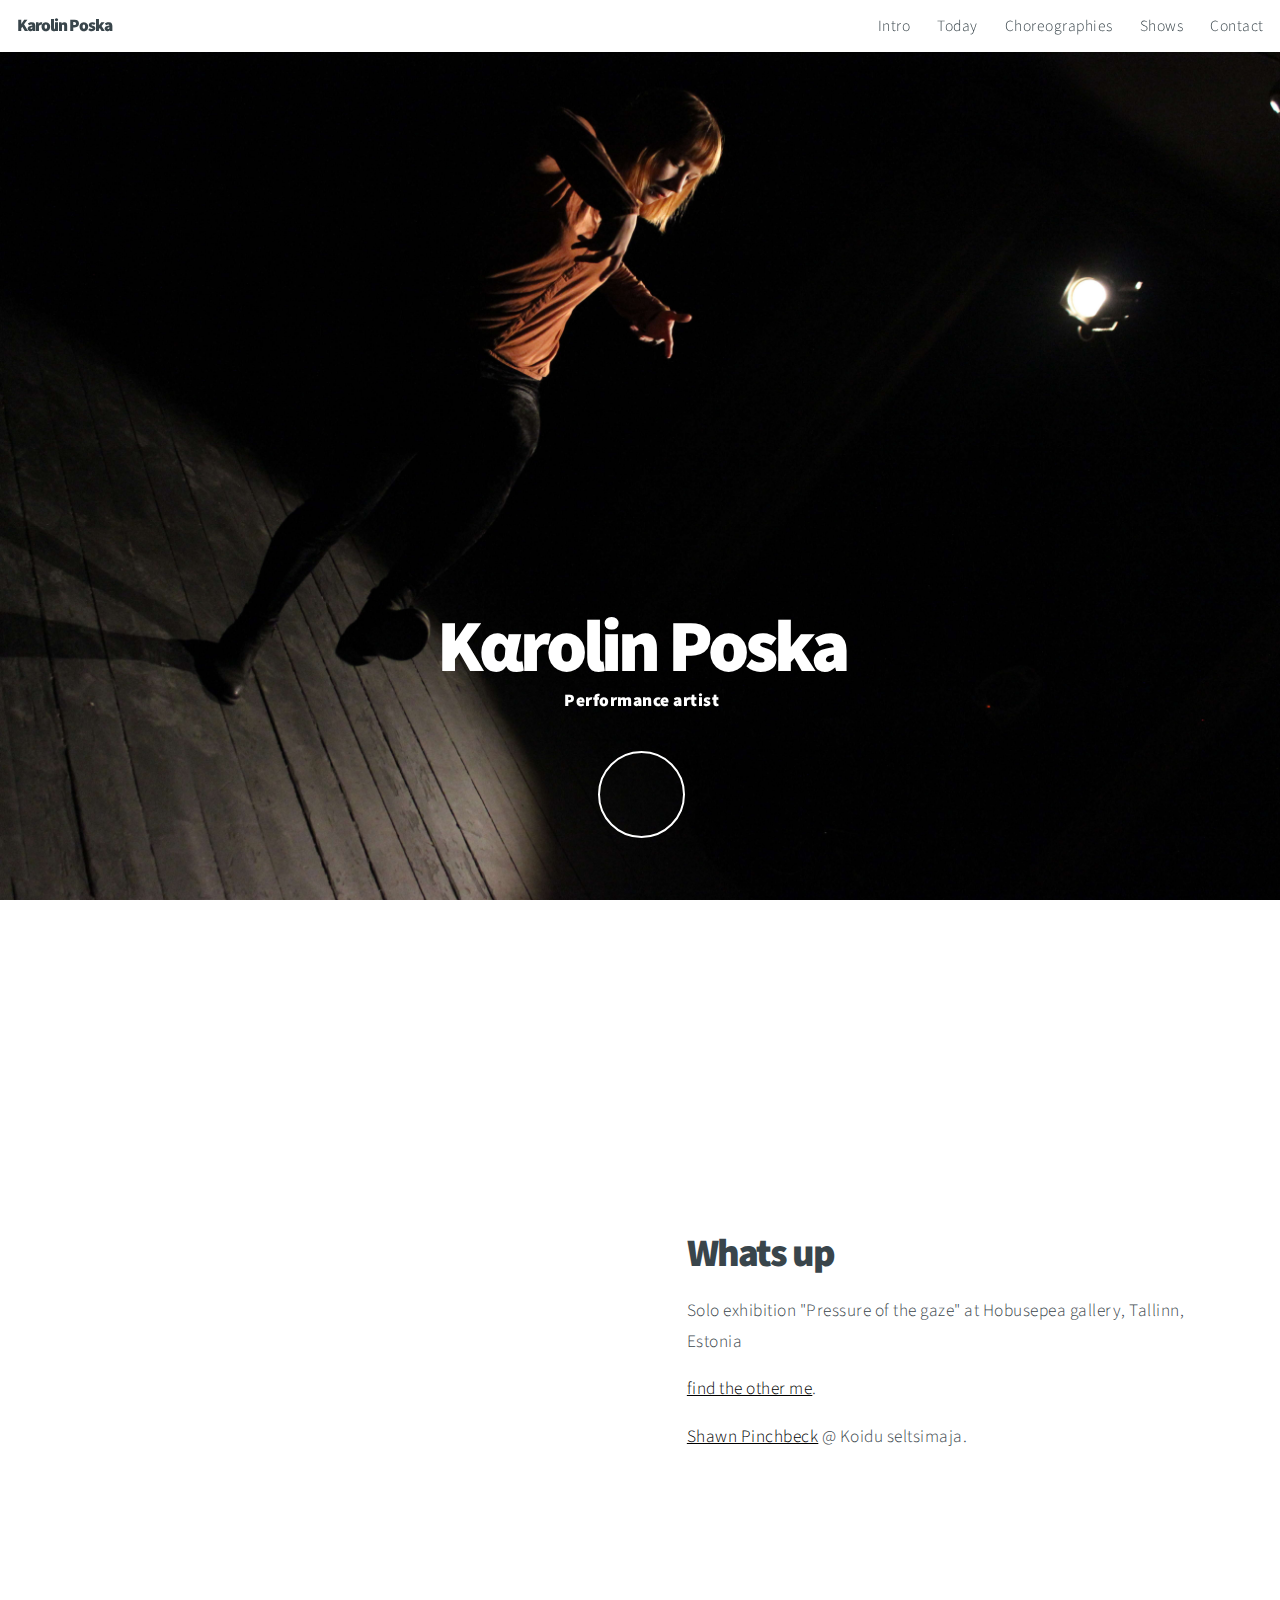
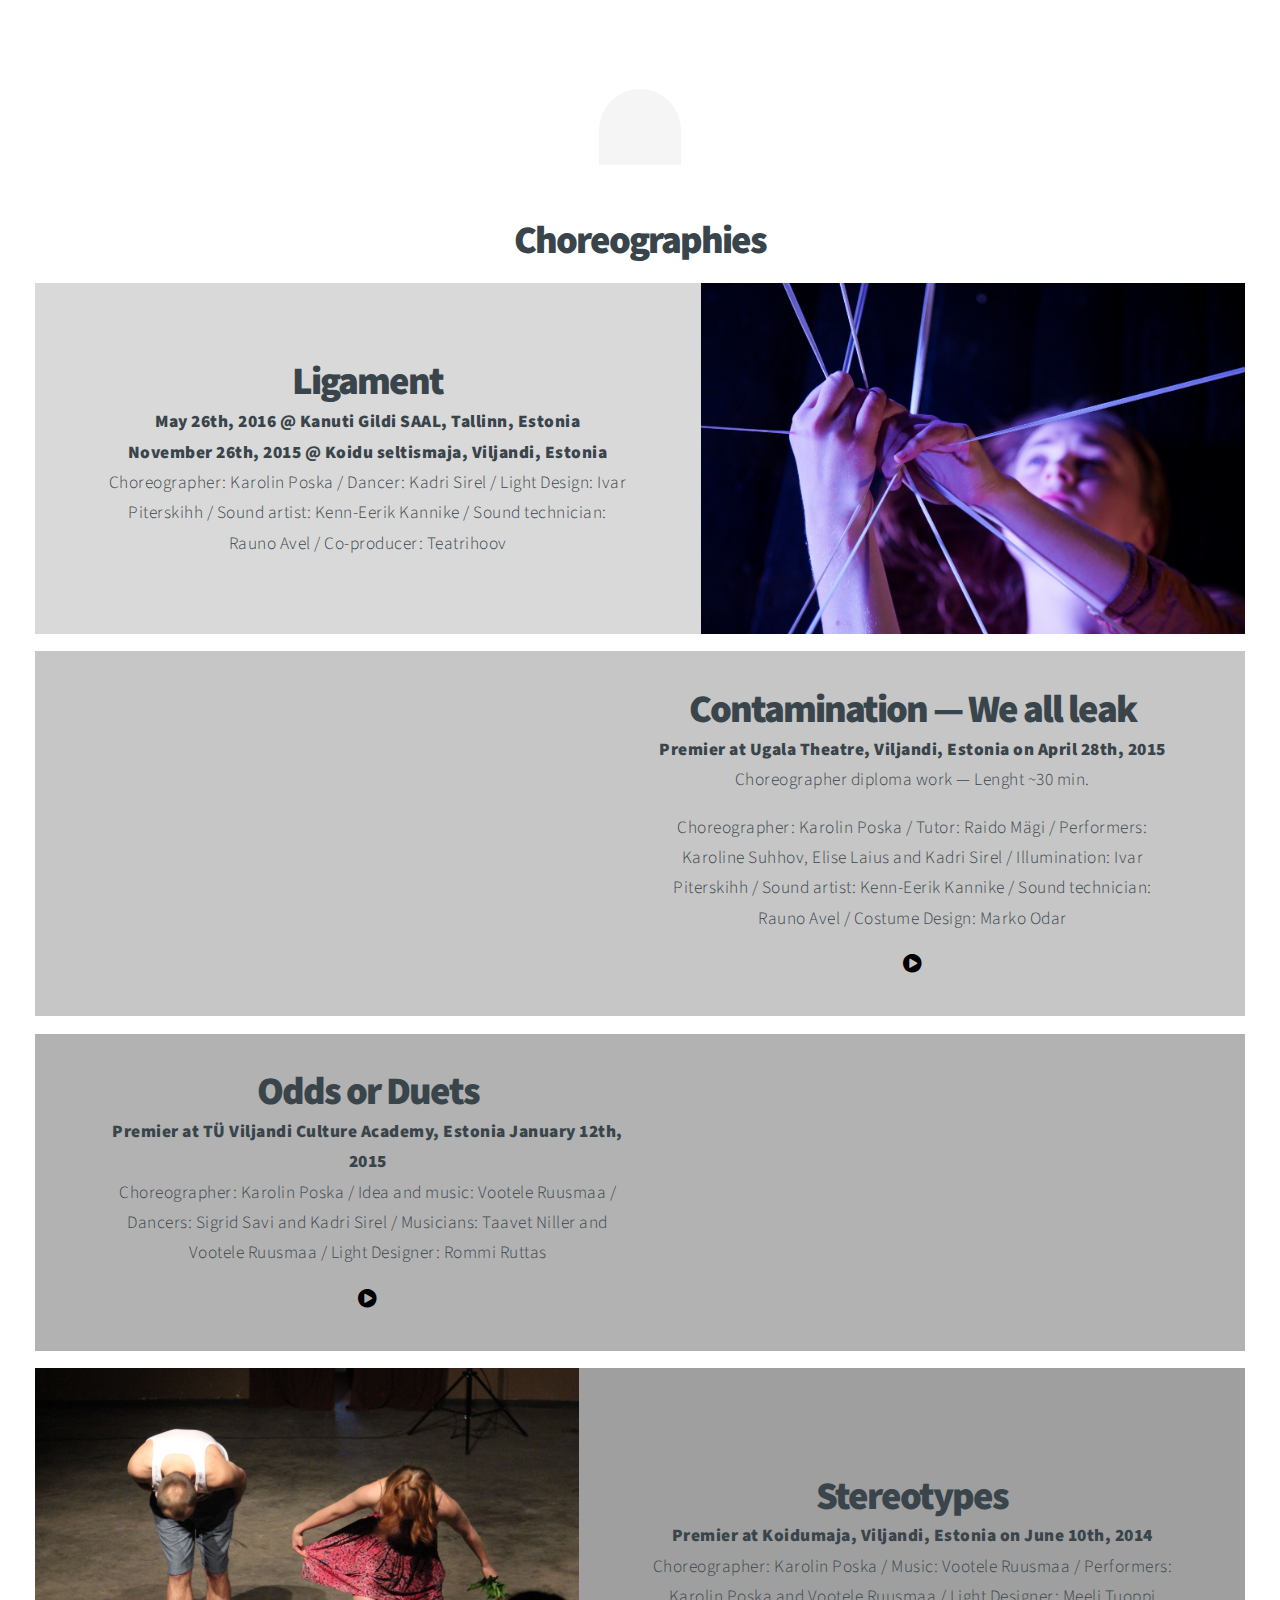
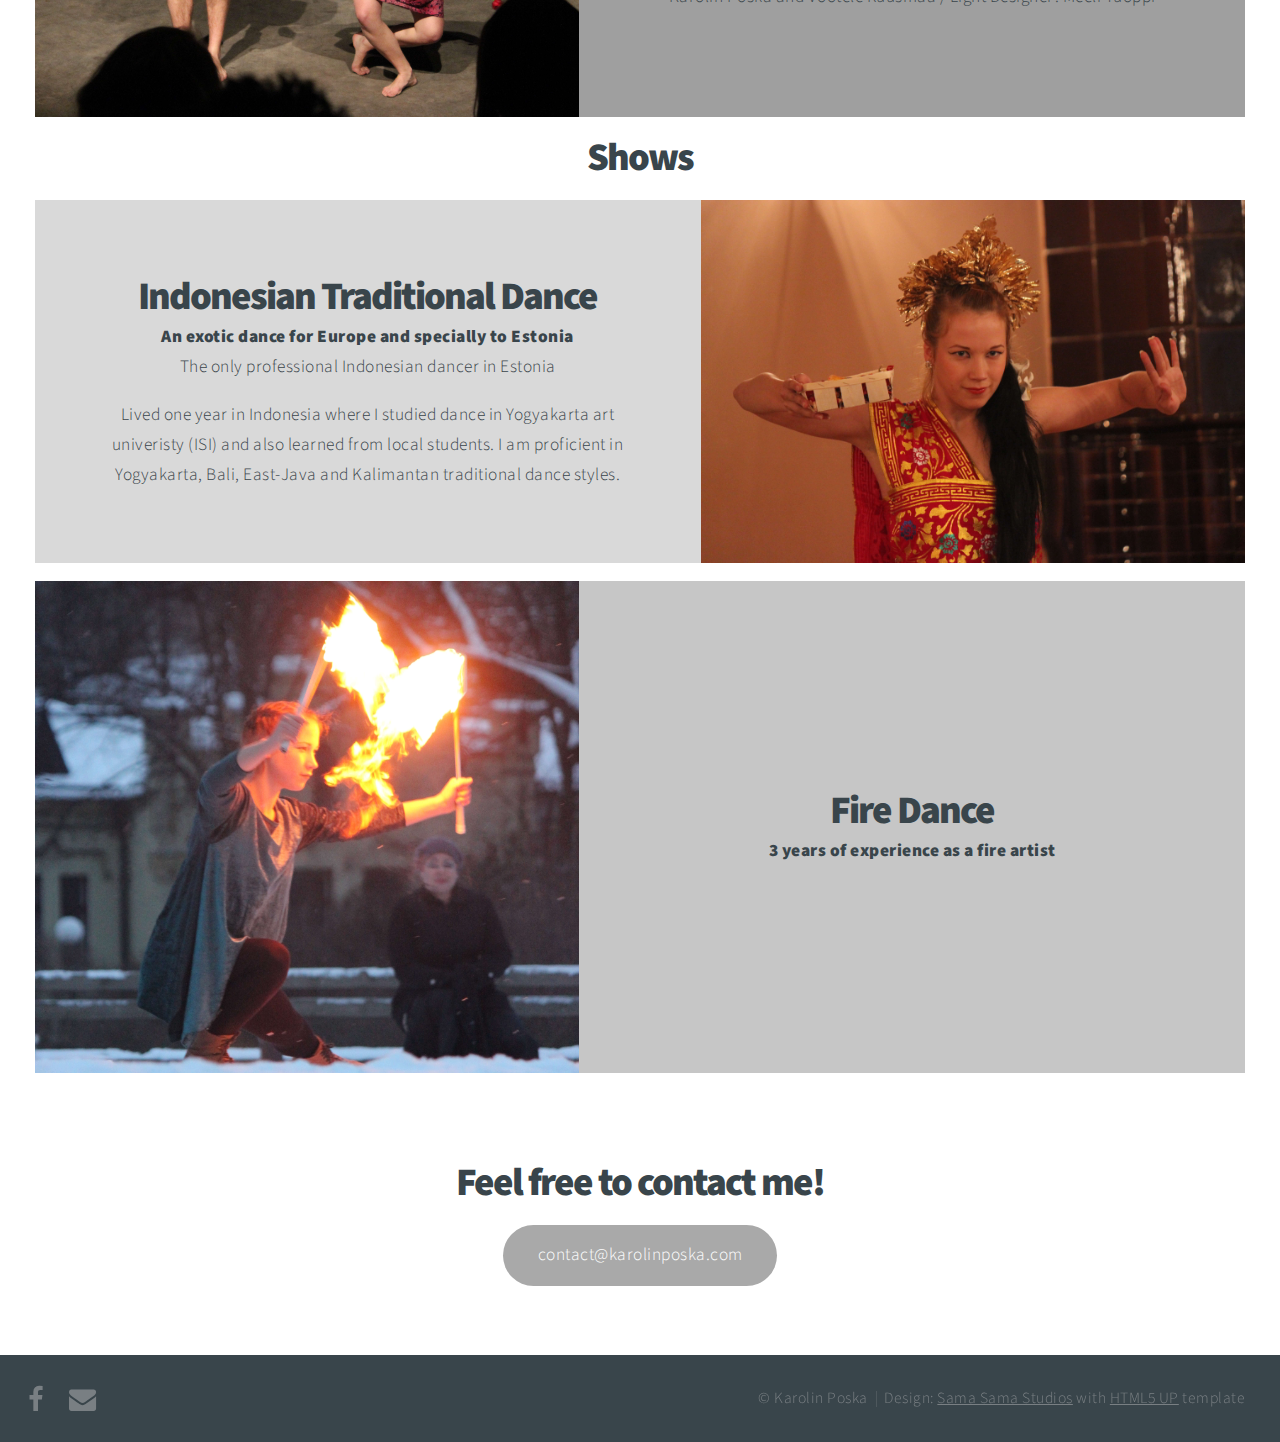
==== index.html @ 689b978c "Update index.html" ====
<!DOCTYPE HTML>
<!--
	Big Picture by HTML5 UP
	html5up.net | @n33co
	Free for personal and commercial use under the CCA 3.0 license (html5up.net/license)
-->
<html>
	<head>
		<title>Karolin Poska</title>
		<meta charset="utf-8" />
		<meta name="viewport" content="width=device-width, initial-scale=1" />
		<!--[if lte IE 8]><script src="assets/js/ie/html5shiv.js"></script><![endif]-->
		<link rel="stylesheet" href="assets/css/main.css" />
		<!--[if lte IE 8]><link rel="stylesheet" href="assets/css/ie8.css" /><![endif]-->
		<!--[if lte IE 9]><link rel="stylesheet" href="assets/css/ie9.css" /><![endif]-->
        <script type="text/javascript">
        setTimeout(function(){var a=document.createElement("script");
        var b=document.getElementsByTagName("script")[0];
        a.src=document.location.protocol+"//script.crazyegg.com/pages/scripts/0037/5504.js?"+Math.floor(new Date().getTime()/3600000);
        a.async=true;a.type="text/javascript";b.parentNode.insertBefore(a,b)}, 1);
        </script>
	</head>
	<body>

		<!-- Header -->
			<header id="header">

				<!-- Logo -->
					<h1 id="logo">Karolin Poska</h1>

				<!-- Nav -->
					<nav id="nav">
						<ul>
							<li><a href="#intro">Intro</a></li>
							<li><a href="#now">Today</a></li>
                            <li><a href="#choreographies">Choreographies</a></li>
							<li><a href="#shows">Shows</a></li>
							<li><a href="#contact">Contact</a></li>
						</ul>
					</nav>

			</header>

		<!-- Intro -->
			<section id="intro" class="main style1 dark fullscreen">
				<div class="content container 75%">
					<header>
						<h2>Kαrolin Poska</h2>
                        <h3>Performance artist</h3>
					</header>
					<footer>
						<a href="#now" class="button style2 down">More</a>
					</footer>
				</div>
			</section>
        
            <div class="separator"></div>

		<!-- Now -->
			<section id="now" class="main style2 right dark fullscreen">
				<div class="content box style2">
					<header>
						<h2>Whats up</h2>
					</header>

                    <p>Solo exhibition "Pressure of the gaze" at Hobusepea gallery, Tallinn, Estonia</p>
                    <p> <a href="https://vimeo.com/164816291">find the other me</a>.</p>
                    <p> <a href="http://www.spinchbeck.com">Shawn Pinchbeck</a> @ Koidu seltsimaja.</p>
				</div>
				<a href="#work" class="button style2 down anchored">Next</a>
			</section>
		<!-- Work -->        
            <section id="work" class="main style3 primary">
<!--
                <header>
                    <h2>My Work</h2>
                </header>
-->
                <section id="choreographies">
                    <header>
                        <h2>Choreographies</h2>
                    </header>
                    <section class="spotlight">
                        <div class="image"><img src="images/performance_ligament.jpg" alt="" /></div><div class="content">
                            <h2>Ligament</h2>
                            <h3>May 26th, 2016 @ Kanuti Gildi SAAL, Tallinn, Estonia</h3>
                            <h3>November 26th, 2015 @ Koidu seltismaja, Viljandi, Estonia</h3>
                            <p>Choreographer: Karolin Poska / Dancer: Kadri Sirel / Light Design: Ivar Piterskihh / Sound artist: Kenn-Eerik Kannike / Sound technician: Rauno Avel / Co-producer: Teatrihoov</p>
                        </div>
                    </section>
                    <section class="spotlight">
                        <div class="image"><img src="images/performance_contamination.jpg" alt="" /></div><div class="content">
                            <h2>Contamination &mdash; We all leak</h2>
                            <h3>Premier at Ugala Theatre, Viljandi, Estonia on April 28th, 2015</h3>
                            <p>Choreographer diploma work &mdash; Lenght ~30 min.</p>
                            <p>Choreographer: Karolin Poska / Tutor: Raido Mägi / Performers: Karoline Suhhov, Elise Laius and Kadri Sirel / Illumination: Ivar Piterskihh / Sound artist: Kenn-Eerik Kannike / Sound technician: Rauno Avel / Costume Design: Marko Odar</p>
                            <a href="http://www.uttv.ee/naita?id=22110" class="button-play icon fa-play-circle"><span class="label">Watch</span></a>
                        </div>
                    </section>
                    <section class="spotlight">
                        <div class="image"><img src="images/performance_odds_or_duets.jpg" alt="" /></div><div class="content">
                            <h2>Odds or Duets</h2>
                            <h3>Premier at TÜ Viljandi Culture Academy, Estonia January 12th, 2015</h3>
                            <p>Choreographer: Karolin Poska / Idea and music: Vootele Ruusmaa / Dancers: Sigrid Savi and Kadri Sirel / Musicians: Taavet Niller and Vootele Ruusmaa / Light Designer: Rommi Ruttas</p>
                            <a href="http://www.uttv.ee/naita?id=21285" class="button-play icon fa-play-circle"><span class="label">Watch</span></a>
                        </div>
                    </section>
                    <section class="spotlight">
                        <div class="image"><img src="images/performance_stereotypes.jpg" alt="" /></div><div class="content">
                            <h2>Stereotypes</h2>
                            <h3>Premier at Koidumaja, Viljandi, Estonia on June 10th, 2014</h3>
                            <p>Choreographer: Karolin Poska / Music: Vootele Ruusmaa / Performers: Karolin Poska and Vootele Ruusmaa / Light Designer: Meeli Tuoppi</p>
                        </div>
                    </section>
                </section>

                <div class="separator"></div>
        
                <section id="shows">
                    <header>
                        <h2>Shows</h2>
                    </header>
                    <section class="spotlight">
                        <div class="image"><img src="images/show_indonesian.jpg" alt="" /></div><div class="content">
                            <h2>Indonesian Traditional Dance</h2>
                            <h3>An exotic dance for Europe and specially to Estonia</h3>
                            <p>The only professional Indonesian dancer in Estonia</p>
                            <p>Lived one year in Indonesia where I studied dance in Yogyakarta art univeristy (ISI) and also learned from local students. I am proficient in Yogyakarta, Bali, East-Java and Kalimantan traditional dance styles.</p>
                        </div>
                    </section>
                    <section class="spotlight">
                        <div class="image"><img src="images/show_fire.jpg" alt="" /></div><div class="content">                        
                            <h2>Fire Dance</h2>
                            <h3>3 years of experience as a fire artist</h3>
        
                        </div>
                    </section>
                </section>
                
                <div class="separator"></div>
                        
<!--
                <section id="residencies">
                    <header>
                        <h2>Residencies</h2>
                    </header>
                    <section class="spotlight">
                        <div class="image"><img src="images/show_indonesian.jpg" alt="" /></div><div class="content">
                            <h2>Palestine</h2>
                            <h3>February 7th, 2016 – May 5th, 2016</h3>
                            <p>The only professional Indonesian dancer in Estonia</p>
                            <p>Lived one year in Indonesia where I studied dance in Yogyakarta art univeristy (ISI) and also learned from local students. I am proficient in Yogyakarta, Bali, East-Java and Kalimantan traditional dance styles.</p>
                        </div>
                    </section>
                    <section class="spotlight">
                        <div class="image"><img src="images/show_fire.jpg" alt="" /></div><div class="content">                        
                            <h2>Viljandi</h2>
                            <h3>3 years of experience as a fire artist</h3>
                            <p>Been training in Kelfiruis Fire Dance Crew with Margarita Kristall as my teacher. I dance with fire pois, torches and other fire objects.</p>
                        </div>
                    </section>
                    <section class="spotlight">
                        <div class="image"><img src="images/show_fire.jpg" alt="" /></div><div class="content">                        
                            <h2>Indonesia</h2>
                            <h3>3 years of experience as a fire artist</h3>
                            <p>Lived one year in Indonesia where I studied dance in Yogyakarta art univeristy (ISI) and also learned from local students. I am proficient in Yogyakarta, Bali, East-Java and Kalimantan traditional dance styles.</p>
                        </div>
                    </section>
                </section>
-->
                
            </section>
        
        <!-- Two -->
<!--
			<section id="two" class="main style2 left dark fullscreen">
				<div class="content box style2">
					<header>
						<h2>Who I Am</h2>
					</header>
					<p>Lorem ipsum dolor sit amet et sapien sed elementum egestas dolore condimentum.
					Fusce blandit ultrices sapien, in accumsan orci rhoncus eu. Sed sodales venenatis arcu,
					id varius justo euismod in. Curabitur egestas consectetur magna.</p>
				</div>
				<a href="#contact" class="button style2 down anchored">Next</a>
			</section>
-->

        

		<!-- Contact -->
			<section id="contact" class="main style3 primary">				
                <header>
                    <h2>Feel free to contact me!</h2>
                </header>			
                <a href="mailto:contact@karolinposka.com"><input type="submit" value="contact@karolinposka.com" /></a>
			</section>

            <div class="separator"></div>
            <div class="separator"></div>
            <div class="separator"></div>

		<!-- Footer -->
			<footer id="footer">

				<!-- Icons -->
					<ul class="actions">
						<li><a href="https://www.facebook.com/karolin.poska" class="icon fa-facebook"><span class="label">Facebook</span></a></li>
                        <li><a href="mailto:contact@karolinposka.com" class="icon fa-envelope"><span class="label">Email</span></a></li>
					</ul>

				<!-- Menu -->
					<ul class="menu">
						<li>&copy; Karolin Poska</li><li>Design: <a href="http://samasama-studios.com">Sama Sama Studios</a> with <a href="http://html5up.net">HTML5 UP</a> template</li>
					</ul>

			</footer>

		<!-- Scripts -->
			<script src="assets/js/jquery.min.js"></script>
			<script src="assets/js/jquery.poptrox.min.js"></script>
			<script src="assets/js/jquery.scrolly.min.js"></script>
			<script src="assets/js/jquery.scrollex.min.js"></script>
			<script src="assets/js/skel.min.js"></script>
			<script src="assets/js/util.js"></script>
			<!--[if lte IE 8]><script src="assets/js/ie/respond.min.js"></script><![endif]-->
			<script src="assets/js/main.js"></script>

	</body>
</html>
---- assets/css/main.css ----
@import url("http://fonts.googleapis.com/css?family=Source+Sans+Pro:300,900");
@import url("font-awesome.min.css");



.separator {
    padding-top: 1em;
    background-color: white;
}

/*
	Big Picture by HTML5 UP
	html5up.net | @n33co
	Free for personal and commercial use under the CCA 3.0 license (html5up.net/license)
*/

/* Reset */

	html, body, div, span, applet, object, iframe, h1, h2, h3, h4, h5, h6, p, blockquote, pre, a, abbr, acronym, address, big, cite, code, del, dfn, em, img, ins, kbd, q, s, samp, small, strike, strong, sub, sup, tt, var, b, u, i, center, dl, dt, dd, ol, ul, li, fieldset, form, label, legend, table, caption, tbody, tfoot, thead, tr, th, td, article, aside, canvas, details, embed, figure, figcaption, footer, header, hgroup, menu, nav, output, ruby, section, summary, time, mark, audio, video {
		margin: 0;
		padding: 0;
		border: 0;
		font-size: 100%;
		font: inherit;
		vertical-align: baseline;
	}

	article, aside, details, figcaption, figure, footer, header, hgroup, menu, nav, section {
		display: block;
	}

	body {
		line-height: 1;
	}

	ol, ul {
		list-style: none;
	}

	blockquote, q {
		quotes: none;
	}

	blockquote:before, blockquote:after, q:before, q:after {
		content: '';
		content: none;
	}

	table {
		border-collapse: collapse;
		border-spacing: 0;
	}

	body {
		-webkit-text-size-adjust: none;
	}

/* Box Model */

	*, *:before, *:after {
		-moz-box-sizing: border-box;
		-webkit-box-sizing: border-box;
		box-sizing: border-box;
	}

/* Containers */

	.container {
		margin-left: auto;
		margin-right: auto;
	}

	.container.\31 25\25 {
		width: 100%;
		max-width: 1800px;
		min-width: 1440px;
	}

	.container.\37 5\25 {
		width: 1080px;
	}

	.container.\35 0\25 {
		width: 720px;
	}

	.container.\32 5\25 {
		width: 360px;
	}

	.container {
		width: 1440px;
	}

	@media screen and (max-width: 1920px) {

		.container.\31 25\25 {
			width: 100%;
			max-width: 1700px;
			min-width: 1360px;
		}

		.container.\37 5\25 {
			width: 1020px;
		}

		.container.\35 0\25 {
			width: 680px;
		}

		.container.\32 5\25 {
			width: 340px;
		}

		.container {
			width: 1360px;
		}

	}

	@media screen and (max-width: 1680px) {

		.container.\31 25\25 {
			width: 100%;
			max-width: 1500px;
			min-width: 1200px;
		}

		.container.\37 5\25 {
			width: 900px;
		}

		.container.\35 0\25 {
			width: 600px;
		}

		.container.\32 5\25 {
			width: 300px;
		}

		.container {
			width: 1200px;
		}

	}

	@media screen and (max-width: 1280px) {

		.container.\31 25\25 {
			width: 100%;
			max-width: 1200px;
			min-width: 960px;
		}

		.container.\37 5\25 {
			width: 720px;
		}

		.container.\35 0\25 {
			width: 480px;
		}

		.container.\32 5\25 {
			width: 240px;
		}

		.container {
			width: 960px;
		}

	}

	@media screen and (max-width: 1000px) {

		.container.\31 25\25 {
			width: 100%;
			max-width: 118.75%;
			min-width: 95%;
		}

		.container.\37 5\25 {
			width: 71.25%;
		}

		.container.\35 0\25 {
			width: 47.5%;
		}

		.container.\32 5\25 {
			width: 23.75%;
		}

		.container {
			width: 95%;
		}

	}

	@media screen and (max-width: 736px) {

		.container.\31 25\25 {
			width: 100%;
			max-width: 118.75%;
			min-width: 95%;
		}

		.container.\37 5\25 {
			width: 71.25%;
		}

		.container.\35 0\25 {
			width: 47.5%;
		}

		.container.\32 5\25 {
			width: 23.75%;
		}

		.container {
			width: 95%;
		}

	}

	@media screen and (max-width: 480px) {

		.container.\31 25\25 {
			width: 100%;
			max-width: 118.75%;
			min-width: 95%;
		}

		.container.\37 5\25 {
			width: 71.25%;
		}

		.container.\35 0\25 {
			width: 47.5%;
		}

		.container.\32 5\25 {
			width: 23.75%;
		}

		.container {
			width: 95% !important;
		}

	}

/* Grid */

	.row {
		border-bottom: solid 1px transparent;
		-moz-box-sizing: border-box;
		-webkit-box-sizing: border-box;
		box-sizing: border-box;
	}

	.row > * {
		float: left;
		-moz-box-sizing: border-box;
		-webkit-box-sizing: border-box;
		box-sizing: border-box;
	}

	.row:after, .row:before {
		content: '';
		display: block;
		clear: both;
		height: 0;
	}

	.row.uniform > * > :first-child {
		margin-top: 0;
	}

	.row.uniform > * > :last-child {
		margin-bottom: 0;
	}

	.row.\30 \25 > * {
		padding: 0px 0 0 0px;
	}

	.row.\30 \25 {
		margin: 0px 0 -1px 0px;
	}

	.row.uniform.\30 \25 > * {
		padding: 0px 0 0 0px;
	}

	.row.uniform.\30 \25 {
		margin: 0px 0 -1px 0px;
	}

	.row > * {
		padding: 40px 0 0 40px;
	}

	.row {
		margin: -40px 0 -1px -40px;
	}

	.row.uniform > * {
		padding: 40px 0 0 40px;
	}

	.row.uniform {
		margin: -40px 0 -1px -40px;
	}

	.row.\32 00\25 > * {
		padding: 80px 0 0 80px;
	}

	.row.\32 00\25 {
		margin: -80px 0 -1px -80px;
	}

	.row.uniform.\32 00\25 > * {
		padding: 80px 0 0 80px;
	}

	.row.uniform.\32 00\25 {
		margin: -80px 0 -1px -80px;
	}

	.row.\31 50\25 > * {
		padding: 60px 0 0 60px;
	}

	.row.\31 50\25 {
		margin: -60px 0 -1px -60px;
	}

	.row.uniform.\31 50\25 > * {
		padding: 60px 0 0 60px;
	}

	.row.uniform.\31 50\25 {
		margin: -60px 0 -1px -60px;
	}

	.row.\35 0\25 > * {
		padding: 20px 0 0 20px;
	}

	.row.\35 0\25 {
		margin: -20px 0 -1px -20px;
	}

	.row.uniform.\35 0\25 > * {
		padding: 20px 0 0 20px;
	}

	.row.uniform.\35 0\25 {
		margin: -20px 0 -1px -20px;
	}

	.row.\32 5\25 > * {
		padding: 10px 0 0 10px;
	}

	.row.\32 5\25 {
		margin: -10px 0 -1px -10px;
	}

	.row.uniform.\32 5\25 > * {
		padding: 10px 0 0 10px;
	}

	.row.uniform.\32 5\25 {
		margin: -10px 0 -1px -10px;
	}

	.\31 2u, .\31 2u\24 {
		width: 100%;
		clear: none;
		margin-left: 0;
	}

	.\31 1u, .\31 1u\24 {
		width: 91.6666666667%;
		clear: none;
		margin-left: 0;
	}

	.\31 0u, .\31 0u\24 {
		width: 83.3333333333%;
		clear: none;
		margin-left: 0;
	}

	.\39 u, .\39 u\24 {
		width: 75%;
		clear: none;
		margin-left: 0;
	}

	.\38 u, .\38 u\24 {
		width: 66.6666666667%;
		clear: none;
		margin-left: 0;
	}

	.\37 u, .\37 u\24 {
		width: 58.3333333333%;
		clear: none;
		margin-left: 0;
	}

	.\36 u, .\36 u\24 {
		width: 50%;
		clear: none;
		margin-left: 0;
	}

	.\35 u, .\35 u\24 {
		width: 41.6666666667%;
		clear: none;
		margin-left: 0;
	}

	.\34 u, .\34 u\24 {
		width: 33.3333333333%;
		clear: none;
		margin-left: 0;
	}

	.\33 u, .\33 u\24 {
		width: 25%;
		clear: none;
		margin-left: 0;
	}

	.\32 u, .\32 u\24 {
		width: 16.6666666667%;
		clear: none;
		margin-left: 0;
	}

	.\31 u, .\31 u\24 {
		width: 8.3333333333%;
		clear: none;
		margin-left: 0;
	}

	.\31 2u\24 + *,
	.\31 1u\24 + *,
	.\31 0u\24 + *,
	.\39 u\24 + *,
	.\38 u\24 + *,
	.\37 u\24 + *,
	.\36 u\24 + *,
	.\35 u\24 + *,
	.\34 u\24 + *,
	.\33 u\24 + *,
	.\32 u\24 + *,
	.\31 u\24 + * {
		clear: left;
	}

	.\-11u {
		margin-left: 91.66667%;
	}

	.\-10u {
		margin-left: 83.33333%;
	}

	.\-9u {
		margin-left: 75%;
	}

	.\-8u {
		margin-left: 66.66667%;
	}

	.\-7u {
		margin-left: 58.33333%;
	}

	.\-6u {
		margin-left: 50%;
	}

	.\-5u {
		margin-left: 41.66667%;
	}

	.\-4u {
		margin-left: 33.33333%;
	}

	.\-3u {
		margin-left: 25%;
	}

	.\-2u {
		margin-left: 16.66667%;
	}

	.\-1u {
		margin-left: 8.33333%;
	}

	@media screen and (max-width: 1920px) {

		.row > * {
			padding: 40px 0 0 40px;
		}

		.row {
			margin: -40px 0 -1px -40px;
		}

		.row.uniform > * {
			padding: 40px 0 0 40px;
		}

		.row.uniform {
			margin: -40px 0 -1px -40px;
		}

		.row.\32 00\25 > * {
			padding: 80px 0 0 80px;
		}

		.row.\32 00\25 {
			margin: -80px 0 -1px -80px;
		}

		.row.uniform.\32 00\25 > * {
			padding: 80px 0 0 80px;
		}

		.row.uniform.\32 00\25 {
			margin: -80px 0 -1px -80px;
		}

		.row.\31 50\25 > * {
			padding: 60px 0 0 60px;
		}

		.row.\31 50\25 {
			margin: -60px 0 -1px -60px;
		}

		.row.uniform.\31 50\25 > * {
			padding: 60px 0 0 60px;
		}

		.row.uniform.\31 50\25 {
			margin: -60px 0 -1px -60px;
		}

		.row.\35 0\25 > * {
			padding: 20px 0 0 20px;
		}

		.row.\35 0\25 {
			margin: -20px 0 -1px -20px;
		}

		.row.uniform.\35 0\25 > * {
			padding: 20px 0 0 20px;
		}

		.row.uniform.\35 0\25 {
			margin: -20px 0 -1px -20px;
		}

		.row.\32 5\25 > * {
			padding: 10px 0 0 10px;
		}

		.row.\32 5\25 {
			margin: -10px 0 -1px -10px;
		}

		.row.uniform.\32 5\25 > * {
			padding: 10px 0 0 10px;
		}

		.row.uniform.\32 5\25 {
			margin: -10px 0 -1px -10px;
		}

		.\31 2u\28wide\29, .\31 2u\24\28wide\29 {
			width: 100%;
			clear: none;
			margin-left: 0;
		}

		.\31 1u\28wide\29, .\31 1u\24\28wide\29 {
			width: 91.6666666667%;
			clear: none;
			margin-left: 0;
		}

		.\31 0u\28wide\29, .\31 0u\24\28wide\29 {
			width: 83.3333333333%;
			clear: none;
			margin-left: 0;
		}

		.\39 u\28wide\29, .\39 u\24\28wide\29 {
			width: 75%;
			clear: none;
			margin-left: 0;
		}

		.\38 u\28wide\29, .\38 u\24\28wide\29 {
			width: 66.6666666667%;
			clear: none;
			margin-left: 0;
		}

		.\37 u\28wide\29, .\37 u\24\28wide\29 {
			width: 58.3333333333%;
			clear: none;
			margin-left: 0;
		}

		.\36 u\28wide\29, .\36 u\24\28wide\29 {
			width: 50%;
			clear: none;
			margin-left: 0;
		}

		.\35 u\28wide\29, .\35 u\24\28wide\29 {
			width: 41.6666666667%;
			clear: none;
			margin-left: 0;
		}

		.\34 u\28wide\29, .\34 u\24\28wide\29 {
			width: 33.3333333333%;
			clear: none;
			margin-left: 0;
		}

		.\33 u\28wide\29, .\33 u\24\28wide\29 {
			width: 25%;
			clear: none;
			margin-left: 0;
		}

		.\32 u\28wide\29, .\32 u\24\28wide\29 {
			width: 16.6666666667%;
			clear: none;
			margin-left: 0;
		}

		.\31 u\28wide\29, .\31 u\24\28wide\29 {
			width: 8.3333333333%;
			clear: none;
			margin-left: 0;
		}

		.\31 2u\24\28wide\29 + *,
		.\31 1u\24\28wide\29 + *,
		.\31 0u\24\28wide\29 + *,
		.\39 u\24\28wide\29 + *,
		.\38 u\24\28wide\29 + *,
		.\37 u\24\28wide\29 + *,
		.\36 u\24\28wide\29 + *,
		.\35 u\24\28wide\29 + *,
		.\34 u\24\28wide\29 + *,
		.\33 u\24\28wide\29 + *,
		.\32 u\24\28wide\29 + *,
		.\31 u\24\28wide\29 + * {
			clear: left;
		}

		.\-11u\28wide\29 {
			margin-left: 91.66667%;
		}

		.\-10u\28wide\29 {
			margin-left: 83.33333%;
		}

		.\-9u\28wide\29 {
			margin-left: 75%;
		}

		.\-8u\28wide\29 {
			margin-left: 66.66667%;
		}

		.\-7u\28wide\29 {
			margin-left: 58.33333%;
		}

		.\-6u\28wide\29 {
			margin-left: 50%;
		}

		.\-5u\28wide\29 {
			margin-left: 41.66667%;
		}

		.\-4u\28wide\29 {
			margin-left: 33.33333%;
		}

		.\-3u\28wide\29 {
			margin-left: 25%;
		}

		.\-2u\28wide\29 {
			margin-left: 16.66667%;
		}

		.\-1u\28wide\29 {
			margin-left: 8.33333%;
		}

	}

	@media screen and (max-width: 1680px) {

		.row > * {
			padding: 40px 0 0 40px;
		}

		.row {
			margin: -40px 0 -1px -40px;
		}

		.row.uniform > * {
			padding: 40px 0 0 40px;
		}

		.row.uniform {
			margin: -40px 0 -1px -40px;
		}

		.row.\32 00\25 > * {
			padding: 80px 0 0 80px;
		}

		.row.\32 00\25 {
			margin: -80px 0 -1px -80px;
		}

		.row.uniform.\32 00\25 > * {
			padding: 80px 0 0 80px;
		}

		.row.uniform.\32 00\25 {
			margin: -80px 0 -1px -80px;
		}

		.row.\31 50\25 > * {
			padding: 60px 0 0 60px;
		}

		.row.\31 50\25 {
			margin: -60px 0 -1px -60px;
		}

		.row.uniform.\31 50\25 > * {
			padding: 60px 0 0 60px;
		}

		.row.uniform.\31 50\25 {
			margin: -60px 0 -1px -60px;
		}

		.row.\35 0\25 > * {
			padding: 20px 0 0 20px;
		}

		.row.\35 0\25 {
			margin: -20px 0 -1px -20px;
		}

		.row.uniform.\35 0\25 > * {
			padding: 20px 0 0 20px;
		}

		.row.uniform.\35 0\25 {
			margin: -20px 0 -1px -20px;
		}

		.row.\32 5\25 > * {
			padding: 10px 0 0 10px;
		}

		.row.\32 5\25 {
			margin: -10px 0 -1px -10px;
		}

		.row.uniform.\32 5\25 > * {
			padding: 10px 0 0 10px;
		}

		.row.uniform.\32 5\25 {
			margin: -10px 0 -1px -10px;
		}

		.\31 2u\28normal\29, .\31 2u\24\28normal\29 {
			width: 100%;
			clear: none;
			margin-left: 0;
		}

		.\31 1u\28normal\29, .\31 1u\24\28normal\29 {
			width: 91.6666666667%;
			clear: none;
			margin-left: 0;
		}

		.\31 0u\28normal\29, .\31 0u\24\28normal\29 {
			width: 83.3333333333%;
			clear: none;
			margin-left: 0;
		}

		.\39 u\28normal\29, .\39 u\24\28normal\29 {
			width: 75%;
			clear: none;
			margin-left: 0;
		}

		.\38 u\28normal\29, .\38 u\24\28normal\29 {
			width: 66.6666666667%;
			clear: none;
			margin-left: 0;
		}

		.\37 u\28normal\29, .\37 u\24\28normal\29 {
			width: 58.3333333333%;
			clear: none;
			margin-left: 0;
		}

		.\36 u\28normal\29, .\36 u\24\28normal\29 {
			width: 50%;
			clear: none;
			margin-left: 0;
		}

		.\35 u\28normal\29, .\35 u\24\28normal\29 {
			width: 41.6666666667%;
			clear: none;
			margin-left: 0;
		}

		.\34 u\28normal\29, .\34 u\24\28normal\29 {
			width: 33.3333333333%;
			clear: none;
			margin-left: 0;
		}

		.\33 u\28normal\29, .\33 u\24\28normal\29 {
			width: 25%;
			clear: none;
			margin-left: 0;
		}

		.\32 u\28normal\29, .\32 u\24\28normal\29 {
			width: 16.6666666667%;
			clear: none;
			margin-left: 0;
		}

		.\31 u\28normal\29, .\31 u\24\28normal\29 {
			width: 8.3333333333%;
			clear: none;
			margin-left: 0;
		}

		.\31 2u\24\28normal\29 + *,
		.\31 1u\24\28normal\29 + *,
		.\31 0u\24\28normal\29 + *,
		.\39 u\24\28normal\29 + *,
		.\38 u\24\28normal\29 + *,
		.\37 u\24\28normal\29 + *,
		.\36 u\24\28normal\29 + *,
		.\35 u\24\28normal\29 + *,
		.\34 u\24\28normal\29 + *,
		.\33 u\24\28normal\29 + *,
		.\32 u\24\28normal\29 + *,
		.\31 u\24\28normal\29 + * {
			clear: left;
		}

		.\-11u\28normal\29 {
			margin-left: 91.66667%;
		}

		.\-10u\28normal\29 {
			margin-left: 83.33333%;
		}

		.\-9u\28normal\29 {
			margin-left: 75%;
		}

		.\-8u\28normal\29 {
			margin-left: 66.66667%;
		}

		.\-7u\28normal\29 {
			margin-left: 58.33333%;
		}

		.\-6u\28normal\29 {
			margin-left: 50%;
		}

		.\-5u\28normal\29 {
			margin-left: 41.66667%;
		}

		.\-4u\28normal\29 {
			margin-left: 33.33333%;
		}

		.\-3u\28normal\29 {
			margin-left: 25%;
		}

		.\-2u\28normal\29 {
			margin-left: 16.66667%;
		}

		.\-1u\28normal\29 {
			margin-left: 8.33333%;
		}

	}

	@media screen and (max-width: 1280px) {

		.row > * {
			padding: 40px 0 0 40px;
		}

		.row {
			margin: -40px 0 -1px -40px;
		}

		.row.uniform > * {
			padding: 40px 0 0 40px;
		}

		.row.uniform {
			margin: -40px 0 -1px -40px;
		}

		.row.\32 00\25 > * {
			padding: 80px 0 0 80px;
		}

		.row.\32 00\25 {
			margin: -80px 0 -1px -80px;
		}

		.row.uniform.\32 00\25 > * {
			padding: 80px 0 0 80px;
		}

		.row.uniform.\32 00\25 {
			margin: -80px 0 -1px -80px;
		}

		.row.\31 50\25 > * {
			padding: 60px 0 0 60px;
		}

		.row.\31 50\25 {
			margin: -60px 0 -1px -60px;
		}

		.row.uniform.\31 50\25 > * {
			padding: 60px 0 0 60px;
		}

		.row.uniform.\31 50\25 {
			margin: -60px 0 -1px -60px;
		}

		.row.\35 0\25 > * {
			padding: 20px 0 0 20px;
		}

		.row.\35 0\25 {
			margin: -20px 0 -1px -20px;
		}

		.row.uniform.\35 0\25 > * {
			padding: 20px 0 0 20px;
		}

		.row.uniform.\35 0\25 {
			margin: -20px 0 -1px -20px;
		}

		.row.\32 5\25 > * {
			padding: 10px 0 0 10px;
		}

		.row.\32 5\25 {
			margin: -10px 0 -1px -10px;
		}

		.row.uniform.\32 5\25 > * {
			padding: 10px 0 0 10px;
		}

		.row.uniform.\32 5\25 {
			margin: -10px 0 -1px -10px;
		}

		.\31 2u\28narrow\29, .\31 2u\24\28narrow\29 {
			width: 100%;
			clear: none;
			margin-left: 0;
		}

		.\31 1u\28narrow\29, .\31 1u\24\28narrow\29 {
			width: 91.6666666667%;
			clear: none;
			margin-left: 0;
		}

		.\31 0u\28narrow\29, .\31 0u\24\28narrow\29 {
			width: 83.3333333333%;
			clear: none;
			margin-left: 0;
		}

		.\39 u\28narrow\29, .\39 u\24\28narrow\29 {
			width: 75%;
			clear: none;
			margin-left: 0;
		}

		.\38 u\28narrow\29, .\38 u\24\28narrow\29 {
			width: 66.6666666667%;
			clear: none;
			margin-left: 0;
		}

		.\37 u\28narrow\29, .\37 u\24\28narrow\29 {
			width: 58.3333333333%;
			clear: none;
			margin-left: 0;
		}

		.\36 u\28narrow\29, .\36 u\24\28narrow\29 {
			width: 50%;
			clear: none;
			margin-left: 0;
		}

		.\35 u\28narrow\29, .\35 u\24\28narrow\29 {
			width: 41.6666666667%;
			clear: none;
			margin-left: 0;
		}

		.\34 u\28narrow\29, .\34 u\24\28narrow\29 {
			width: 33.3333333333%;
			clear: none;
			margin-left: 0;
		}

		.\33 u\28narrow\29, .\33 u\24\28narrow\29 {
			width: 25%;
			clear: none;
			margin-left: 0;
		}

		.\32 u\28narrow\29, .\32 u\24\28narrow\29 {
			width: 16.6666666667%;
			clear: none;
			margin-left: 0;
		}

		.\31 u\28narrow\29, .\31 u\24\28narrow\29 {
			width: 8.3333333333%;
			clear: none;
			margin-left: 0;
		}

		.\31 2u\24\28narrow\29 + *,
		.\31 1u\24\28narrow\29 + *,
		.\31 0u\24\28narrow\29 + *,
		.\39 u\24\28narrow\29 + *,
		.\38 u\24\28narrow\29 + *,
		.\37 u\24\28narrow\29 + *,
		.\36 u\24\28narrow\29 + *,
		.\35 u\24\28narrow\29 + *,
		.\34 u\24\28narrow\29 + *,
		.\33 u\24\28narrow\29 + *,
		.\32 u\24\28narrow\29 + *,
		.\31 u\24\28narrow\29 + * {
			clear: left;
		}

		.\-11u\28narrow\29 {
			margin-left: 91.66667%;
		}

		.\-10u\28narrow\29 {
			margin-left: 83.33333%;
		}

		.\-9u\28narrow\29 {
			margin-left: 75%;
		}

		.\-8u\28narrow\29 {
			margin-left: 66.66667%;
		}

		.\-7u\28narrow\29 {
			margin-left: 58.33333%;
		}

		.\-6u\28narrow\29 {
			margin-left: 50%;
		}

		.\-5u\28narrow\29 {
			margin-left: 41.66667%;
		}

		.\-4u\28narrow\29 {
			margin-left: 33.33333%;
		}

		.\-3u\28narrow\29 {
			margin-left: 25%;
		}

		.\-2u\28narrow\29 {
			margin-left: 16.66667%;
		}

		.\-1u\28narrow\29 {
			margin-left: 8.33333%;
		}

	}

	@media screen and (max-width: 1000px) {

		.row > * {
			padding: 40px 0 0 40px;
		}

		.row {
			margin: -40px 0 -1px -40px;
		}

		.row.uniform > * {
			padding: 40px 0 0 40px;
		}

		.row.uniform {
			margin: -40px 0 -1px -40px;
		}

		.row.\32 00\25 > * {
			padding: 80px 0 0 80px;
		}

		.row.\32 00\25 {
			margin: -80px 0 -1px -80px;
		}

		.row.uniform.\32 00\25 > * {
			padding: 80px 0 0 80px;
		}

		.row.uniform.\32 00\25 {
			margin: -80px 0 -1px -80px;
		}

		.row.\31 50\25 > * {
			padding: 60px 0 0 60px;
		}

		.row.\31 50\25 {
			margin: -60px 0 -1px -60px;
		}

		.row.uniform.\31 50\25 > * {
			padding: 60px 0 0 60px;
		}

		.row.uniform.\31 50\25 {
			margin: -60px 0 -1px -60px;
		}

		.row.\35 0\25 > * {
			padding: 20px 0 0 20px;
		}

		.row.\35 0\25 {
			margin: -20px 0 -1px -20px;
		}

		.row.uniform.\35 0\25 > * {
			padding: 20px 0 0 20px;
		}

		.row.uniform.\35 0\25 {
			margin: -20px 0 -1px -20px;
		}

		.row.\32 5\25 > * {
			padding: 10px 0 0 10px;
		}

		.row.\32 5\25 {
			margin: -10px 0 -1px -10px;
		}

		.row.uniform.\32 5\25 > * {
			padding: 10px 0 0 10px;
		}

		.row.uniform.\32 5\25 {
			margin: -10px 0 -1px -10px;
		}

		.\31 2u\28narrower\29, .\31 2u\24\28narrower\29 {
			width: 100%;
			clear: none;
			margin-left: 0;
		}

		.\31 1u\28narrower\29, .\31 1u\24\28narrower\29 {
			width: 91.6666666667%;
			clear: none;
			margin-left: 0;
		}

		.\31 0u\28narrower\29, .\31 0u\24\28narrower\29 {
			width: 83.3333333333%;
			clear: none;
			margin-left: 0;
		}

		.\39 u\28narrower\29, .\39 u\24\28narrower\29 {
			width: 75%;
			clear: none;
			margin-left: 0;
		}

		.\38 u\28narrower\29, .\38 u\24\28narrower\29 {
			width: 66.6666666667%;
			clear: none;
			margin-left: 0;
		}

		.\37 u\28narrower\29, .\37 u\24\28narrower\29 {
			width: 58.3333333333%;
			clear: none;
			margin-left: 0;
		}

		.\36 u\28narrower\29, .\36 u\24\28narrower\29 {
			width: 50%;
			clear: none;
			margin-left: 0;
		}

		.\35 u\28narrower\29, .\35 u\24\28narrower\29 {
			width: 41.6666666667%;
			clear: none;
			margin-left: 0;
		}

		.\34 u\28narrower\29, .\34 u\24\28narrower\29 {
			width: 33.3333333333%;
			clear: none;
			margin-left: 0;
		}

		.\33 u\28narrower\29, .\33 u\24\28narrower\29 {
			width: 25%;
			clear: none;
			margin-left: 0;
		}

		.\32 u\28narrower\29, .\32 u\24\28narrower\29 {
			width: 16.6666666667%;
			clear: none;
			margin-left: 0;
		}

		.\31 u\28narrower\29, .\31 u\24\28narrower\29 {
			width: 8.3333333333%;
			clear: none;
			margin-left: 0;
		}

		.\31 2u\24\28narrower\29 + *,
		.\31 1u\24\28narrower\29 + *,
		.\31 0u\24\28narrower\29 + *,
		.\39 u\24\28narrower\29 + *,
		.\38 u\24\28narrower\29 + *,
		.\37 u\24\28narrower\29 + *,
		.\36 u\24\28narrower\29 + *,
		.\35 u\24\28narrower\29 + *,
		.\34 u\24\28narrower\29 + *,
		.\33 u\24\28narrower\29 + *,
		.\32 u\24\28narrower\29 + *,
		.\31 u\24\28narrower\29 + * {
			clear: left;
		}

		.\-11u\28narrower\29 {
			margin-left: 91.66667%;
		}

		.\-10u\28narrower\29 {
			margin-left: 83.33333%;
		}

		.\-9u\28narrower\29 {
			margin-left: 75%;
		}

		.\-8u\28narrower\29 {
			margin-left: 66.66667%;
		}

		.\-7u\28narrower\29 {
			margin-left: 58.33333%;
		}

		.\-6u\28narrower\29 {
			margin-left: 50%;
		}

		.\-5u\28narrower\29 {
			margin-left: 41.66667%;
		}

		.\-4u\28narrower\29 {
			margin-left: 33.33333%;
		}

		.\-3u\28narrower\29 {
			margin-left: 25%;
		}

		.\-2u\28narrower\29 {
			margin-left: 16.66667%;
		}

		.\-1u\28narrower\29 {
			margin-left: 8.33333%;
		}

	}

	@media screen and (max-width: 736px) {

		.row > * {
			padding: 20px 0 0 20px;
		}

		.row {
			margin: -20px 0 -1px -20px;
		}

		.row.uniform > * {
			padding: 20px 0 0 20px;
		}

		.row.uniform {
			margin: -20px 0 -1px -20px;
		}

		.row.\32 00\25 > * {
			padding: 40px 0 0 40px;
		}

		.row.\32 00\25 {
			margin: -40px 0 -1px -40px;
		}

		.row.uniform.\32 00\25 > * {
			padding: 40px 0 0 40px;
		}

		.row.uniform.\32 00\25 {
			margin: -40px 0 -1px -40px;
		}

		.row.\31 50\25 > * {
			padding: 30px 0 0 30px;
		}

		.row.\31 50\25 {
			margin: -30px 0 -1px -30px;
		}

		.row.uniform.\31 50\25 > * {
			padding: 30px 0 0 30px;
		}

		.row.uniform.\31 50\25 {
			margin: -30px 0 -1px -30px;
		}

		.row.\35 0\25 > * {
			padding: 10px 0 0 10px;
		}

		.row.\35 0\25 {
			margin: -10px 0 -1px -10px;
		}

		.row.uniform.\35 0\25 > * {
			padding: 10px 0 0 10px;
		}

		.row.uniform.\35 0\25 {
			margin: -10px 0 -1px -10px;
		}

		.row.\32 5\25 > * {
			padding: 5px 0 0 5px;
		}

		.row.\32 5\25 {
			margin: -5px 0 -1px -5px;
		}

		.row.uniform.\32 5\25 > * {
			padding: 5px 0 0 5px;
		}

		.row.uniform.\32 5\25 {
			margin: -5px 0 -1px -5px;
		}

		.\31 2u\28mobile\29, .\31 2u\24\28mobile\29 {
			width: 100%;
			clear: none;
			margin-left: 0;
		}

		.\31 1u\28mobile\29, .\31 1u\24\28mobile\29 {
			width: 91.6666666667%;
			clear: none;
			margin-left: 0;
		}

		.\31 0u\28mobile\29, .\31 0u\24\28mobile\29 {
			width: 83.3333333333%;
			clear: none;
			margin-left: 0;
		}

		.\39 u\28mobile\29, .\39 u\24\28mobile\29 {
			width: 75%;
			clear: none;
			margin-left: 0;
		}

		.\38 u\28mobile\29, .\38 u\24\28mobile\29 {
			width: 66.6666666667%;
			clear: none;
			margin-left: 0;
		}

		.\37 u\28mobile\29, .\37 u\24\28mobile\29 {
			width: 58.3333333333%;
			clear: none;
			margin-left: 0;
		}

		.\36 u\28mobile\29, .\36 u\24\28mobile\29 {
			width: 50%;
			clear: none;
			margin-left: 0;
		}

		.\35 u\28mobile\29, .\35 u\24\28mobile\29 {
			width: 41.6666666667%;
			clear: none;
			margin-left: 0;
		}

		.\34 u\28mobile\29, .\34 u\24\28mobile\29 {
			width: 33.3333333333%;
			clear: none;
			margin-left: 0;
		}

		.\33 u\28mobile\29, .\33 u\24\28mobile\29 {
			width: 25%;
			clear: none;
			margin-left: 0;
		}

		.\32 u\28mobile\29, .\32 u\24\28mobile\29 {
			width: 16.6666666667%;
			clear: none;
			margin-left: 0;
		}

		.\31 u\28mobile\29, .\31 u\24\28mobile\29 {
			width: 8.3333333333%;
			clear: none;
			margin-left: 0;
		}

		.\31 2u\24\28mobile\29 + *,
		.\31 1u\24\28mobile\29 + *,
		.\31 0u\24\28mobile\29 + *,
		.\39 u\24\28mobile\29 + *,
		.\38 u\24\28mobile\29 + *,
		.\37 u\24\28mobile\29 + *,
		.\36 u\24\28mobile\29 + *,
		.\35 u\24\28mobile\29 + *,
		.\34 u\24\28mobile\29 + *,
		.\33 u\24\28mobile\29 + *,
		.\32 u\24\28mobile\29 + *,
		.\31 u\24\28mobile\29 + * {
			clear: left;
		}

		.\-11u\28mobile\29 {
			margin-left: 91.66667%;
		}

		.\-10u\28mobile\29 {
			margin-left: 83.33333%;
		}

		.\-9u\28mobile\29 {
			margin-left: 75%;
		}

		.\-8u\28mobile\29 {
			margin-left: 66.66667%;
		}

		.\-7u\28mobile\29 {
			margin-left: 58.33333%;
		}

		.\-6u\28mobile\29 {
			margin-left: 50%;
		}

		.\-5u\28mobile\29 {
			margin-left: 41.66667%;
		}

		.\-4u\28mobile\29 {
			margin-left: 33.33333%;
		}

		.\-3u\28mobile\29 {
			margin-left: 25%;
		}

		.\-2u\28mobile\29 {
			margin-left: 16.66667%;
		}

		.\-1u\28mobile\29 {
			margin-left: 8.33333%;
		}

	}

	@media screen and (max-width: 480px) {

		.row > * {
			padding: 20px 0 0 20px;
		}

		.row {
			margin: -20px 0 -1px -20px;
		}

		.row.uniform > * {
			padding: 20px 0 0 20px;
		}

		.row.uniform {
			margin: -20px 0 -1px -20px;
		}

		.row.\32 00\25 > * {
			padding: 40px 0 0 40px;
		}

		.row.\32 00\25 {
			margin: -40px 0 -1px -40px;
		}

		.row.uniform.\32 00\25 > * {
			padding: 40px 0 0 40px;
		}

		.row.uniform.\32 00\25 {
			margin: -40px 0 -1px -40px;
		}

		.row.\31 50\25 > * {
			padding: 30px 0 0 30px;
		}

		.row.\31 50\25 {
			margin: -30px 0 -1px -30px;
		}

		.row.uniform.\31 50\25 > * {
			padding: 30px 0 0 30px;
		}

		.row.uniform.\31 50\25 {
			margin: -30px 0 -1px -30px;
		}

		.row.\35 0\25 > * {
			padding: 10px 0 0 10px;
		}

		.row.\35 0\25 {
			margin: -10px 0 -1px -10px;
		}

		.row.uniform.\35 0\25 > * {
			padding: 10px 0 0 10px;
		}

		.row.uniform.\35 0\25 {
			margin: -10px 0 -1px -10px;
		}

		.row.\32 5\25 > * {
			padding: 5px 0 0 5px;
		}

		.row.\32 5\25 {
			margin: -5px 0 -1px -5px;
		}

		.row.uniform.\32 5\25 > * {
			padding: 5px 0 0 5px;
		}

		.row.uniform.\32 5\25 {
			margin: -5px 0 -1px -5px;
		}

		.\31 2u\28mobilenarrow\29, .\31 2u\24\28mobilenarrow\29 {
			width: 100%;
			clear: none;
			margin-left: 0;
		}

		.\31 1u\28mobilenarrow\29, .\31 1u\24\28mobilenarrow\29 {
			width: 91.6666666667%;
			clear: none;
			margin-left: 0;
		}

		.\31 0u\28mobilenarrow\29, .\31 0u\24\28mobilenarrow\29 {
			width: 83.3333333333%;
			clear: none;
			margin-left: 0;
		}

		.\39 u\28mobilenarrow\29, .\39 u\24\28mobilenarrow\29 {
			width: 75%;
			clear: none;
			margin-left: 0;
		}

		.\38 u\28mobilenarrow\29, .\38 u\24\28mobilenarrow\29 {
			width: 66.6666666667%;
			clear: none;
			margin-left: 0;
		}

		.\37 u\28mobilenarrow\29, .\37 u\24\28mobilenarrow\29 {
			width: 58.3333333333%;
			clear: none;
			margin-left: 0;
		}

		.\36 u\28mobilenarrow\29, .\36 u\24\28mobilenarrow\29 {
			width: 50%;
			clear: none;
			margin-left: 0;
		}

		.\35 u\28mobilenarrow\29, .\35 u\24\28mobilenarrow\29 {
			width: 41.6666666667%;
			clear: none;
			margin-left: 0;
		}

		.\34 u\28mobilenarrow\29, .\34 u\24\28mobilenarrow\29 {
			width: 33.3333333333%;
			clear: none;
			margin-left: 0;
		}

		.\33 u\28mobilenarrow\29, .\33 u\24\28mobilenarrow\29 {
			width: 25%;
			clear: none;
			margin-left: 0;
		}

		.\32 u\28mobilenarrow\29, .\32 u\24\28mobilenarrow\29 {
			width: 16.6666666667%;
			clear: none;
			margin-left: 0;
		}

		.\31 u\28mobilenarrow\29, .\31 u\24\28mobilenarrow\29 {
			width: 8.3333333333%;
			clear: none;
			margin-left: 0;
		}

		.\31 2u\24\28mobilenarrow\29 + *,
		.\31 1u\24\28mobilenarrow\29 + *,
		.\31 0u\24\28mobilenarrow\29 + *,
		.\39 u\24\28mobilenarrow\29 + *,
		.\38 u\24\28mobilenarrow\29 + *,
		.\37 u\24\28mobilenarrow\29 + *,
		.\36 u\24\28mobilenarrow\29 + *,
		.\35 u\24\28mobilenarrow\29 + *,
		.\34 u\24\28mobilenarrow\29 + *,
		.\33 u\24\28mobilenarrow\29 + *,
		.\32 u\24\28mobilenarrow\29 + *,
		.\31 u\24\28mobilenarrow\29 + * {
			clear: left;
		}

		.\-11u\28mobilenarrow\29 {
			margin-left: 91.66667%;
		}

		.\-10u\28mobilenarrow\29 {
			margin-left: 83.33333%;
		}

		.\-9u\28mobilenarrow\29 {
			margin-left: 75%;
		}

		.\-8u\28mobilenarrow\29 {
			margin-left: 66.66667%;
		}

		.\-7u\28mobilenarrow\29 {
			margin-left: 58.33333%;
		}

		.\-6u\28mobilenarrow\29 {
			margin-left: 50%;
		}

		.\-5u\28mobilenarrow\29 {
			margin-left: 41.66667%;
		}

		.\-4u\28mobilenarrow\29 {
			margin-left: 33.33333%;
		}

		.\-3u\28mobilenarrow\29 {
			margin-left: 25%;
		}

		.\-2u\28mobilenarrow\29 {
			margin-left: 16.66667%;
		}

		.\-1u\28mobilenarrow\29 {
			margin-left: 8.33333%;
		}

	}

/* Basic */

	@-ms-viewport {
		width: device-width;
	}

	html {
		height: 100%;
	}

	body {
		background: #fff;
		height: 100%;
		font-family: 'Source Sans Pro', sans-serif;
		font-weight: 300;
		font-size: 18pt;
		line-height: 1.75em;
		color: #39454b;
		letter-spacing: 0.5px;
	}

		body.is-loading *, body.is-resizing * {
			-moz-transition: none !important;
			-webkit-transition: none !important;
			-ms-transition: none !important;
			transition: none !important;
			-moz-animation: none !important;
			-webkit-animation: none !important;
			-ms-animation: none !important;
			animation: none !important;
		}

	input, textarea, select {
		font-family: 'Source Sans Pro', sans-serif;
		font-weight: 300;
		font-size: 18pt;
		line-height: 1.75em;
		color: #39454b;
		letter-spacing: 0.5px;
	}

	h1, h2, h3, h4, h5, h6 {
		font-weight: 900;
		color: inherit;
	}

	h1 a, h2 a, h3 a, h4 a, h5 a, h6 a {
		color: inherit;
		text-decoration: none;
	}

	h2 {
		font-size: 2.25em;
		letter-spacing: -2px;
		line-height: 1.25em;
	}

	strong, b {
		font-weight: 900;
		color: inherit;
	}

	em, i {
		font-style: italic;
	}

	a {
		-moz-transition: all 0.2s ease-in-out, color 0.2s ease-in-out;
		-webkit-transition: all 0.2s ease-in-out, color 0.2s ease-in-out;
		-ms-transition: all 0.2s ease-in-out, color 0.2s ease-in-out;
		transition: all 0.2s ease-in-out, color 0.2s ease-in-out;
		color: black;
	}

	sub {
		position: relative;
		top: 0.5em;
		font-size: 0.8em;
	}

	sup {
		position: relative;
		top: -0.5em;
		font-size: 0.8em;
	}

	hr {
		border: 0;
		border-top: solid 1px #ddd;
	}

	blockquote {
		border-left: solid 0.5em #ddd;
		padding: 1em 0 1em 2em;
		font-style: italic;
	}

	p, ul, ol, dl, table {
		margin-bottom: 1em;
	}

	header {
		margin-bottom: 1em;
	}

		header p {
			display: block;
			margin: 1em 0 0 0;
			padding: 0 0 0.5em 0;
		}

	footer {
		margin-top: 2em;
	}

	br.clear {
		clear: both;
	}

/* Sections/Article */

	/*section, article {
		margin-bottom: 3em;
	}
*/
	section > :last-child,
	article > :last-child,
	section > .content > :last-child,
	article > .content > :last-child,
	section:last-child,
	article:last-child {
		margin-bottom: 0;
	}

	.row > section, .row > article {
		margin-bottom: 0;
	}

/* Image */

	.image {
		position: relative;
		display: inline-block;
	}

		.image:before {
			content: '';
			position: absolute;
			left: 0;
			top: 0;
			width: 100%;
			height: 100%;
/*			background: url("images/overlay.png");*/
		}

		.image img {
			display: block;
			width: 100%;
		}

		.image.featured {
			display: block;
			width: 100%;
			margin: 0 0 2em 0;
		}

		.image.fit {
			display: block;
			width: 100%;
		}

		.image.left {
			float: left;
			margin: 0 2em 2em 0;
		}

		.image.centered {
			display: block;
			margin: 0 0 2em 0;
		}

			.image.centered img {
				margin: 0 auto;
				width: auto;
			}

/* List */

	ul.default {
		list-style: disc;
		padding-left: 1em;
	}

		ul.default li {
			padding-left: 0.5em;
		}

	ul.icons {
		cursor: default;
	}

		ul.icons li {
			display: inline-block;
		}

		ul.icons a {
			display: inline-block;
			width: 2em;
			height: 2em;
			line-height: 2em;
			text-align: center;
			border: 0;
		}

	ul.menu {
		cursor: default;
	}

		ul.menu li {
			display: inline-block;
			line-height: 1em;
			border-left: solid 1px rgba(145, 146, 147, 0.25);
			padding: 0 0 0 0.5em;
			margin: 0 0 0 0.5em;
		}

			ul.menu li:first-child {
				border-left: 0;
				padding-left: 0;
				margin-left: 0;
			}

	ul.actions {
		cursor: default;
	}

		ul.actions li {
			display: inline-block;
			margin: 0 0 0 0.5em;
		}

			ul.actions li:first-child {
				margin-left: 0;
			}

	ol.default {
		list-style: decimal;
		padding-left: 1.25em;
	}

		ol.default li {
			padding-left: 0.25em;
		}

/* Form */

	form label {
		display: block;
	}

	form input[type="text"],
	form input[type="email"],
	form input[type="password"],
	form select,
	form textarea {
		-moz-appearance: none;
		-webkit-appearance: none;
		-ms-appearance: none;
		appearance: none;
		-moz-transition: all 0.2s ease-in-out, color 0.2s ease-in-out;
		-webkit-transition: all 0.2s ease-in-out, color 0.2s ease-in-out;
		-ms-transition: all 0.2s ease-in-out, color 0.2s ease-in-out;
		transition: all 0.2s ease-in-out, color 0.2s ease-in-out;
		display: block;
		width: 100%;
		padding: 0.65em 0.75em;
		background: none;
		border: solid 2px rgba(185, 186, 187, 0.25);
		color: inherit;
		border-radius: 0.5em;
		outline: none;
	}

		form input[type="text"]:focus,
		form input[type="email"]:focus,
		form input[type="password"]:focus,
		form select:focus,
		form textarea:focus {
			border-color: #9ac8e9;
		}

	form input[type="text"],
	form input[type="email"],
	form input[type="password"] {
		line-height: 1.35em;
	}

	form select {
		line-height: 1.35em;
	}

	form textarea {
		min-height: 8em;
	}

	form .formerize-placeholder,
	form ::-webkit-input-placeholder,
	form :-moz-placeholder,
	form ::-moz-placeholder,
	form :-ms-input-placeholder {
		color: rgba(145, 146, 147, 0.85) !important;
	}

	form ::-moz-focus-inner {
		border: 0;
	}

/* Table */

	table {
		width: 100%;
	}

		table.default {
			width: 100%;
		}

			table.default tbody tr:nth-child(2n+2) {
				background: #f4f4f4;
			}

			table.default td {
				padding: 0.5em 1em 0.5em 1em;
			}

			table.default th {
				text-align: left;
				font-weight: 900;
				padding: 0.5em 1em 0.5em 1em;
			}

			table.default thead {
				background: #444;
				color: #fff;
			}

			table.default tfoot {
				background: #eee;
			}

/* Button */

	input[type="button"],
	input[type="submit"],
	input[type="reset"],
	.button,
	button {
		-moz-appearance: none;
		-webkit-appearance: none;
		-ms-appearance: none;
		appearance: none;
		-moz-transition: all 0.2s ease-in-out;
		-webkit-transition: all 0.2s ease-in-out;
		-ms-transition: all 0.2s ease-in-out;
		transition: all 0.2s ease-in-out;
		background-color: darkgray;
		border: 0;
		border-radius: 3.5em;
		color: #fff;
		cursor: pointer;
		display: inline-block;
		height: 3.5em;
		line-height: 3.5em;
		outline: 0;
		padding: 0 2em 0 2em;
		position: relative;
		text-align: center;
		text-decoration: none;
	}

		input[type="button"].down,
		input[type="submit"].down,
		input[type="reset"].down,
		.button.down,
		button.down {
			width: 5em;
			height: 5em;
			line-height: 4.5em;
			padding: 0;
			background-image: url("images/dark-arrow.svg");
			background-position: center center;
			background-repeat: no-repeat;
			text-indent: -10em;
			overflow: hidden;
		}

			input[type="button"].down.anchored,
			input[type="submit"].down.anchored,
			input[type="reset"].down.anchored,
			.button.down.anchored,
			button.down.anchored {
				bottom: 0;
				border-bottom: 0;
				border-radius: 3em 3em 0 0;
				height: 4.5em;
				margin-left: -2.5em;
			}

		input[type="button"].anchored,
		input[type="submit"].anchored,
		input[type="reset"].anchored,
		.button.anchored,
		button.anchored {
			position: absolute;
			left: 50%;
		}

		input[type="button"]:hover,
		input[type="submit"]:hover,
		input[type="reset"]:hover,
		.button:hover,
		button:hover {
			background-color: gray;
		}

		input[type="button"]:active,
		input[type="submit"]:active,
		input[type="reset"]:active,
		.button:active,
		button:active {
			background-color: gray;
		}

		input[type="button"].style2,
		input[type="submit"].style2,
		input[type="reset"].style2,
		.button.style2,
		button.style2 {
			background-color: transparent;
			border: solid 2px #e5e6e7;
			color: inherit;
		}

			input[type="button"].style2:hover,
			input[type="submit"].style2:hover,
			input[type="reset"].style2:hover,
			.button.style2:hover,
			button.style2:hover {
				background-color: rgba(145, 146, 147, 0.035);
			}

			input[type="button"].style2.down,
			input[type="submit"].style2.down,
			input[type="reset"].style2.down,
			.button.style2.down,
			button.style2.down {
				background-image: url("images/arrow.svg");
			}

/* Spotlight */

	.spotlight {
		-moz-align-items: center;
		-webkit-align-items: center;
		-ms-align-items: center;
		align-items: center;
		display: -moz-flex;
		display: -webkit-flex;
		display: -ms-flex;
		display: flex;
        margin-bottom: 1em;
	}

		.spotlight .image {
			-moz-order: 1;
			-webkit-order: 1;
			-ms-order: 1;
			order: 1;
			border-radius: 0;
			width: 40%;
		}

			.spotlight .image img {
				border-radius: 0;
				width: 100%;
			}

		.spotlight .content {
			padding: 2em 4em 2em 4em ;
			-moz-order: 2;
			-webkit-order: 2;
			-ms-order: 2;
			order: 2;
			max-width: 48em;
			width: 60%;
		}

		.spotlight:nth-child(2n) {
			-moz-flex-direction: row-reverse;
			-webkit-flex-direction: row-reverse;
			-ms-flex-direction: row-reverse;
			flex-direction: row-reverse;
		}

		.spotlight:nth-child(1) {
			background-color: rgba(0, 0, 0, 0.075);
		}

		.spotlight:nth-child(2) {
			background-color: rgba(0, 0, 0, 0.15);
		}

		.spotlight:nth-child(3) {
			background-color: rgba(0, 0, 0, 0.225);
		}

		.spotlight:nth-child(4) {
			background-color: rgba(0, 0, 0, 0.3);
		}

		.spotlight:nth-child(5) {
			background-color: rgba(0, 0, 0, 0.375);
		}

		.spotlight:nth-child(6) {
			background-color: rgba(0, 0, 0, 0.45);
		}

		.spotlight:nth-child(7) {
			background-color: rgba(0, 0, 0, 0.525);
		}

		.spotlight:nth-child(8) {
			background-color: rgba(0, 0, 0, 0.6);
		}

		.spotlight:nth-child(9) {
			background-color: rgba(0, 0, 0, 0.675);
		}

		.spotlight:nth-child(10) {
			background-color: rgba(0, 0, 0, 0.75);
		}

		@media screen and (max-width: 1280px) {

			.spotlight .image {
				width: 45%;
			}

			.spotlight .content {
				width: 55%;
			}

		}

		@media screen and (max-width: 980px) {

			.spotlight {
				display: block;
			}

				.spotlight br {
					display: none;
				}

				.spotlight .image {
					width: 100%;
				}

				.spotlight .content {
					padding: 4em 3em 2em 3em ;
					max-width: none;
					text-align: center;
					width: 100%;
				}

		}

		@media screen and (max-width: 736px) {

			.spotlight .content {
				padding: 3em 2em 1em 2em ;
			}

		}

/* Box */

	.box {
		background: #fff;
		color: #39454b;
		padding: 2em;
	}

		.box.style2 {
			padding: 3.5em 2.5em 3.5em 2.5em;
		}

/* Main */

	.main {
		position: relative;
		margin: 0;
		overflow-x: hidden;
	}

		.main.fullscreen {
			height: 100%;
		}

		.main.style1 {
			text-align: center;
			padding: 3em 0 3em 0;
		}

			.main.style1 h2 {
				font-size: 4.25em;
				line-height: 1em;
				letter-spacing: -4px;
			}

			.main.style1:before {
				content: '';
				display: inline-block;
				vertical-align: bottom;
				height: 100%;
			}

			.main.style1 .content {
				-moz-transition: all 1s ease;
				-webkit-transition: all 1s ease;
				-ms-transition: all 1s ease;
				transition: all 1s ease;
				-moz-transform: translateZ(0);
				-webkit-transform: translateZ(0);
				-ms-transform: translateZ(0);
				transform: translateZ(0);
				opacity: 1.0;
				display: inline-block;
				vertical-align: middle;
			}

			.main.style1.inactive .content {
				opacity: 0;
			}

		.main.style2 {
			padding: 3em 0 3em 0;
			overflow: hidden;
		}

			.main.style2 .content {
				-moz-transition: all 1s ease;
				-webkit-transition: all 1s ease;
				-ms-transition: all 1s ease;
				transition: all 1s ease;
				-moz-transform: translateZ(0);
				-webkit-transform: translateZ(0);
				-ms-transform: translateZ(0);
				transform: translateZ(0);
				position: relative;
				width: 35%;
				display: inline-block;
				vertical-align: middle;
			}

			.main.style2.left:after {
				content: '';
				display: inline-block;
				vertical-align: middle;
				height: 100%;
			}

			.main.style2.left .content {
				left: 0;
			}

			.main.style2.right:before {
				content: '';
				display: inline-block;
				vertical-align: middle;
				height: 100%;
			}

			.main.style2.right .content {
				left: 65%;
			}

			.main.style2.inactive.left .content {
				left: -35%;
			}

			.main.style2.inactive.right .content {
				left: 100%;
			}

		.main.style3 {
			text-align: center;
            padding-top: 3em;
            padding-bottom: 1em;
            padding-left: 2em;
            padding-right: 2em;
		}

			.main.style3 .content > header {
				margin-bottom: 2em;
			}

			.main.style3.primary {
				background: #fff;
			}

			.main.style3.secondary {
				background: #f5f6f7;
			}

/* Dark */

	.dark {
		color: #fff;
	}

		.dark a {
			color: black;
		}

		.dark .button.style2 {
			border-color: inherit;
			background-color: rgba(64, 64, 64, 0.05);
		}

			.dark .button.style2:hover {
				background-color: rgba(255, 255, 255, 0.1);
			}

			.dark .button.style2.down {
				background-image: url("images/dark-arrow.svg");
			}

/* Spinner */

	@-moz-keyframes spinner-rotate {
		0% {
			-moz-transform: scale(1) rotate(0deg);
			-webkit-transform: scale(1) rotate(0deg);
			-ms-transform: scale(1) rotate(0deg);
			transform: scale(1) rotate(0deg);
		}

		100% {
			-moz-transform: scale(1) rotate(360deg);
			-webkit-transform: scale(1) rotate(360deg);
			-ms-transform: scale(1) rotate(360deg);
			transform: scale(1) rotate(360deg);
		}
	}

	@-webkit-keyframes spinner-rotate {
		0% {
			-moz-transform: scale(1) rotate(0deg);
			-webkit-transform: scale(1) rotate(0deg);
			-ms-transform: scale(1) rotate(0deg);
			transform: scale(1) rotate(0deg);
		}

		100% {
			-moz-transform: scale(1) rotate(360deg);
			-webkit-transform: scale(1) rotate(360deg);
			-ms-transform: scale(1) rotate(360deg);
			transform: scale(1) rotate(360deg);
		}
	}

	@-ms-keyframes spinner-rotate {
		0% {
			-moz-transform: scale(1) rotate(0deg);
			-webkit-transform: scale(1) rotate(0deg);
			-ms-transform: scale(1) rotate(0deg);
			transform: scale(1) rotate(0deg);
		}

		100% {
			-moz-transform: scale(1) rotate(360deg);
			-webkit-transform: scale(1) rotate(360deg);
			-ms-transform: scale(1) rotate(360deg);
			transform: scale(1) rotate(360deg);
		}
	}

	@keyframes spinner-rotate {
		0% {
			-moz-transform: scale(1) rotate(0deg);
			-webkit-transform: scale(1) rotate(0deg);
			-ms-transform: scale(1) rotate(0deg);
			transform: scale(1) rotate(0deg);
		}

		100% {
			-moz-transform: scale(1) rotate(360deg);
			-webkit-transform: scale(1) rotate(360deg);
			-ms-transform: scale(1) rotate(360deg);
			transform: scale(1) rotate(360deg);
		}
	}

/* Loader */

	@-moz-keyframes spinner-show {
		0% {
			opacity: 0;
		}

		100% {
			opacity: 1;
		}
	}

	@-webkit-keyframes spinner-show {
		0% {
			opacity: 0;
		}

		100% {
			opacity: 1;
		}
	}

	@-ms-keyframes spinner-show {
		0% {
			opacity: 0;
		}

		100% {
			opacity: 1;
		}
	}

	@keyframes spinner-show {
		0% {
			opacity: 0;
		}

		100% {
			opacity: 1;
		}
	}

	@-moz-keyframes spinner-hide {
		0% {
			-moz-transform: scale(1) rotate(0deg);
			-webkit-transform: scale(1) rotate(0deg);
			-ms-transform: scale(1) rotate(0deg);
			transform: scale(1) rotate(0deg);
			color: #ececec;
			z-index: 100001;
		}

		99% {
			-moz-transform: scale(0.5) rotate(360deg);
			-webkit-transform: scale(0.5) rotate(360deg);
			-ms-transform: scale(0.5) rotate(360deg);
			transform: scale(0.5) rotate(360deg);
			color: #ececec;
			z-index: 100001;
		}

		100% {
			-moz-transform: scale(0.5) rotate(360deg);
			-webkit-transform: scale(0.5) rotate(360deg);
			-ms-transform: scale(0.5) rotate(360deg);
			transform: scale(0.5) rotate(360deg);
			color: #ececec;
			z-index: -1;
		}
	}

	@-webkit-keyframes spinner-hide {
		0% {
			-moz-transform: scale(1) rotate(0deg);
			-webkit-transform: scale(1) rotate(0deg);
			-ms-transform: scale(1) rotate(0deg);
			transform: scale(1) rotate(0deg);
			color: #ececec;
			z-index: 100001;
		}

		99% {
			-moz-transform: scale(0.5) rotate(360deg);
			-webkit-transform: scale(0.5) rotate(360deg);
			-ms-transform: scale(0.5) rotate(360deg);
			transform: scale(0.5) rotate(360deg);
			color: #ececec;
			z-index: 100001;
		}

		100% {
			-moz-transform: scale(0.5) rotate(360deg);
			-webkit-transform: scale(0.5) rotate(360deg);
			-ms-transform: scale(0.5) rotate(360deg);
			transform: scale(0.5) rotate(360deg);
			color: #ececec;
			z-index: -1;
		}
	}

	@-ms-keyframes spinner-hide {
		0% {
			-moz-transform: scale(1) rotate(0deg);
			-webkit-transform: scale(1) rotate(0deg);
			-ms-transform: scale(1) rotate(0deg);
			transform: scale(1) rotate(0deg);
			color: #ececec;
			z-index: 100001;
		}

		99% {
			-moz-transform: scale(0.5) rotate(360deg);
			-webkit-transform: scale(0.5) rotate(360deg);
			-ms-transform: scale(0.5) rotate(360deg);
			transform: scale(0.5) rotate(360deg);
			color: #ececec;
			z-index: 100001;
		}

		100% {
			-moz-transform: scale(0.5) rotate(360deg);
			-webkit-transform: scale(0.5) rotate(360deg);
			-ms-transform: scale(0.5) rotate(360deg);
			transform: scale(0.5) rotate(360deg);
			color: #ececec;
			z-index: -1;
		}
	}

	@keyframes spinner-hide {
		0% {
			-moz-transform: scale(1) rotate(0deg);
			-webkit-transform: scale(1) rotate(0deg);
			-ms-transform: scale(1) rotate(0deg);
			transform: scale(1) rotate(0deg);
			color: #ececec;
			z-index: 100001;
		}

		99% {
			-moz-transform: scale(0.5) rotate(360deg);
			-webkit-transform: scale(0.5) rotate(360deg);
			-ms-transform: scale(0.5) rotate(360deg);
			transform: scale(0.5) rotate(360deg);
			color: #ececec;
			z-index: 100001;
		}

		100% {
			-moz-transform: scale(0.5) rotate(360deg);
			-webkit-transform: scale(0.5) rotate(360deg);
			-ms-transform: scale(0.5) rotate(360deg);
			transform: scale(0.5) rotate(360deg);
			color: #ececec;
			z-index: -1;
		}
	}

	@-moz-keyframes overlay-hide {
		0% {
			opacity: 1;
			z-index: 100000;
		}

		15% {
			opacity: 1;
			z-index: 100000;
		}

		99% {
			opacity: 0;
			z-index: 100000;
		}

		100% {
			opacity: 0;
			z-index: -1;
		}
	}

	@-webkit-keyframes overlay-hide {
		0% {
			opacity: 1;
			z-index: 100000;
		}

		15% {
			opacity: 1;
			z-index: 100000;
		}

		99% {
			opacity: 0;
			z-index: 100000;
		}

		100% {
			opacity: 0;
			z-index: -1;
		}
	}

	@-ms-keyframes overlay-hide {
		0% {
			opacity: 1;
			z-index: 100000;
		}

		15% {
			opacity: 1;
			z-index: 100000;
		}

		99% {
			opacity: 0;
			z-index: 100000;
		}

		100% {
			opacity: 0;
			z-index: -1;
		}
	}

	@keyframes overlay-hide {
		0% {
			opacity: 1;
			z-index: 100000;
		}

		15% {
			opacity: 1;
			z-index: 100000;
		}

		99% {
			opacity: 0;
			z-index: 100000;
		}

		100% {
			opacity: 0;
			z-index: -1;
		}
	}

	body {
		text-decoration: none;
	}

		body:before {
			-moz-animation: spinner-show 1.5s 1 0.25s ease forwards, spinner-hide 0.25s ease-in-out forwards !important;
			-webkit-animation: spinner-show 1.5s 1 0.25s ease forwards, spinner-hide 0.25s ease-in-out forwards !important;
			-ms-animation: spinner-show 1.5s 1 0.25s ease forwards, spinner-hide 0.25s ease-in-out forwards !important;
			animation: spinner-show 1.5s 1 0.25s ease forwards, spinner-hide 0.25s ease-in-out forwards !important;
			-moz-transform-origin: 50% 50%;
			-webkit-transform-origin: 50% 50%;
			-ms-transform-origin: 50% 50%;
			transform-origin: 50% 50%;
			-moz-osx-font-smoothing: grayscale;
			-webkit-font-smoothing: antialiased;
			font-family: FontAwesome;
			font-style: normal;
			font-weight: normal;
			text-transform: none !important;
			color: #ececec;
			content: '\f1ce';
			cursor: default;
			display: block;
			font-size: 2em;
			height: 2em;
			left: 50%;
			line-height: 2em;
			margin: -1em 0 0 -1em;
			opacity: 0;
			position: fixed;
			text-align: center;
			top: 50%;
			width: 2em;
			z-index: -1;
		}

		body:after {
			-moz-animation: overlay-hide 1.5s ease-in forwards !important;
			-webkit-animation: overlay-hide 1.5s ease-in forwards !important;
			-ms-animation: overlay-hide 1.5s ease-in forwards !important;
			animation: overlay-hide 1.5s ease-in forwards !important;
			background: #ffffff;
			content: '';
			display: block;
			height: 100%;
			left: 0;
			opacity: 0;
			position: fixed;
			top: 0;
			width: 100%;
			z-index: -1;
		}

		body.is-loading:before {
			-moz-animation: spinner-show 1.5s 1 0.25s ease forwards, spinner-rotate 0.75s infinite linear !important;
			-webkit-animation: spinner-show 1.5s 1 0.25s ease forwards, spinner-rotate 0.75s infinite linear !important;
			-ms-animation: spinner-show 1.5s 1 0.25s ease forwards, spinner-rotate 0.75s infinite linear !important;
			animation: spinner-show 1.5s 1 0.25s ease forwards, spinner-rotate 0.75s infinite linear !important;
			z-index: 100001;
		}

		body.is-loading:after {
			-moz-animation: none !important;
			-webkit-animation: none !important;
			-ms-animation: none !important;
			animation: none !important;
			opacity: 1;
			z-index: 100000;
		}

	@media (-webkit-min-device-pixel-ratio: 2) {

		body:before {
			line-height: 2.025em;
		}

	}

/* Icons */

	.icon {
		text-decoration: none;
	}

		.icon:before {
			display: inline-block;
			font-family: FontAwesome;
			font-size: 1.25em;
			text-decoration: none;
			font-style: normal;
			font-weight: normal;
			line-height: 1;
			-webkit-font-smoothing: antialiased;
			-moz-osx-font-smoothing: grayscale;
		}

		.icon > .label {
			display: none;
		}

/* Header */

	#header {
		position: fixed;
		z-index: 10000;
		left: 0;
		top: 0;
		width: 100%;
		background: #fff;
		background: rgba(255, 255, 255, 0.95);
		height: 3em;
		line-height: 3em;
		box-shadow: 0 0 0.15em 0 rgba(0, 0, 0, 0.1);
	}

	body {
		padding-top: 3em;
	}

	#logo {
		position: absolute;
		left: 1em;
		top: 0;
		height: 3em;
		line-height: 3em;
		letter-spacing: -1px;
	}

		#logo a {
			font-size: 1.25em;
		}

	#nav {
		position: absolute;
		right: 0.5em;
		top: 0;
		height: 3em;
		line-height: 3em;
	}

		#nav ul {
			margin: 0;
		}

			#nav ul li {
				display: inline-block;
				margin-left: 0.5em;
				font-size: 0.9em;
			}

				#nav ul li a {
					display: block;
					color: inherit;
					text-decoration: none;
					height: 3em;
					line-height: 3em;
					padding: 0 0.5em 0 0.5em;
					outline: 0;
				}

/* Intro */

	#intro {
		background: url("../../images/cover.jpg");
		background-size: cover;		
		background-position: top center;
		background-repeat: no-repeat;
	}

/* Now */

	#now {
		background: url("images/overlay.png"), url("../../images/one.jpg");
		background-size: cover;				
		background-repeat: no-repeat;
        background-attachment: fixed;
        background-position: center; 
	}

/* Two */

	#two {
		background: url("images/overlay.png"), url("../../images/two.jpg");
		background-size: 256px 256px, cover;
		background-attachment: fixed, fixed;
		background-position: top left, center center;
	}

/* Work */

	#work .row.images .image {
		-moz-transition: all 1s ease;
		-webkit-transition: all 1s ease;
		-ms-transition: all 1s ease;
		transition: all 1s ease;
		-moz-transform: translateZ(0);
		-webkit-transform: translateZ(0);
		-ms-transform: translateZ(0);
		transform: translateZ(0);
		position: relative;
		top: 0;
		left: 0;
		opacity: 1.0;
	}

	#work .row.images.inactive .image {
		opacity: 0;
	}

		#work .row.images.inactive .image.from-left {
			left: -14em;
		}

		#work .row.images.inactive .image.from-right {
			left: 14em;
		}

		#work .row.images.inactive .image.from-top {
			top: -7em;
		}

		#work .row.images.inactive .image.from-bottom {
			top: 7em;
		}

/* Contact */

	#contact {
		/*padding-bottom: 0;*/
		overflow: hidden;
	}

		#contact .box {
			-moz-transition: all 1s ease;
			-webkit-transition: all 1s ease;
			-ms-transition: all 1s ease;
			transition: all 1s ease;
			-moz-transform: translateZ(0);
			-webkit-transform: translateZ(0);
			-ms-transform: translateZ(0);
			transform: translateZ(0);
			position: relative;
			bottom: 0;
		}

		#contact.inactive .box {
			bottom: -30em;
		}

/* Footer */

	#footer {
		position: relative;
		height: 5em;
		line-height: 5em;
		margin: 0;
		background: #39454b;
		color: #999;
		color: rgba(185, 186, 187, 0.5);
		overflow: hidden;
	}

		#footer a {
			color: #999;
			color: rgba(185, 186, 187, 0.5);
		}

			#footer a:hover {
				color: #bbb;
				color: #b9babb;
			}

		#footer .actions {
			position: absolute;
			left: 1em;
			top: 0.25em;
			height: 5em;
			line-height: 5em;
			margin: 0;
		}

			#footer .actions li {
				font-size: 1.25em;
				margin: 0;
			}

				#footer .actions li a {
					padding: 0.5em;
				}

		#footer .menu {
			position: absolute;
			right: 2em;
			top: 0;
			height: 5em;
			line-height: 5em;
			margin: 0;
		}

			#footer .menu li {
				font-size: 0.9em;
			}

/* Poptrox */

	.poptrox-popup {
		-moz-box-sizing: content-box;
		-webkit-box-sizing: content-box;
		-ms-box-sizing: content-box;
		box-sizing: content-box;
		background: #fff;
		padding-bottom: 3em;
		box-shadow: 0 0.1em 0.15em 0 rgba(0, 0, 0, 0.15);
	}

		.poptrox-popup .loader {
			position: absolute;
			top: 50%;
			left: 50%;
			margin: -1em 0 0 -1em;
			width: 2em;
			height: 2em;
			display: block;
			font-size: 2em;
		}

			.poptrox-popup .loader:before {
				-moz-animation: spinner-rotate 0.75s infinite linear !important;
				-webkit-animation: spinner-rotate 0.75s infinite linear !important;
				-ms-animation: spinner-rotate 0.75s infinite linear !important;
				animation: spinner-rotate 0.75s infinite linear !important;
				-moz-osx-font-smoothing: grayscale;
				-webkit-font-smoothing: antialiased;
				font-family: FontAwesome;
				font-style: normal;
				font-weight: normal;
				text-transform: none !important;
				color: #ececec;
				content: '\f1ce';
				cursor: default;
				display: block;
				height: 2em;
				left: 0;
				line-height: 2em;
				position: absolute;
				text-align: center;
				top: 0;
				width: 2em;
			}

		.poptrox-popup .caption {
			position: absolute;
			bottom: 0;
			left: 0;
			background: #fff;
			width: 100%;
			height: 3em;
			line-height: 2.8em;
			text-align: center;
			cursor: default;
			z-index: 1;
			font-size: 0.9em;
		}

		.poptrox-popup .nav-next,
		.poptrox-popup .nav-previous {
			-moz-transition: opacity 0.2s ease-in-out;
			-webkit-transition: opacity 0.2s ease-in-out;
			-ms-transition: opacity 0.2s ease-in-out;
			transition: opacity 0.2s ease-in-out;
			position: absolute;
			top: 0;
			width: 50%;
			height: 100%;
			opacity: 0;
			cursor: pointer;
			background: rgba(0, 0, 0, 0.01);
			-webkit-tap-highlight-color: rgba(255, 255, 255, 0);
		}

		.poptrox-popup .nav-next:before,
		.poptrox-popup .nav-previous:before {
			content: '';
			position: absolute;
			width: 96px;
			height: 64px;
			background: url("images/poptrox-nav.svg");
			top: calc(50% - 1.5em);
			margin: -32px 0 0 0;
		}

		.poptrox-popup:hover .nav-next,
		.poptrox-popup:hover .nav-previous {
			opacity: 0.5;
		}

		.poptrox-popup:hover .nav-next:hover,
		.poptrox-popup:hover .nav-previous:hover {
			opacity: 1.0;
		}

		.poptrox-popup .nav-previous:before {
			-moz-transform: scaleX(-1);
			-webkit-transform: scaleX(-1);
			-ms-transform: scaleX(-1);
			transform: scaleX(-1);
			-ms-filter: "FlipH";
			filter: FlipH;
		}

		.poptrox-popup .nav-next {
			right: 0;
		}

			.poptrox-popup .nav-next:before {
				right: 0;
			}

		.poptrox-popup .nav-previous {
			left: 0;
		}

			.poptrox-popup .nav-previous:before {
				left: 0;
			}

		.poptrox-popup .closer {
			-moz-transition: opacity 0.2s ease-in-out;
			-webkit-transition: opacity 0.2s ease-in-out;
			-ms-transition: opacity 0.2s ease-in-out;
			transition: opacity 0.2s ease-in-out;
			position: absolute;
			top: 0;
			right: 0;
			width: 64px;
			height: 64px;
			text-indent: -9999px;
			z-index: 2;
			opacity: 0;
			-webkit-tap-highlight-color: rgba(255, 255, 255, 0);
		}

			.poptrox-popup .closer:before {
				content: '';
				display: block;
				position: absolute;
				right: 16px;
				top: 16px;
				width: 40px;
				height: 40px;
				border-radius: 100%;
				box-shadow: inset 0 0 0 2px #fff;
				background: url("images/poptrox-closer.svg") center center;
				color: #fff !important;
			}

		.poptrox-popup:hover .closer {
			opacity: 0.5;
		}

			.poptrox-popup:hover .closer:hover {
				opacity: 1.0;
			}

/* Touch Mode */

	body.is-touch .main {
		background-attachment: scroll !important;
	}

	body.is-touch .poptrox-popup .nav-next,
	body.is-touch .poptrox-popup .nav-previous,
	body.is-touch .poptrox-popup .closer {
		opacity: 1.0 !important;
	}

/* Wide */

	@media screen and (max-width: 1920px) {

		/* Basic */

			body, input, textarea, select {
				font-size: 17pt;
			}

		/* Main */

			.main.style2 .content {
				width: 40%;
			}

			.main.style2.right .content {
				left: 60%;
			}

			.main.style2.inactive.left .content {
				left: -40%;
			}

	}

/* Normal */

	@media screen and (max-width: 1680px) {

		/* Basic */

			body, input, textarea, select {
				font-size: 15pt;
			}

	}

/* Narrow */

	@media screen and (max-width: 1280px) {

		/* Basic */

			body, input, textarea, select {
				font-size: 13pt;
			}

		/* Main */

			.main.style2 .content {
				width: 50%;
			}

			.main.style2.right .content {
				left: 50%;
			}

			.main.style2.inactive.left .content {
				left: -50%;
			}

	}

/* Narrower */

	@media screen and (max-width: 1000px) {

		/* Basic */

			body, input, textarea, select {
				font-size: 13pt;
			}

			.container > .container {
				width: 100% !important;
			}

		/* Main */

			.main.style2 .content {
				width: 60%;
			}

			.main.style2.right .content {
				left: 40%;
			}

			.main.style2.inactive.left .content {
				left: -60%;
			}

		/* Footer */

			#footer {
				height: auto;
				line-height: inherit;
				text-align: center;
				padding: 2em 1em 2em 1em;
			}

				#footer .actions {
					position: relative;
					left: 0;
					top: 0;
					height: auto;
					line-height: inherit;
					margin: 0 0 1em 0;
				}

				#footer .menu {
					position: relative;
					right: 0;
					top: 0;
					height: auto;
					line-height: inherit;
				}

	}

/* Mobile */

	@media screen and (max-width: 736px) {

		/* Basic */

			body {
				min-width: 320px;
				font-size: 12pt;
				line-height: 1.5em;
			}

			input, textarea, select {
				font-size: 12pt;
				line-height: 1.5em;
			}

			h2 {
				font-size: 1.5em;
				letter-spacing: -1px;
			}

		/* Box */

			.box {
				padding: 1em;
			}

				.box.style2 {
					padding: 1.5em 1.25em 1.5em 1.25em;
					background-color: rgba(255, 255, 255, 0.9);
				}

		/* Main */

			.main.fullscreen {
				height: auto !important;
			}

			.main.style1 {
				padding: 4em 15px 4em 15px;
			}

				.main.style1 h2 {
					font-size: 3em;
					letter-spacing: -3px;
				}

			.main.style2 {
				padding: 6em 15px 6em 15px;
			}

				.main.style2:before, .main.style2:after {
					display: none !important;
				}

				.main.style2 .button.anchored {
					display: none;
				}

				.main.style2 .content {
					width: 100%;
					left: 0% !important;
					text-align: center;
				}

				.main.style2 .tmp {
					width: 100%;
					height: 10em;
					background-size: cover;
				}

			.main.style3 {
				text-align: center;
				padding: 3em 10px 1em 10px;
			}

		/* Header */

			#header {
				height: 2.5em;
				line-height: 2.5em;
			}

			body {
				padding-top: 2.5em;
			}

			#logo {
				text-align: center;
				position: relative;
				left: 0;
				top: 0;
				height: 2.5em;
				line-height: 2.5em;
			}

				#logo a {
					font-size: 1em;
				}

			#nav {
				display: none;
			}

		/* Footer */

			#footer .menu li {
				border-left: 0;
				padding: 1em 0 0 0;
				margin: 0;
				display: block;
			}

				#footer .menu li:first-child {
					padding-top: 0;
				}

				#footer .menu li a {
					line-height: 1.5em;
				}

		/* Poptrox */

			.poptrox-popup .nav-next:before,
			.poptrox-popup .nav-previous:before {
				width: 48px;
				height: 32px;
				background-size: contain;
				margin: -16px 0 0 0;
			}

			.poptrox-popup .closer:before {
				right: 12px;
				top: 12px;
				width: 20px;
				height: 20px;
				box-shadow: inset 0 0 0 1px #fff;
				background-size: contain;
				opacity: 0.65;
			}

	}
---- assets/css/ie8.css ----
/*
	Helios by HTML5 UP
	html5up.net | @n33co
	Free for personal and commercial use under the CCA 3.0 license (html5up.net/license)
*/

/* Basic */

	a {
		border-bottom: solid 1px #ddd;
	}

	hr {
		border-top: solid 1px #777;
		border-bottom: solid 1px #777;
	}

	.timestamp {
		color: #777;
	}

/* Section/Article */

	section > .last-child, section.last-child, article > .last-child, article.last-child {
		margin-bottom: 0;
	}

/* List */

	ul.divided li {
		border-top: solid 1px #777;
	}

	ul.menu li {
		border-left: solid 1px #777;
	}

	ul.icons {
		background: #333;
		-ms-behavior: url("assets/js/ie/PIE.htc");
	}

/* Button */

	.button {
		-ms-behavior: url("assets/js/ie/PIE.htc");
	}

/* Icons */

	.icon.circled {
		-ms-behavior: url("assets/js/ie/PIE.htc");
	}

/* Header */

	#header {
		-ms-behavior: url("assets/js/ie/backgroundsize.min.htc");
	}

	body.homepage #header {
		height: auto;
		min-height: 0;
		padding: 12em 0 12em 0;
	}

		body.homepage #header:after {
			display: none;
		}

/* Nav */

	#nav > ul:before, #nav > ul:after {
		border-top: solid 1px #777;
		border-bottom: solid 1px #777;
	}

	#nav > ul > li {
		-ms-behavior: url("assets/js/ie/PIE.htc");
	}

		#nav > ul > li.active {
			border-color: #999;
		}

	.dropotron {
		background: #fff;
		-ms-behavior: url("assets/js/ie/PIE.htc");
	}

		.dropotron li {
			border-color: #eee;
			padding-right: 1em;
			color: #5b5b5b;
		}

		.dropotron.level-0 {
			box-shadow: none !important;
			margin-top: 1em;
		}

/* Carousel */

	.carousel .forward, .carousel .backward {
		border-radius: 100%;
		background-color: #483949;
		width: 7em;
		height: 7em;
		margin-top: -3.5em;
		border-radius: 100%;
		-ms-behavior: url("assets/js/ie/PIE.htc");
	}

		.carousel .forward:before, .carousel .backward:before {
			display: none;
		}

	.carousel .forward {
		right: -3.5em;
	}

	.carousel .backward {
		left: -3.5em;
	}

/* Footer */

	#footer ul.divided li {
		border-color: #3B373C;
	}

	#footer ul.menu li {
		border-color: #3B373C;
	}

	#footer hr {
		border-color: #3B373C;
	}

	#footer .icons {
		background: #2F2930;
	}

	#footer .copyright {
		color: #777;
	}

		#footer .copyright a {
			color: #aaa;
			border: 0;
		}

			#footer .copyright a:hover {
				color: #ccc;
			}
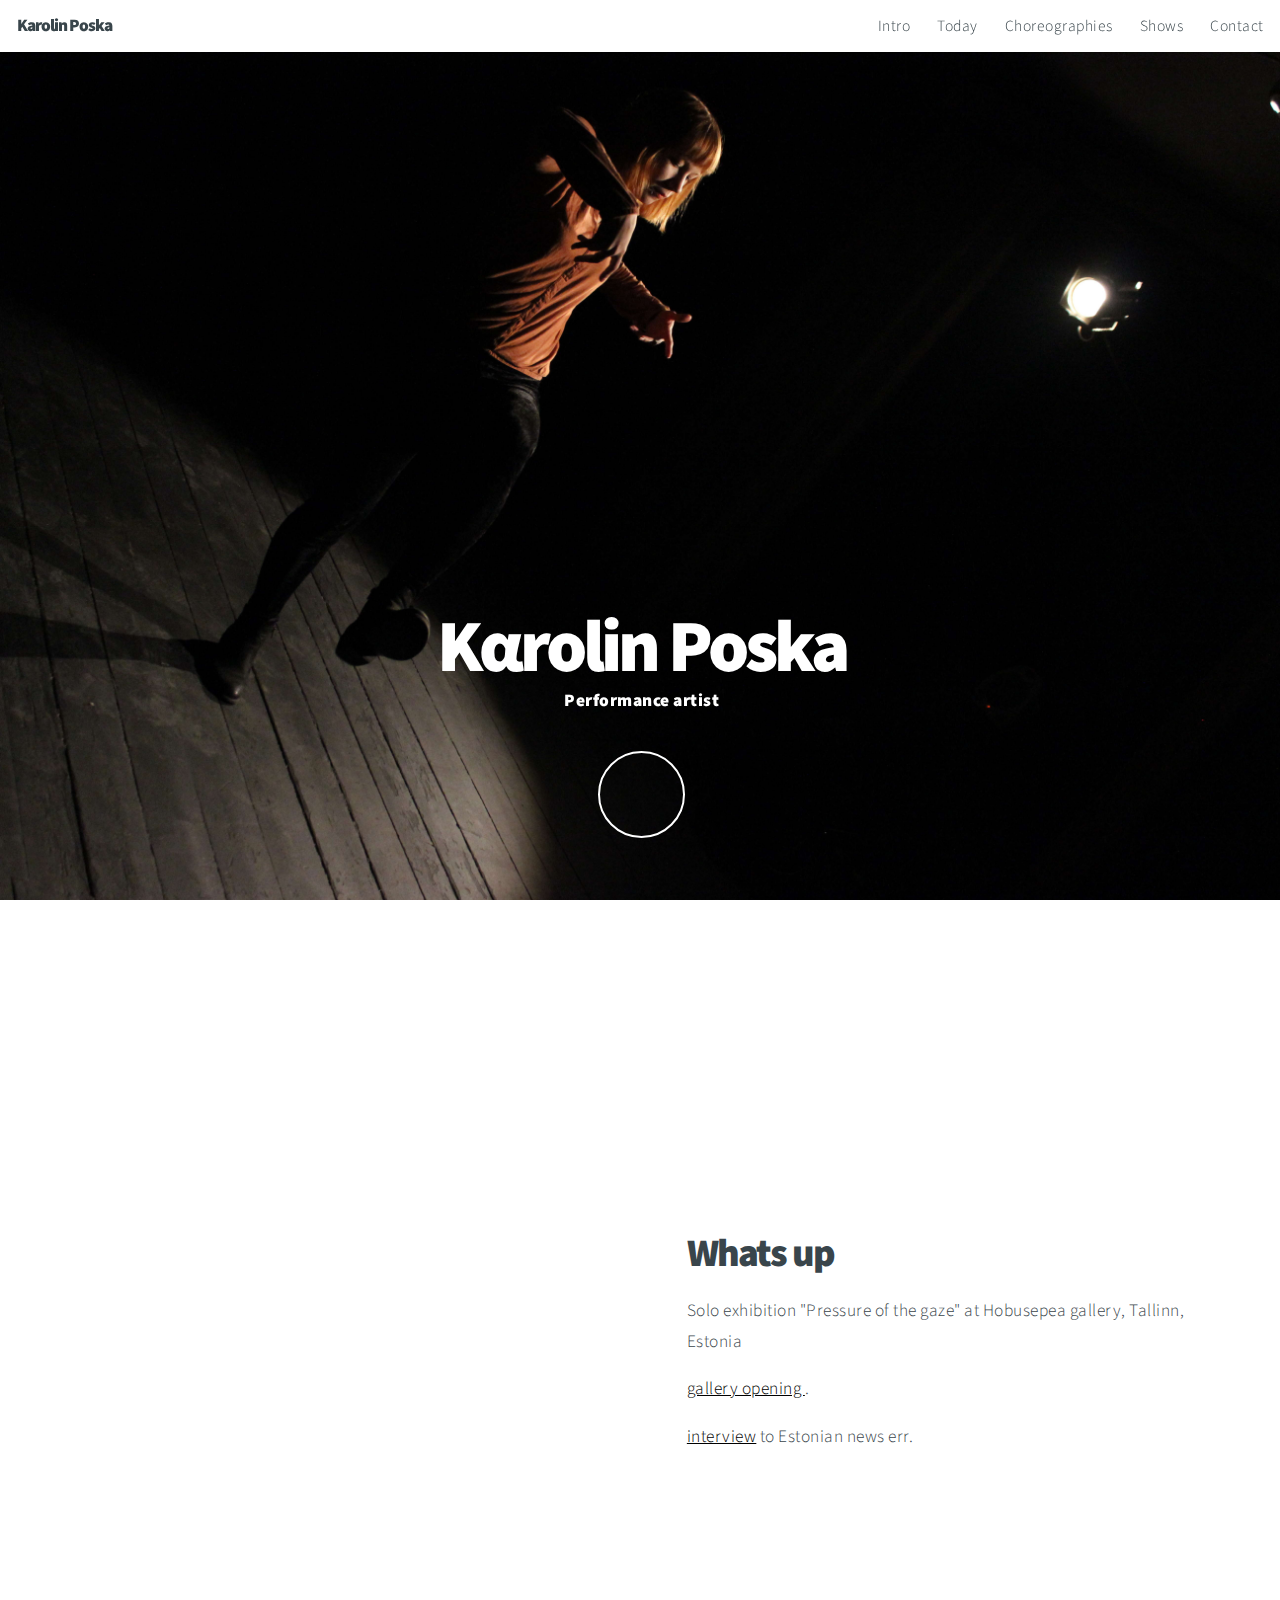
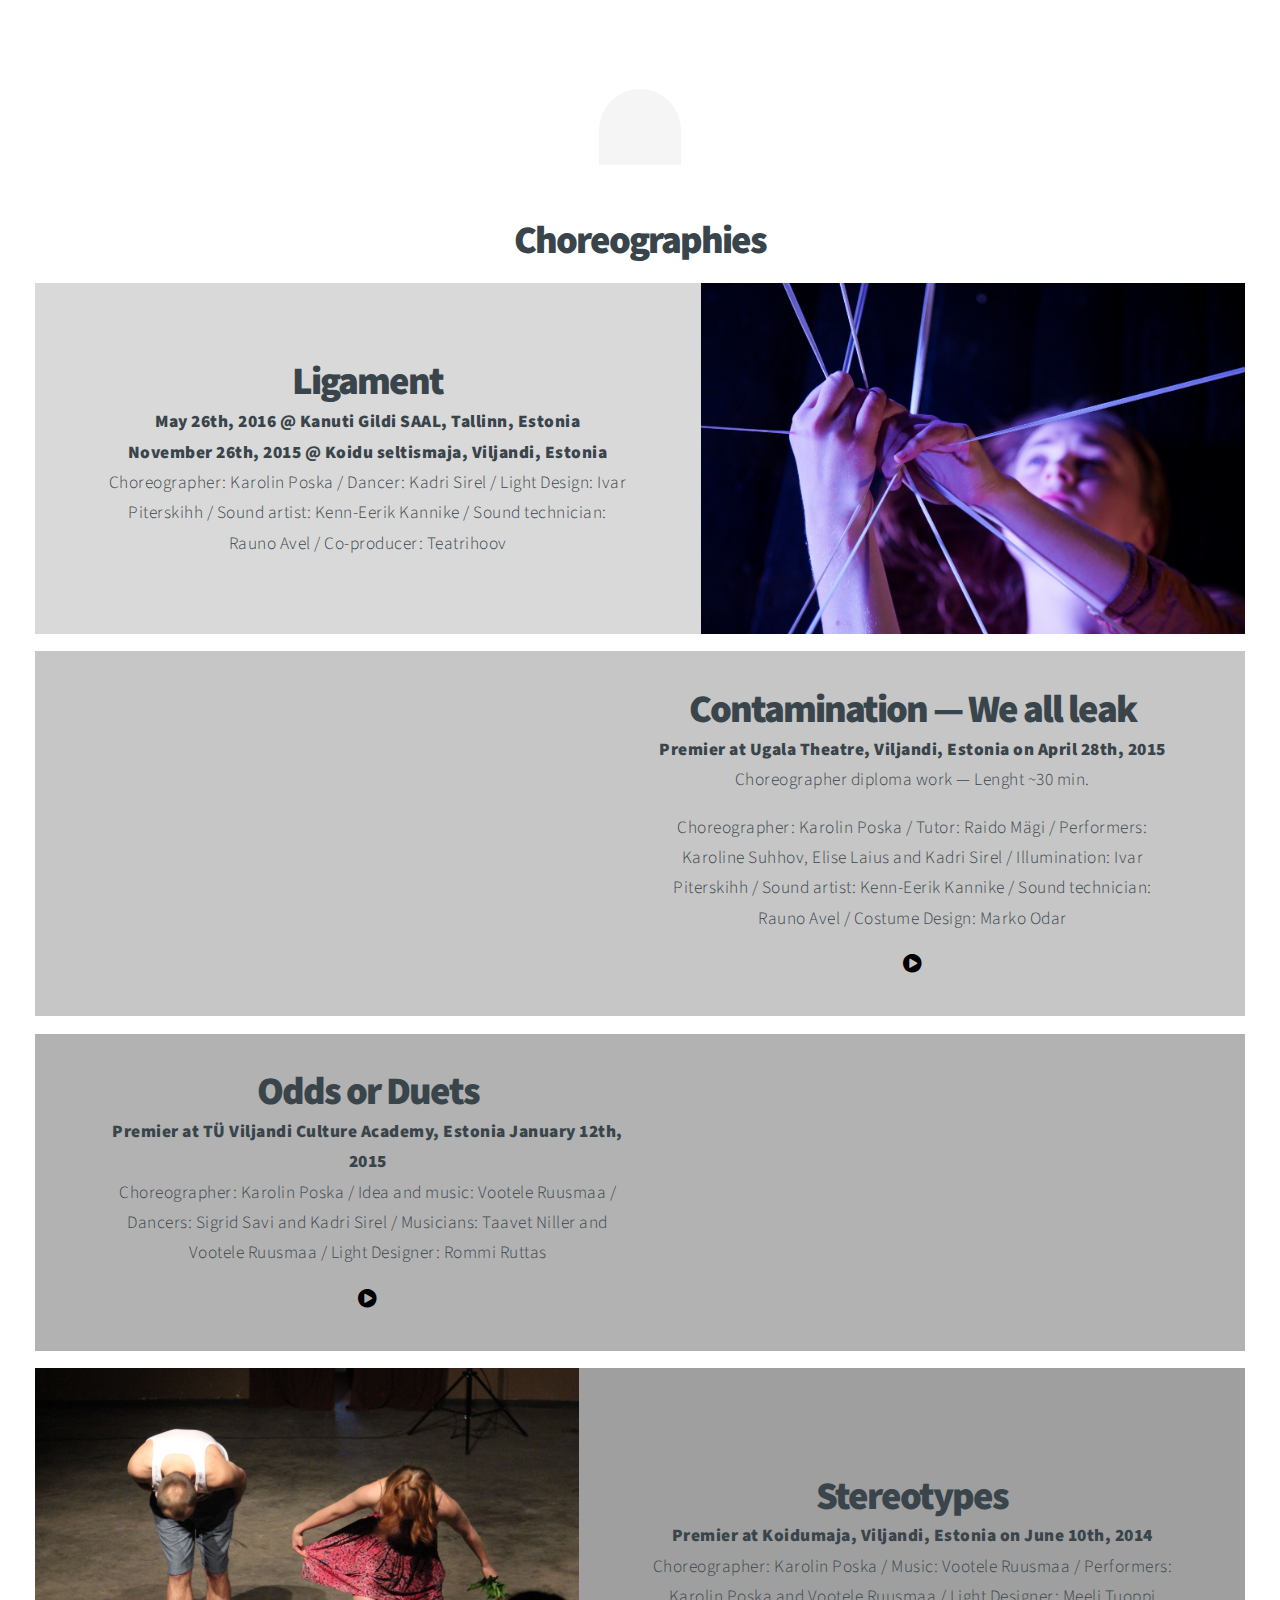
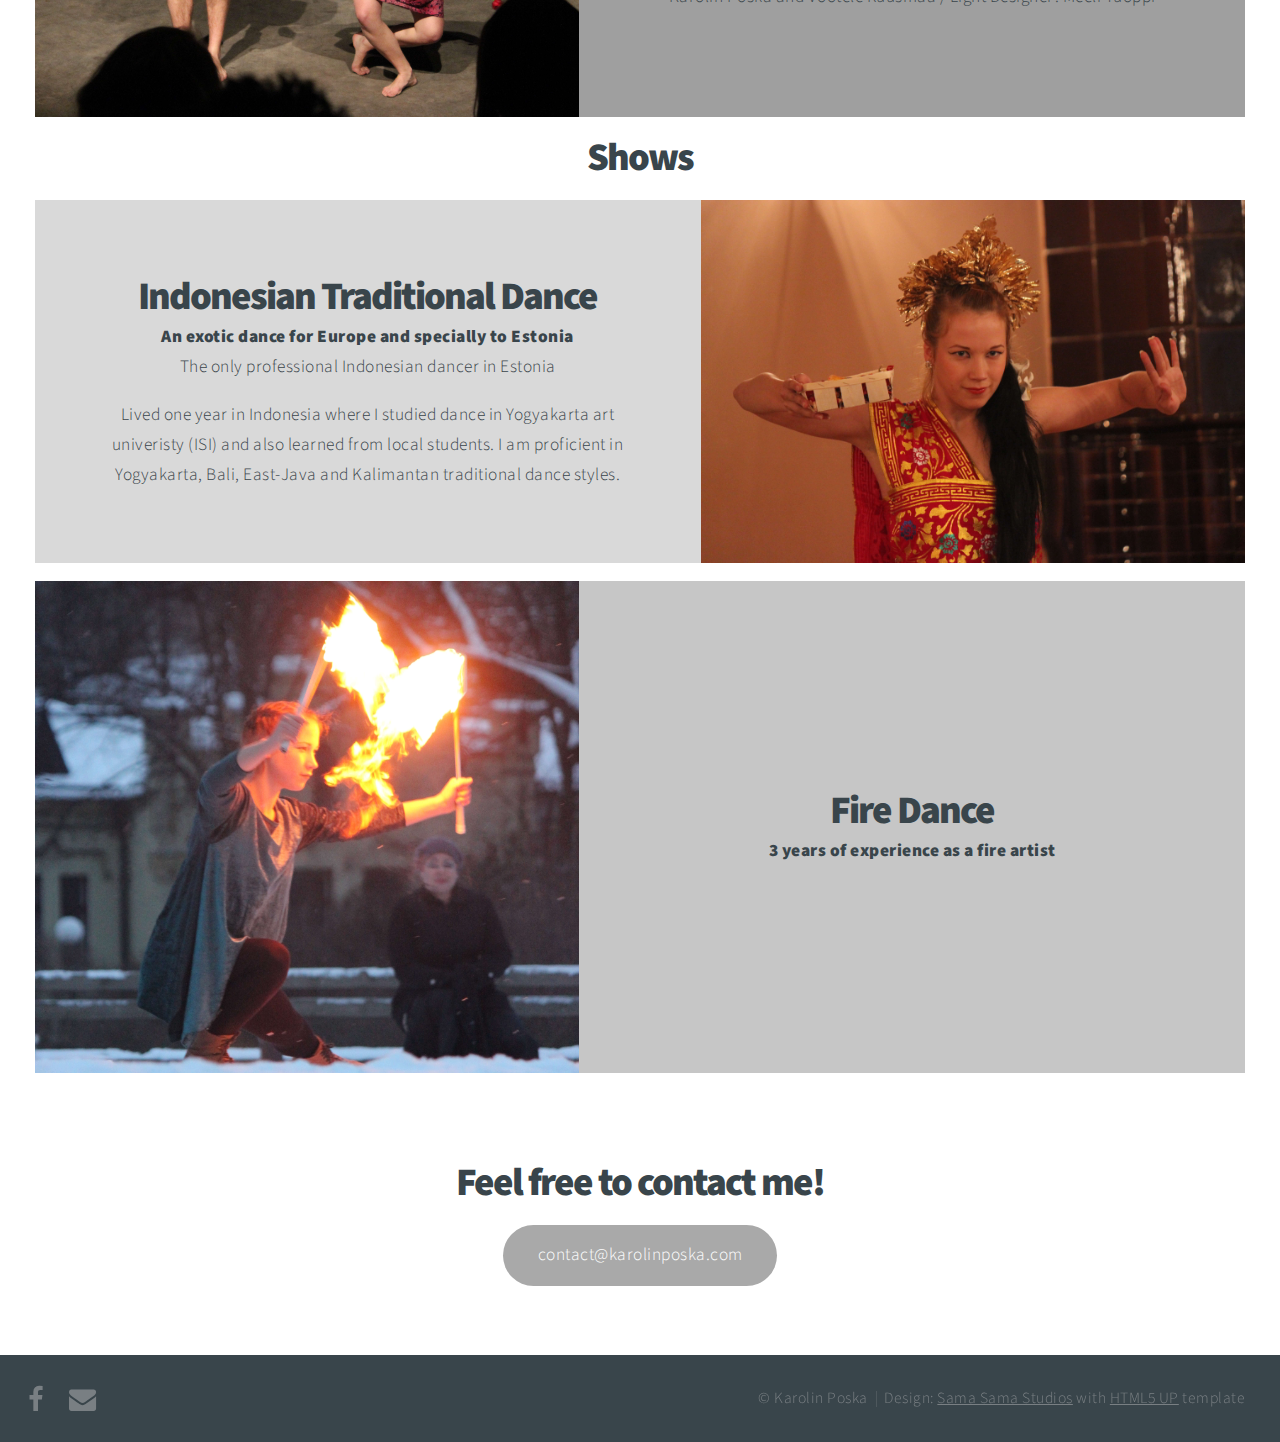
==== commit fbe322c1: "Update index.html" ====
--- a/index.html
+++ b/index.html
@@ -64,8 +64,8 @@
 					</header>
 
                     <p>Solo exhibition "Pressure of the gaze" at Hobusepea gallery, Tallinn, Estonia</p>
-                    <p> <a href="https://vimeo.com/164816291">find the other me</a>.</p>
-                    <p> <a href="http://www.spinchbeck.com">Shawn Pinchbeck</a> @ Koidu seltsimaja.</p>
+                    <p> <a href="https://kultuur.err.ee/1608757654/galerii-karolin-poska-avas-isikunaituse-pilgu-surve">gallery opening </a>.</p>
+                    <p> <a href="https://kultuur.err.ee/1608766753/karolin-poska-oma-isikunaitusest-siin-on-pilkunihestavad-materjalid-uleval">interview</a> to Estonian news err.</p>
 				</div>
 				<a href="#work" class="button style2 down anchored">Next</a>
 			</section>
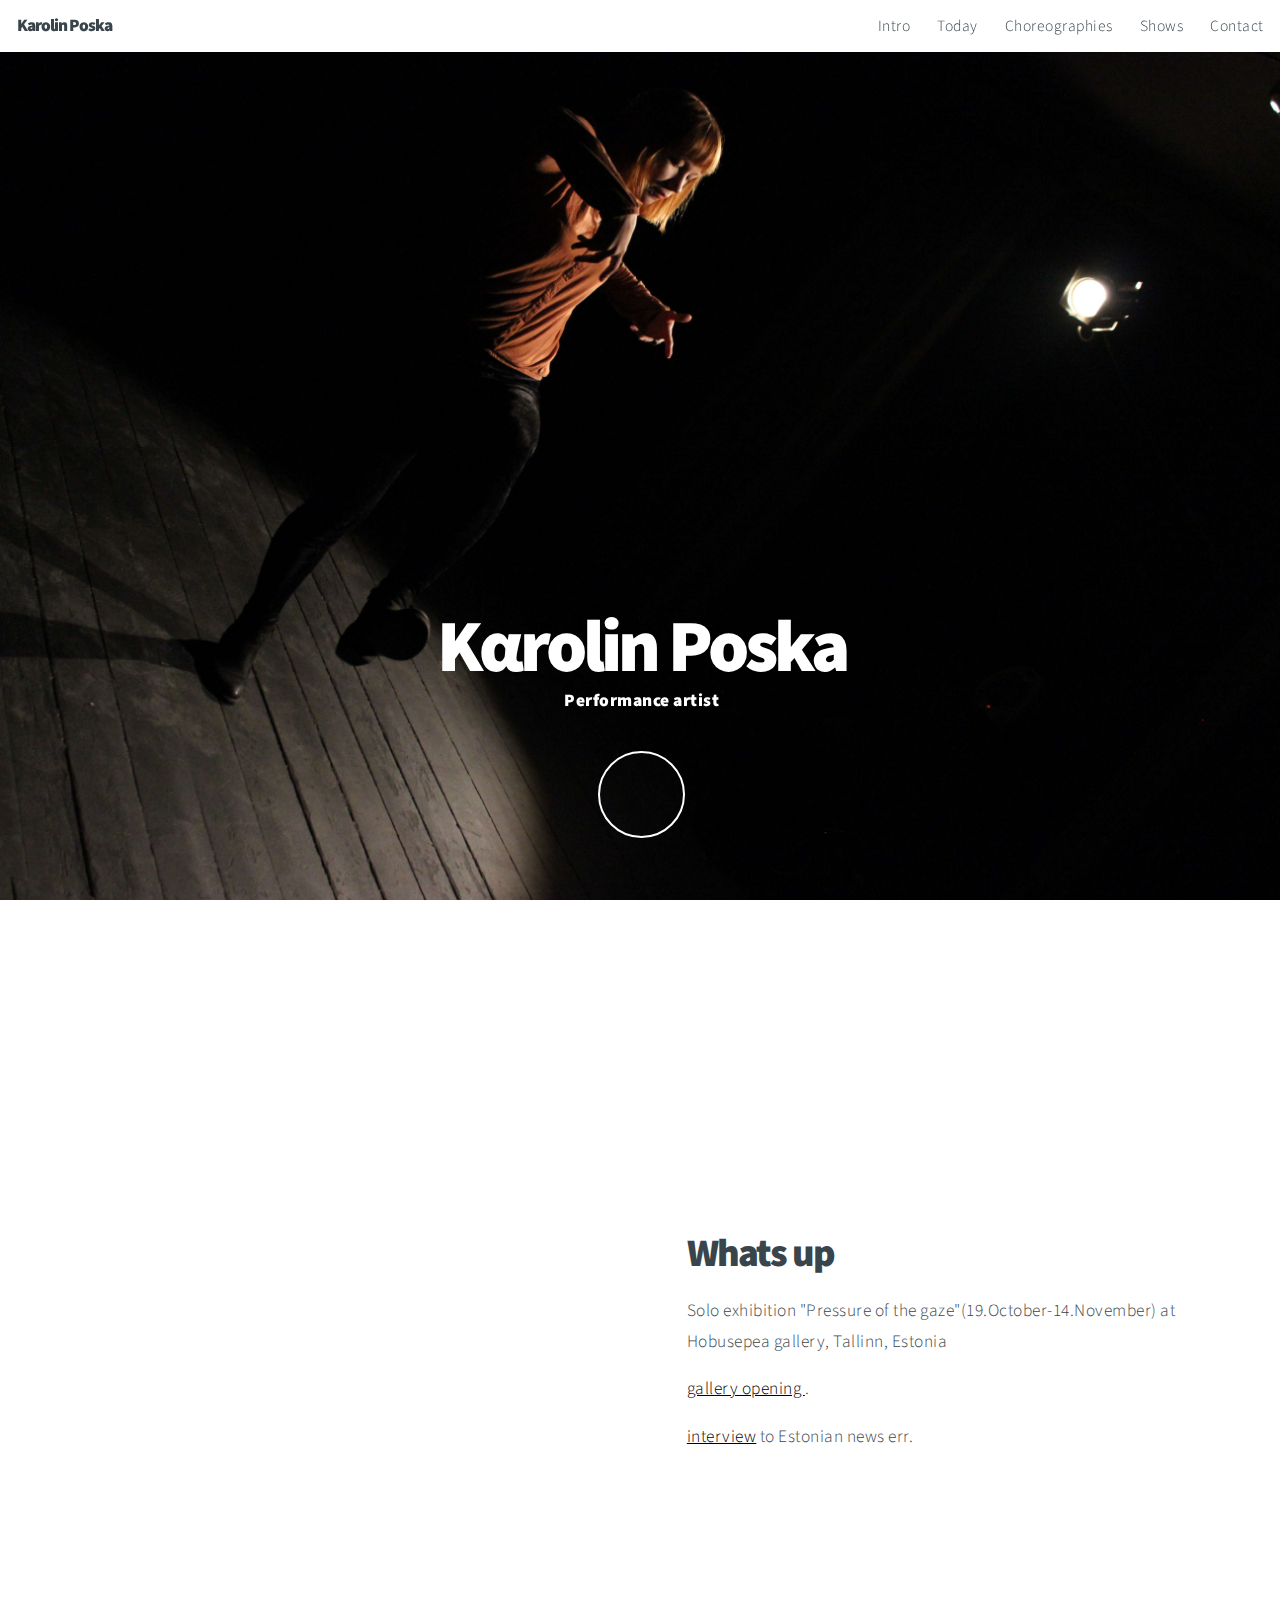
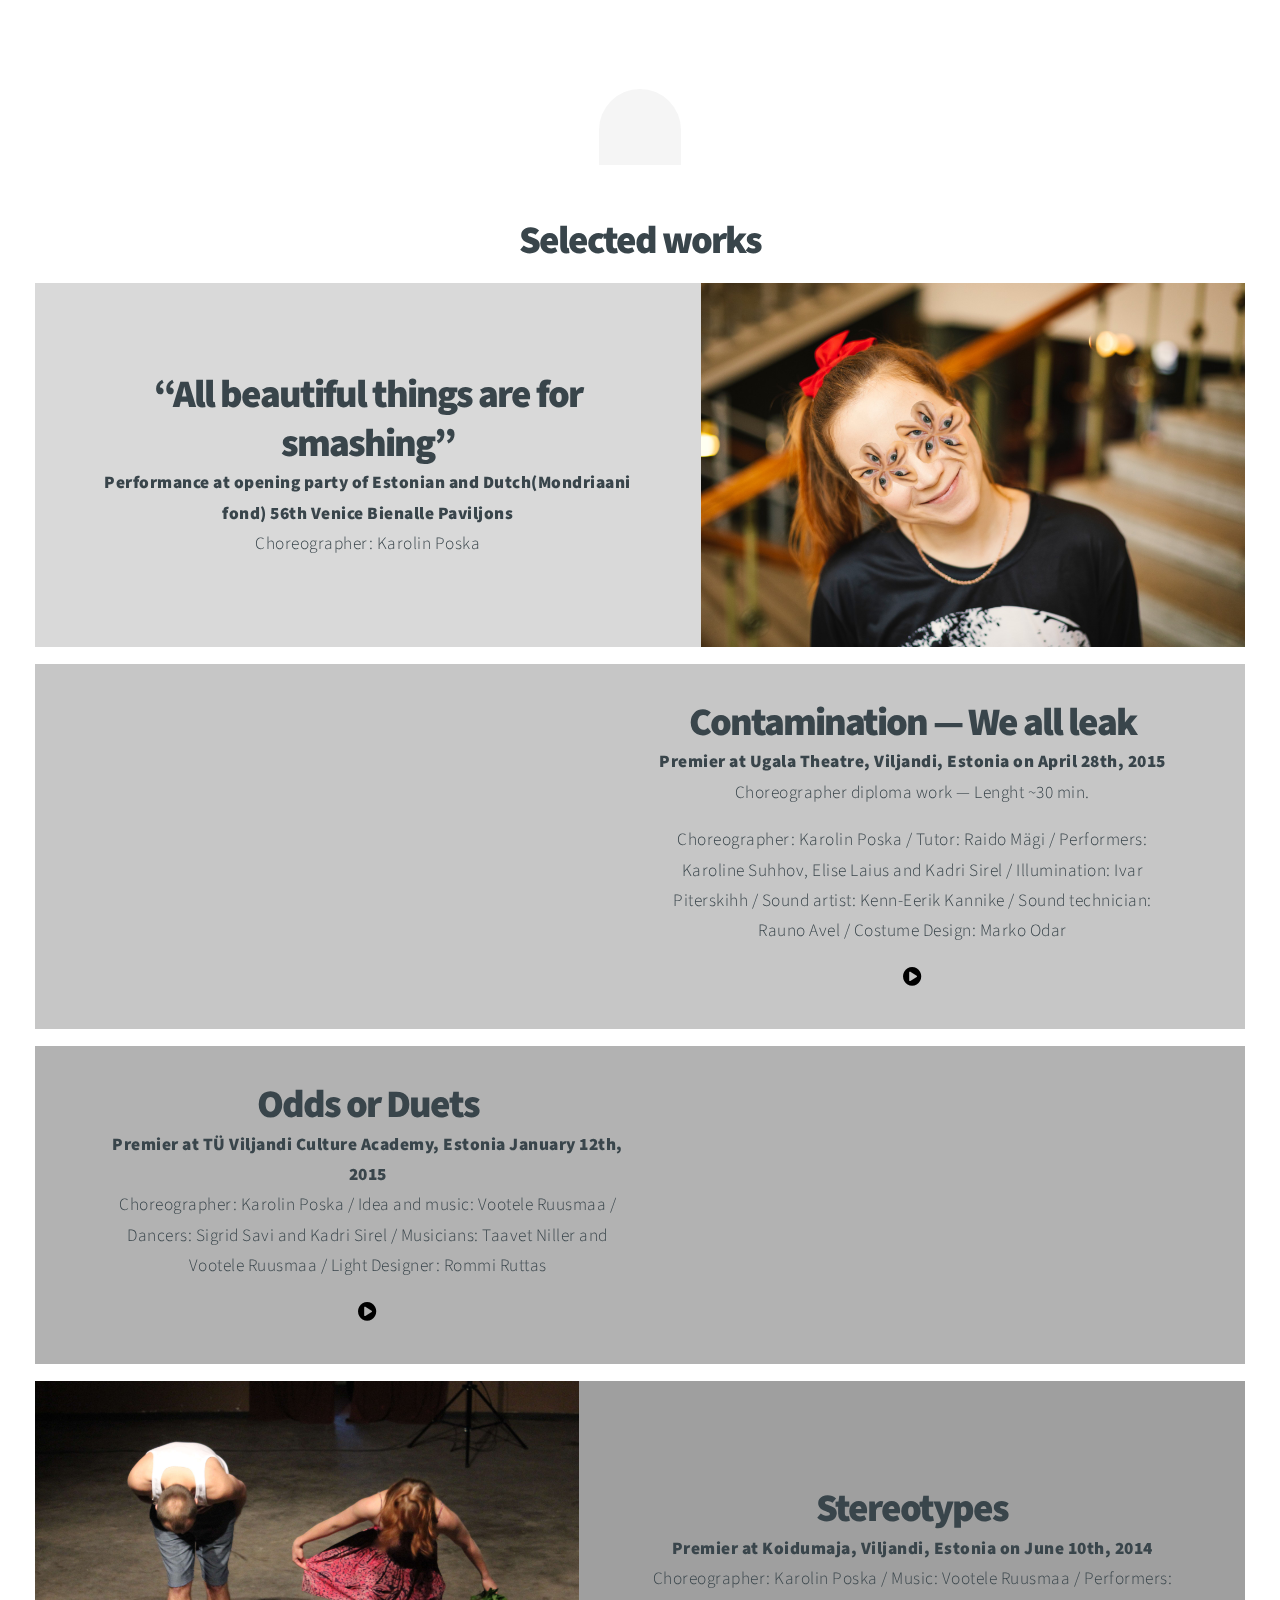
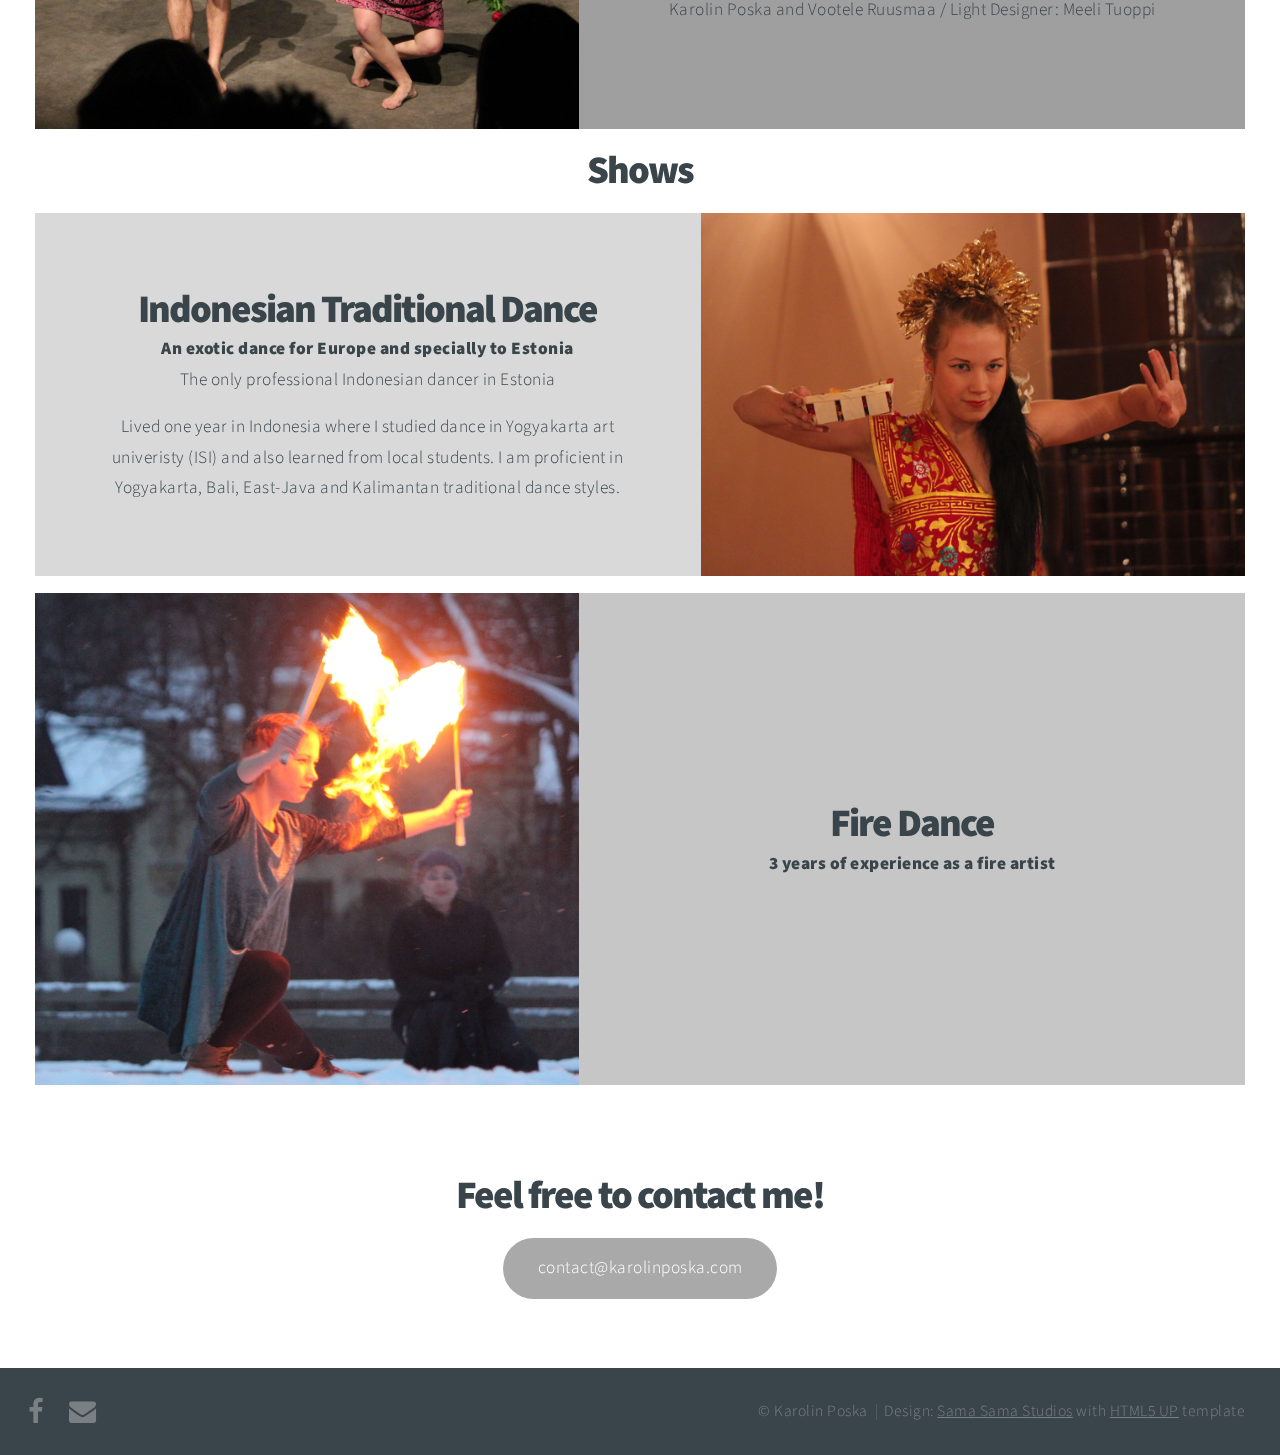
==== commit ecf1f918: "This is a photos branch" ====
--- a/index.html
+++ b/index.html
@@ -63,10 +63,11 @@
 						<h2>Whats up</h2>
 					</header>
 
-                    <p>Solo exhibition "Pressure of the gaze" at Hobusepea gallery, Tallinn, Estonia</p>
+                    <p>Solo exhibition "Pressure of the gaze"(19.October-14.November) at Hobusepea gallery, Tallinn, Estonia</p>
                     <p> <a href="https://kultuur.err.ee/1608757654/galerii-karolin-poska-avas-isikunaituse-pilgu-surve">gallery opening </a>.</p>
                     <p> <a href="https://kultuur.err.ee/1608766753/karolin-poska-oma-isikunaitusest-siin-on-pilkunihestavad-materjalid-uleval">interview</a> to Estonian news err.</p>
-				</div>
+				</div>>You can see me also at 56th Venice Biennalle in Kristina Norman video "Rip-off" at Estonian Paviljon </p>
+                <p> <a href="https://kultuur.err.ee/1608757654/galerii-karolin-poska-avas-isikunaituse-pilgu-surve">gallery opening </a>.</p>
 				<a href="#work" class="button style2 down anchored">Next</a>
 			</section>
 		<!-- Work -->        
@@ -76,16 +77,16 @@
                     <h2>My Work</h2>
                 </header>
 -->
-                <section id="choreographies">
+                <section id="Selected works">
                     <header>
-                        <h2>Choreographies</h2>
+                        <h2>Selected works</h2>
                     </header>
                     <section class="spotlight">
-                        <div class="image"><img src="images/performance_ligament.jpg" alt="" /></div><div class="content">
-                            <h2>Ligament</h2>
-                            <h3>May 26th, 2016 @ Kanuti Gildi SAAL, Tallinn, Estonia</h3>
-                            <h3>November 26th, 2015 @ Koidu seltismaja, Viljandi, Estonia</h3>
-                            <p>Choreographer: Karolin Poska / Dancer: Kadri Sirel / Light Design: Ivar Piterskihh / Sound artist: Kenn-Eerik Kannike / Sound technician: Rauno Avel / Co-producer: Teatrihoov</p>
+                        <div class="image"><img src="images/cover2.jpg" alt="" /></div><div class="content">
+                            <h2>“All beautiful things are for smashing”</h2>
+                            <h3>Performance at opening party of Estonian and Dutch(Mondriaani fond)
+                                56th Venice Bienalle Paviljons</h3>
+                            <p>Choreographer: Karolin Poska</p>
                         </div>
                     </section>
                     <section class="spotlight">
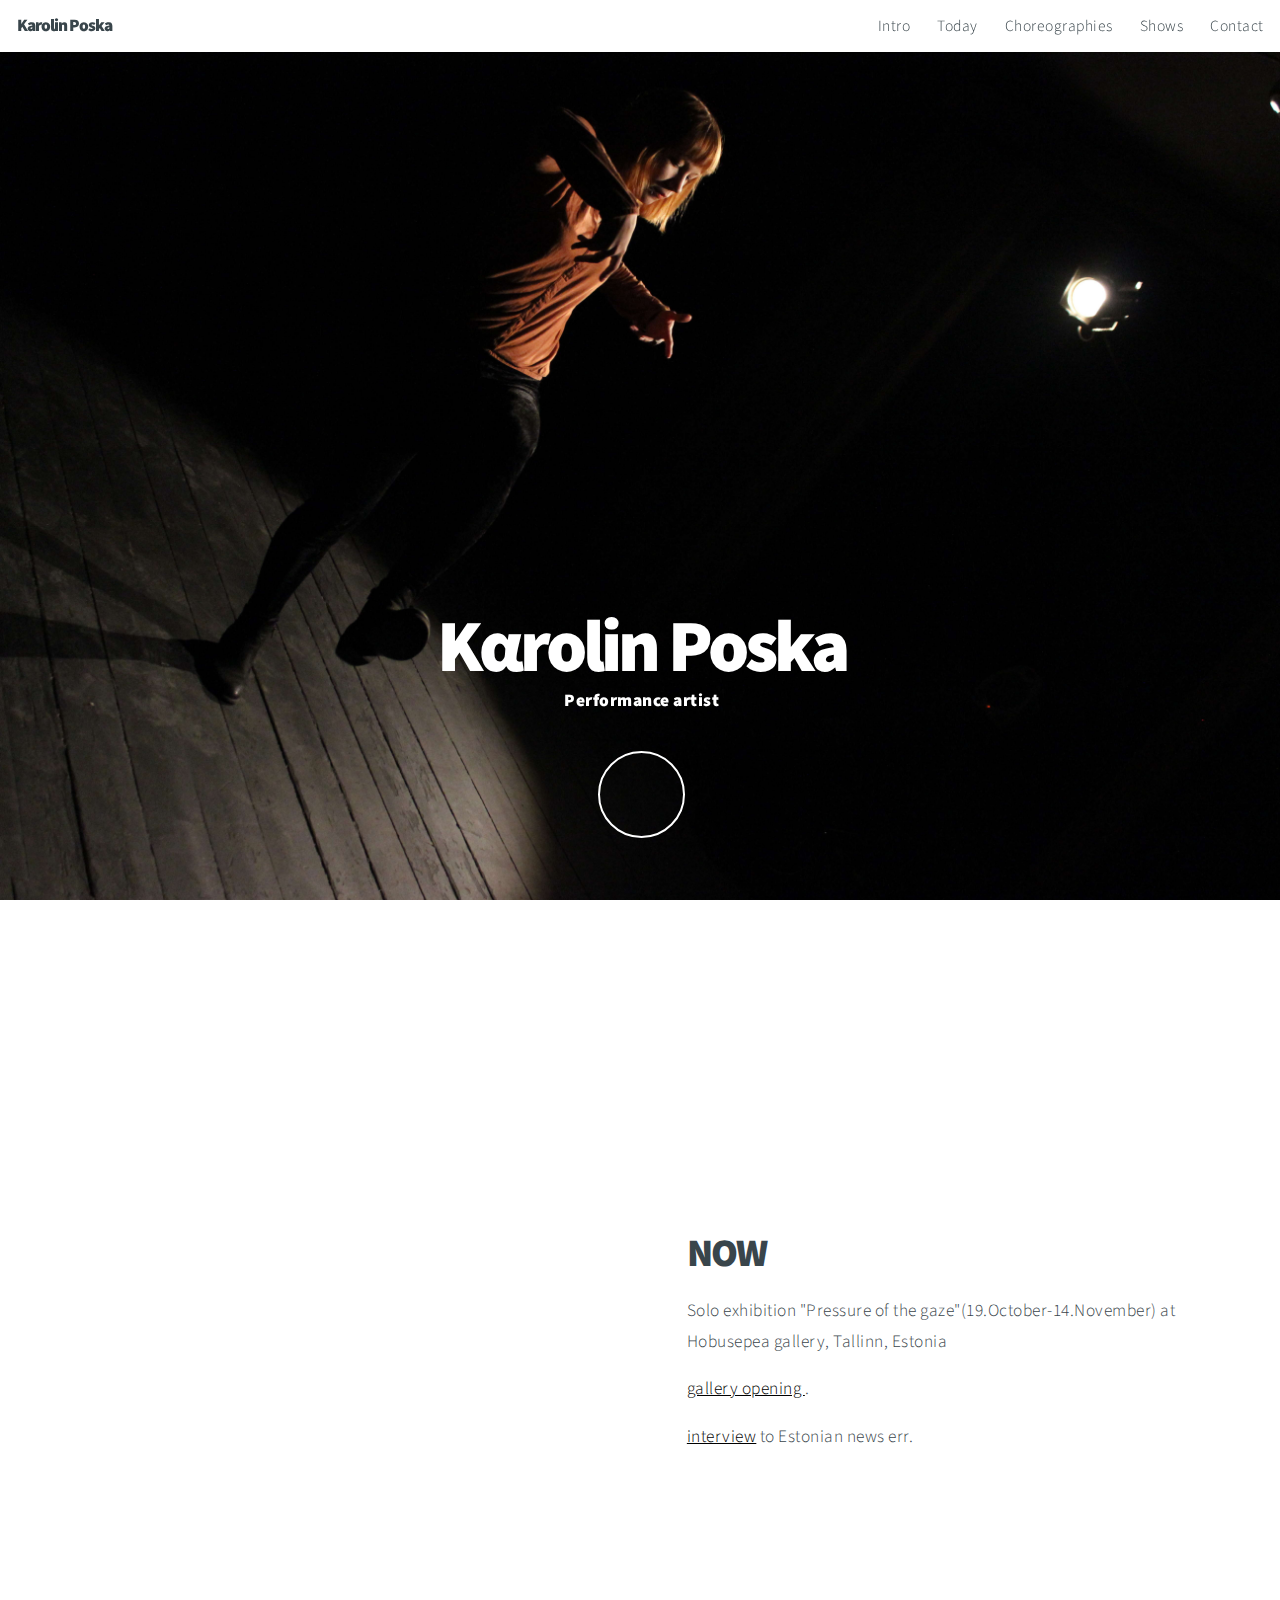
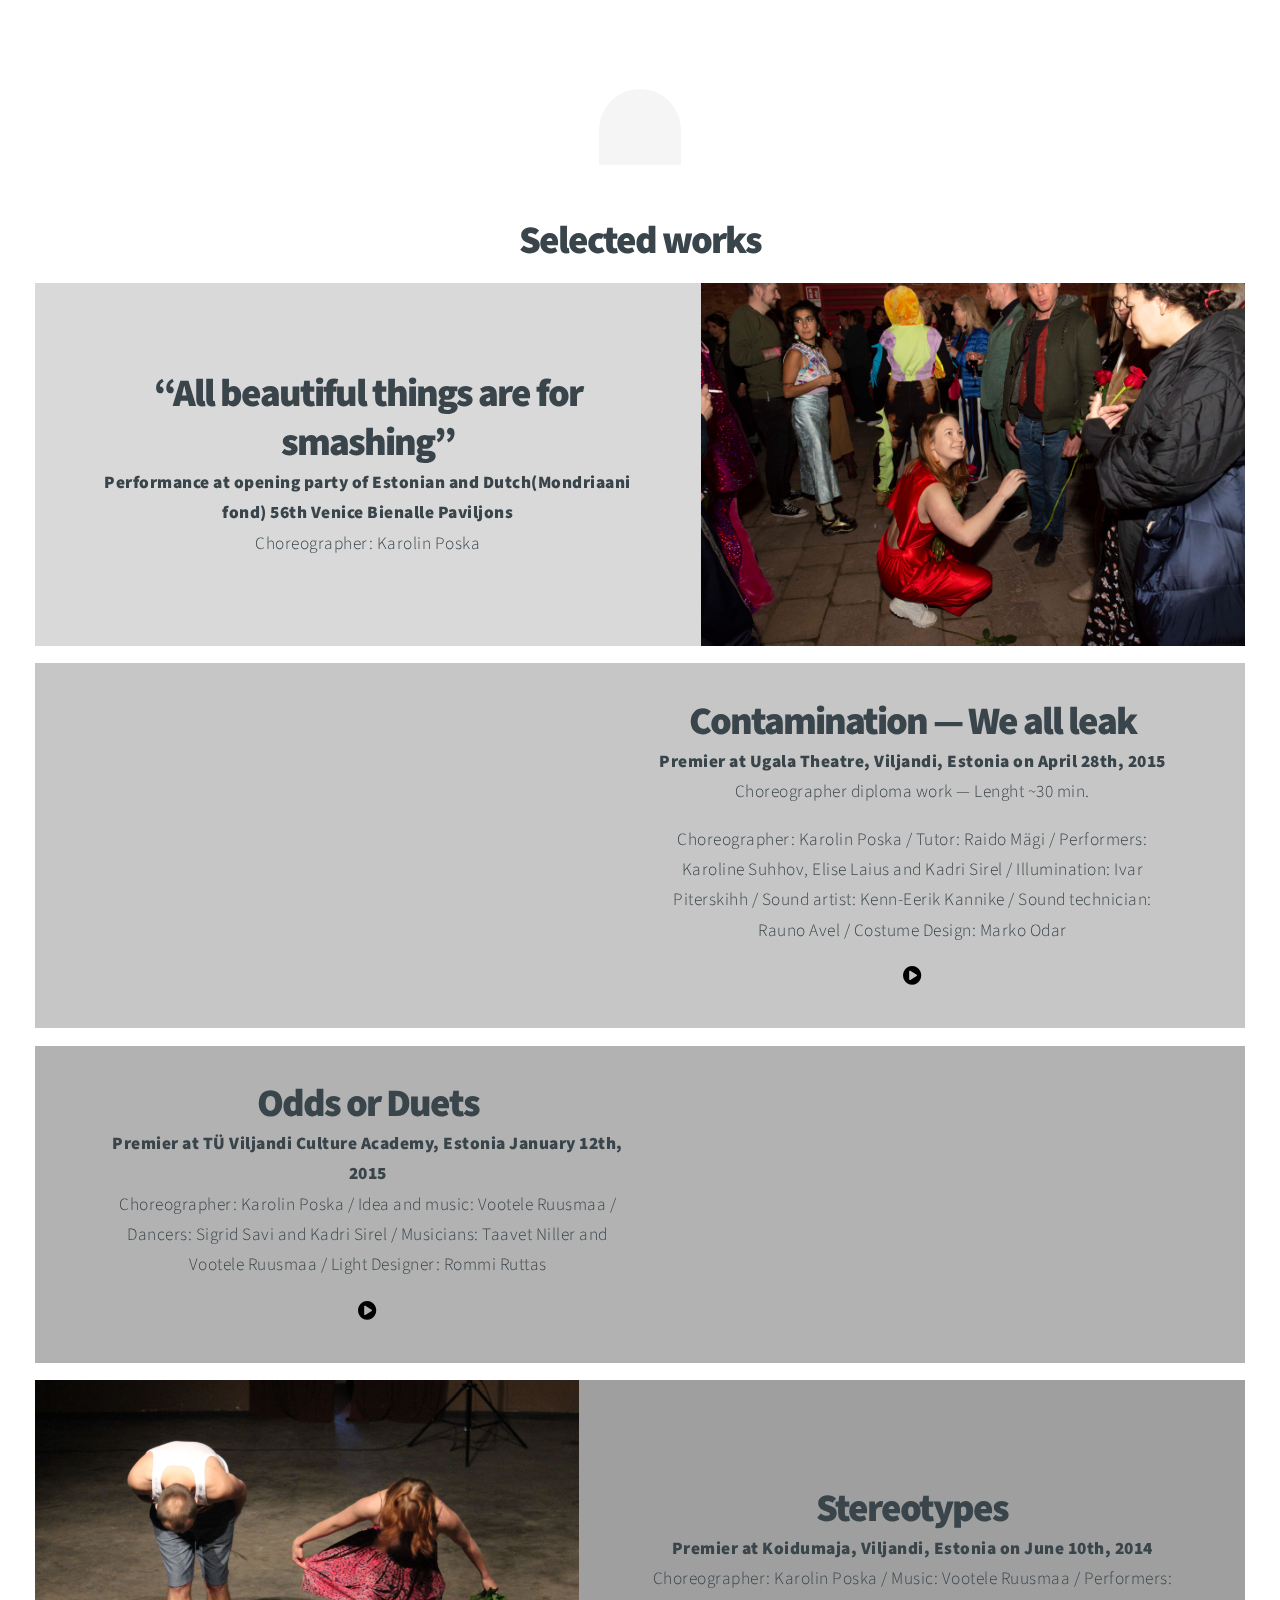
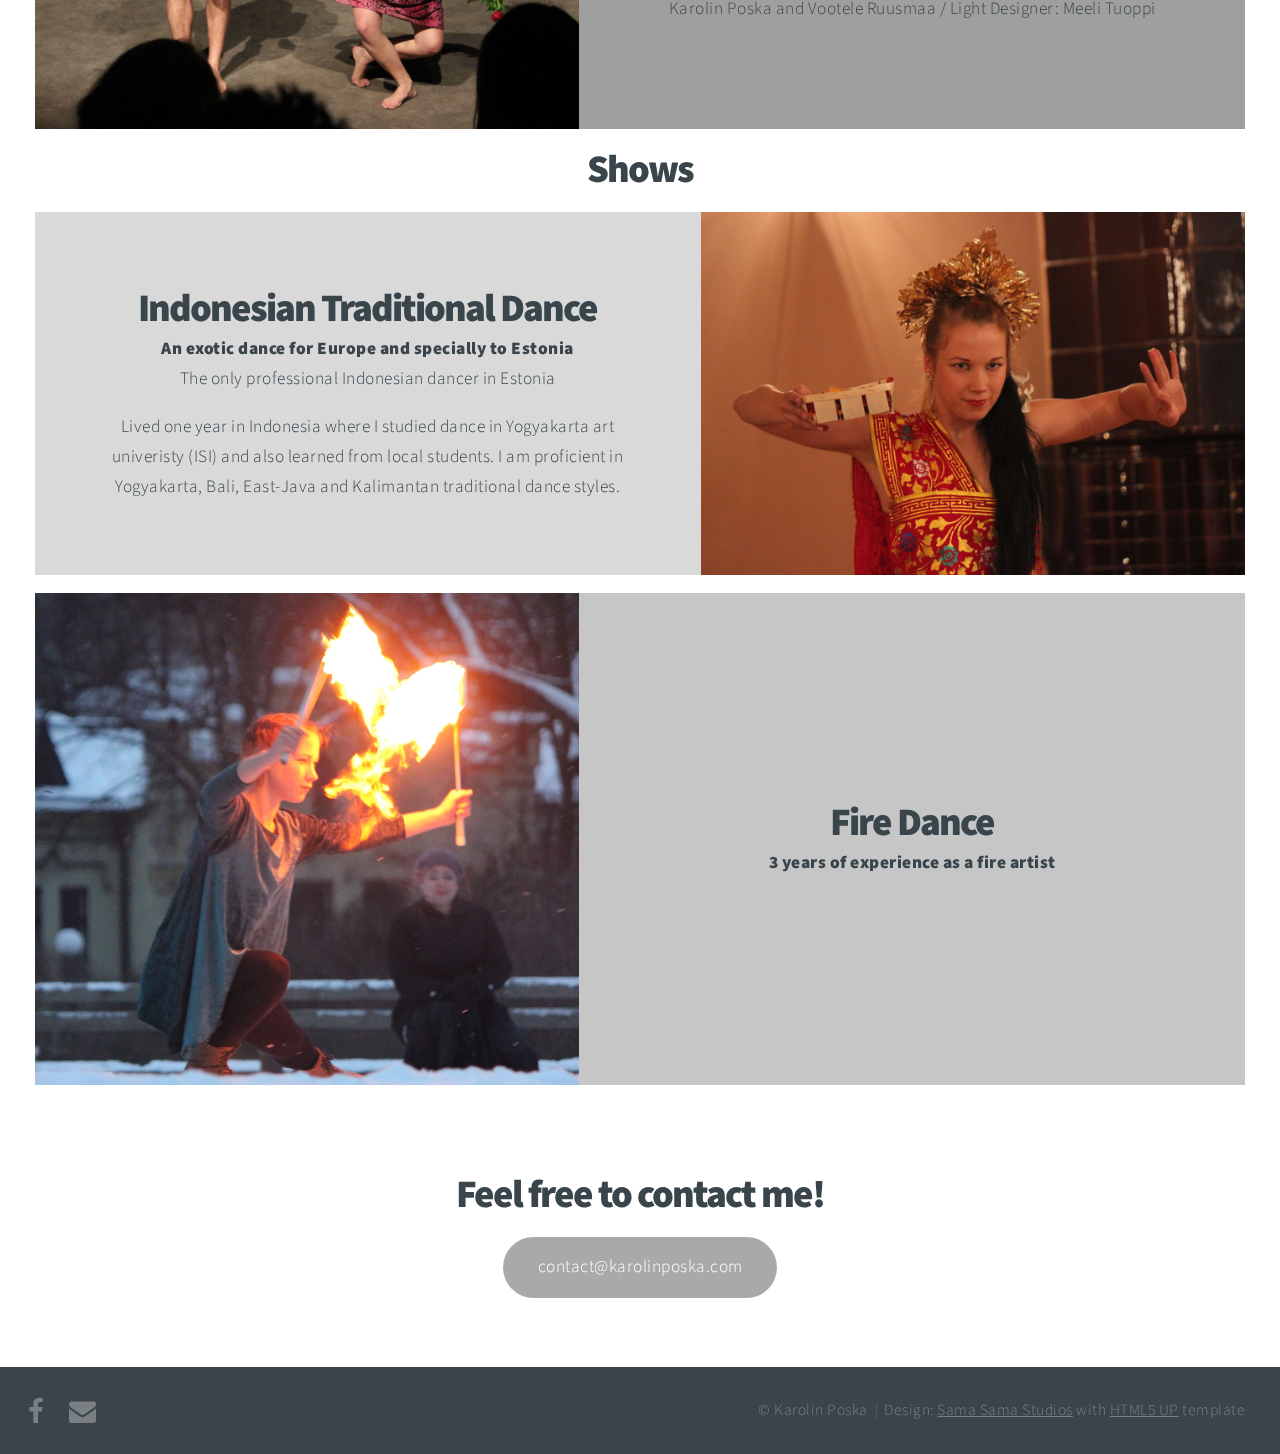
==== commit d8b68ac5: "Update index.html" ====
--- a/index.html
+++ b/index.html
@@ -60,7 +60,7 @@
 			<section id="now" class="main style2 right dark fullscreen">
 				<div class="content box style2">
 					<header>
-						<h2>Whats up</h2>
+						<h2>NOW</h2>
 					</header>
 
                     <p>Solo exhibition "Pressure of the gaze"(19.October-14.November) at Hobusepea gallery, Tallinn, Estonia</p>
@@ -82,7 +82,7 @@
                         <h2>Selected works</h2>
                     </header>
                     <section class="spotlight">
-                        <div class="image"><img src="images/cover2.jpg" alt="" /></div><div class="content">
+                        <div class="image"><img src="images/veneetsiaroosid.jpg" alt="" /></div><div class="content">
                             <h2>“All beautiful things are for smashing”</h2>
                             <h3>Performance at opening party of Estonian and Dutch(Mondriaani fond)
                                 56th Venice Bienalle Paviljons</h3>
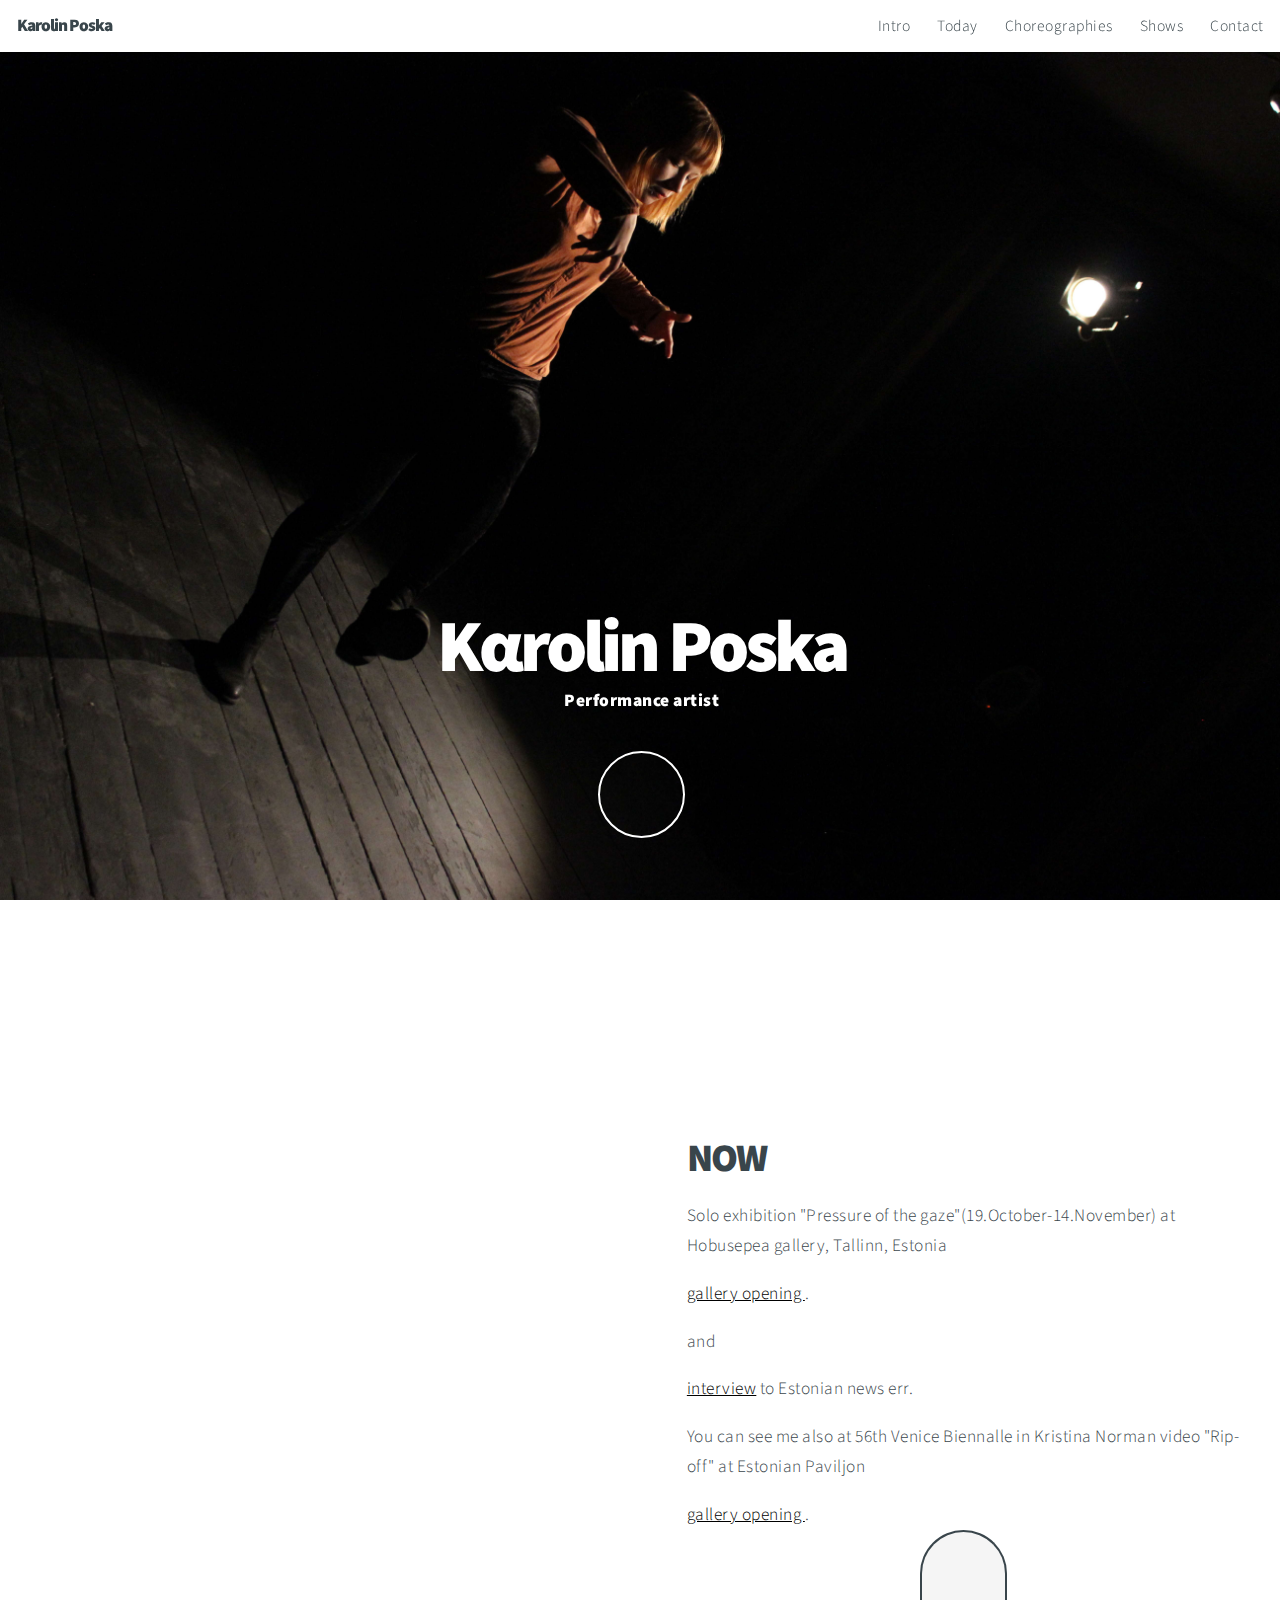
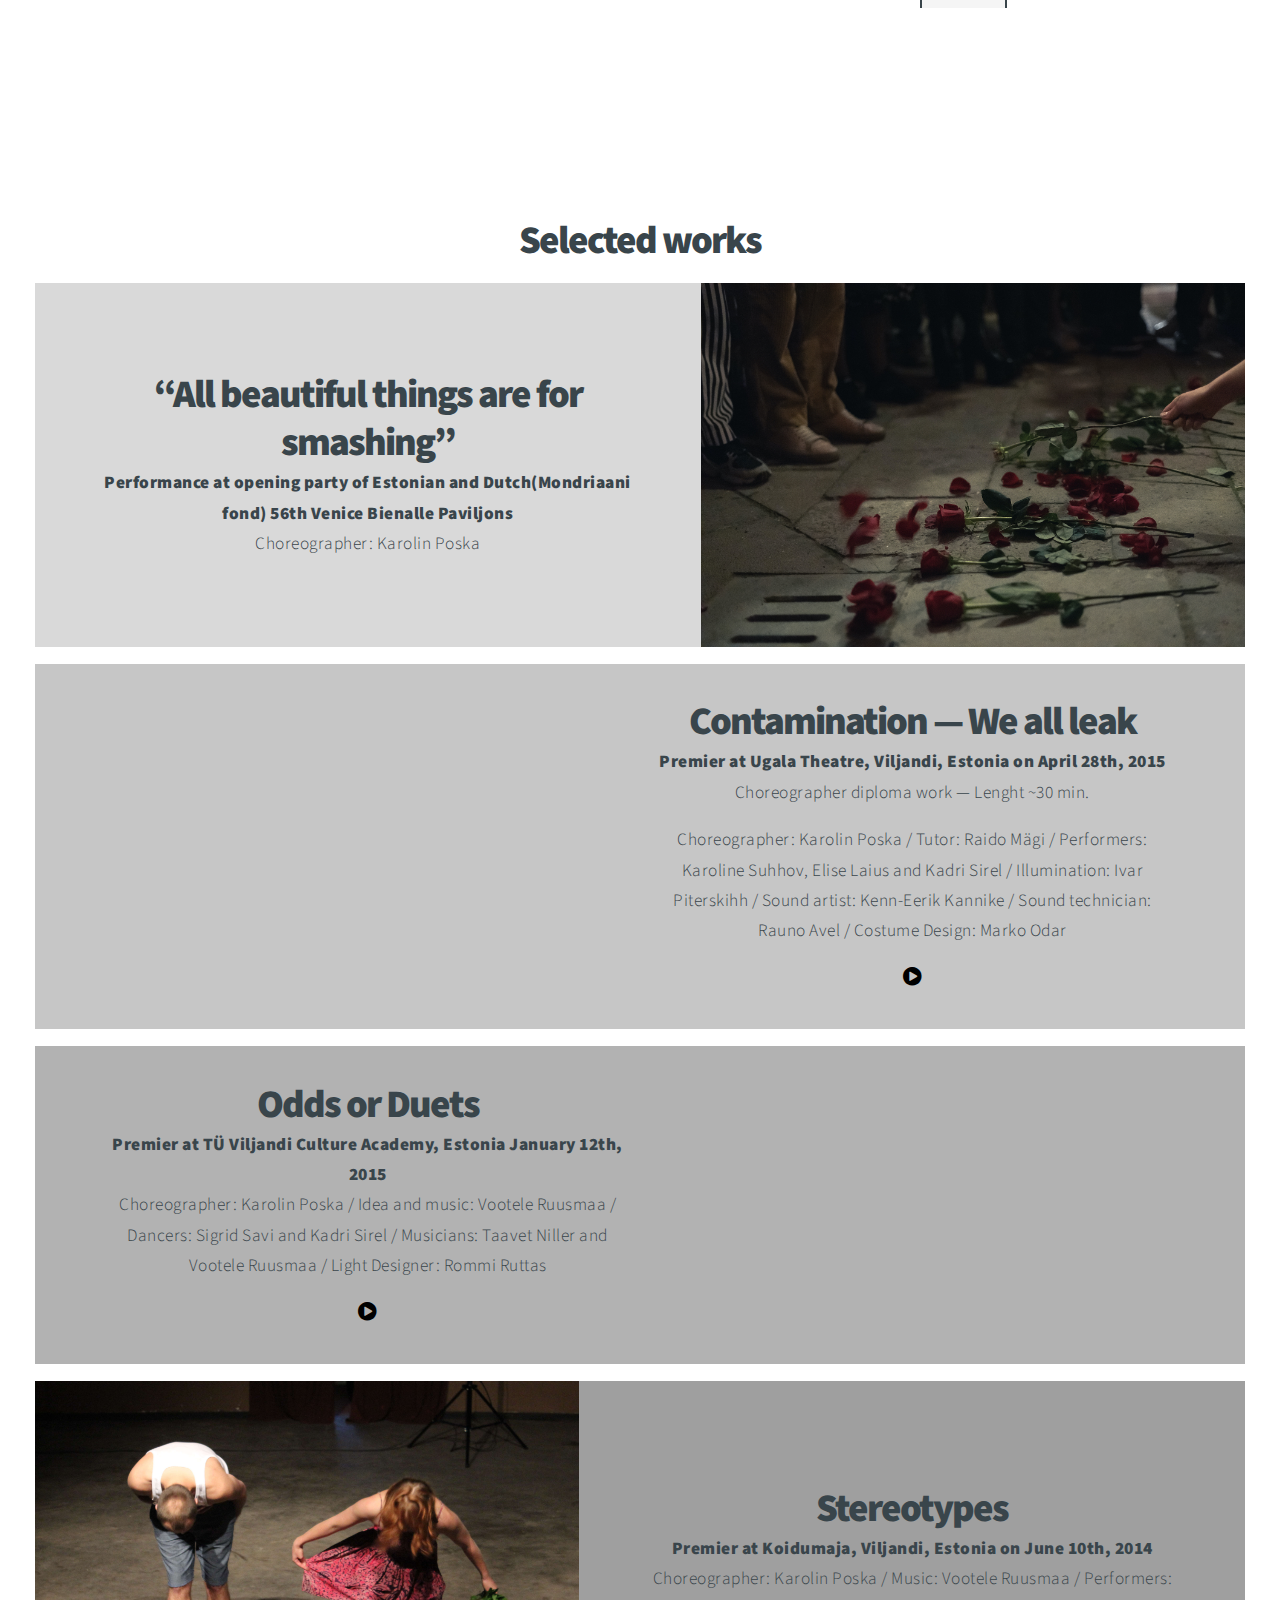
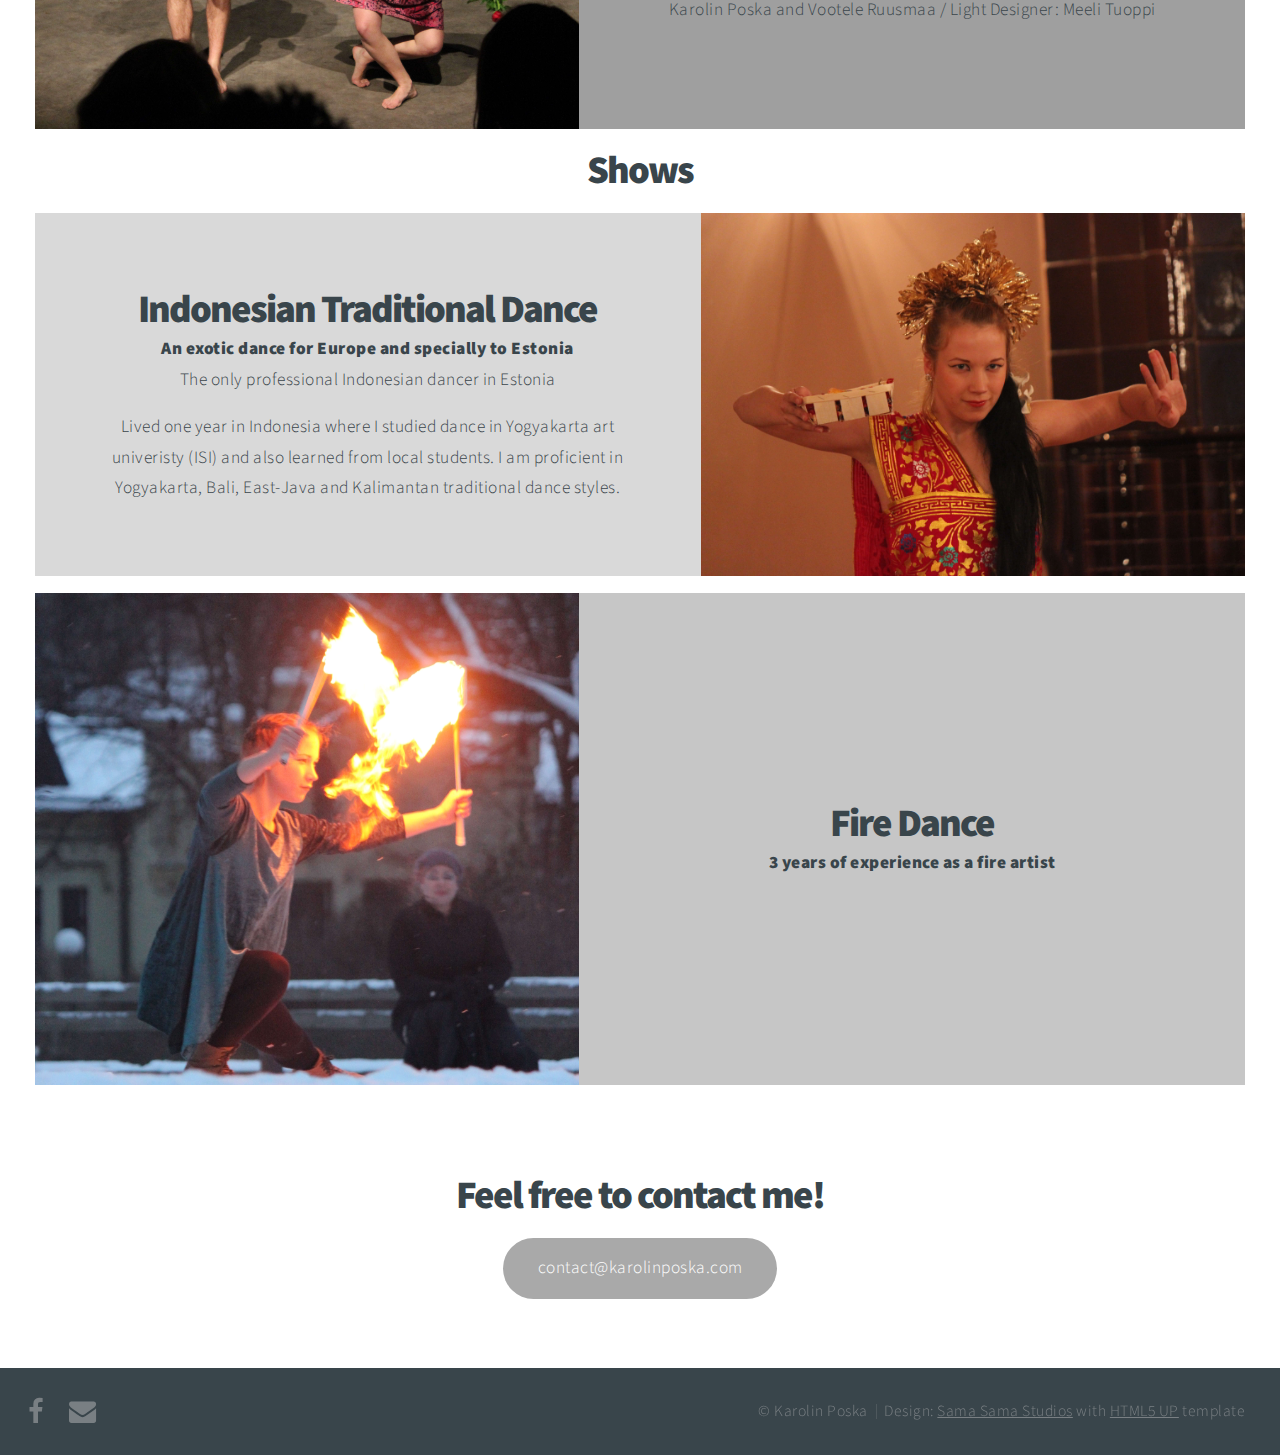
==== commit 8ae5f30b: "Update index.html" ====
--- a/index.html
+++ b/index.html
@@ -63,12 +63,13 @@
 						<h2>NOW</h2>
 					</header>
 
-                    <p>Solo exhibition "Pressure of the gaze"(19.October-14.November) at Hobusepea gallery, Tallinn, Estonia</p>
-                    <p> <a href="https://kultuur.err.ee/1608757654/galerii-karolin-poska-avas-isikunaituse-pilgu-surve">gallery opening </a>.</p>
-                    <p> <a href="https://kultuur.err.ee/1608766753/karolin-poska-oma-isikunaitusest-siin-on-pilkunihestavad-materjalid-uleval">interview</a> to Estonian news err.</p>
-				</div>>You can see me also at 56th Venice Biennalle in Kristina Norman video "Rip-off" at Estonian Paviljon </p>
+              <p>Solo exhibition "Pressure of the gaze"(19.October-14.November) at Hobusepea gallery, Tallinn, Estonia</p>
+              <p> <a href="https://kultuur.err.ee/1608757654/galerii-karolin-poska-avas-isikunaituse-pilgu-surve">gallery opening </a>.</p><p> and </p><p> <a href="https://kultuur.err.ee/1608766753/karolin-poska-oma-isikunaitusest-siin-on-pilkunihestavad-materjalid-uleval">interview</a> to Estonian news err.</p>
+				<p>You can see me also at 56th Venice Biennalle in Kristina Norman video "Rip-off" at Estonian Paviljon </p>
                 <p> <a href="https://kultuur.err.ee/1608757654/galerii-karolin-poska-avas-isikunaituse-pilgu-surve">gallery opening </a>.</p>
+
 				<a href="#work" class="button style2 down anchored">Next</a>
+            </div>
 			</section>
 		<!-- Work -->        
             <section id="work" class="main style3 primary">
@@ -82,7 +83,7 @@
                         <h2>Selected works</h2>
                     </header>
                     <section class="spotlight">
-                        <div class="image"><img src="images/veneetsiaroosid.jpg" alt="" /></div><div class="content">
+                        <div class="image"><img src="images/LaBiennale2022.jpg" alt="" /></div><div class="content">
                             <h2>“All beautiful things are for smashing”</h2>
                             <h3>Performance at opening party of Estonian and Dutch(Mondriaani fond)
                                 56th Venice Bienalle Paviljons</h3>
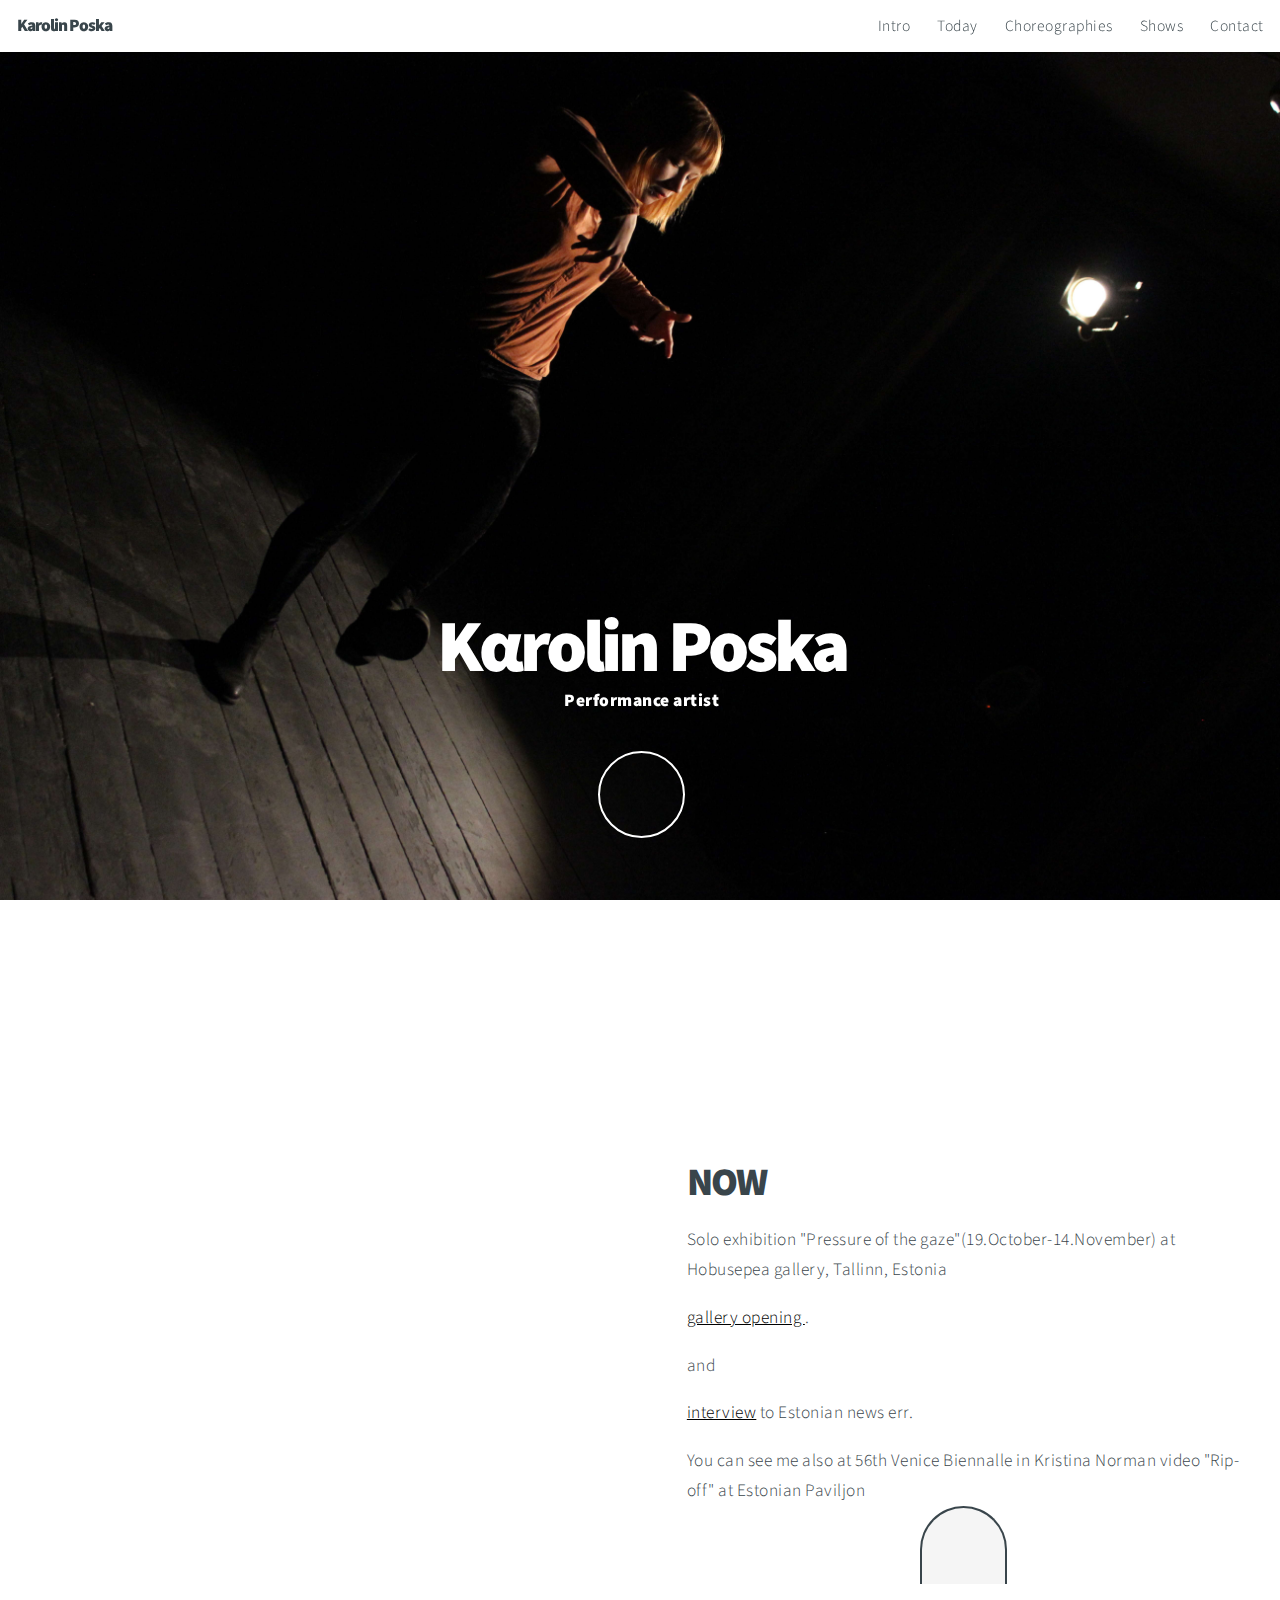
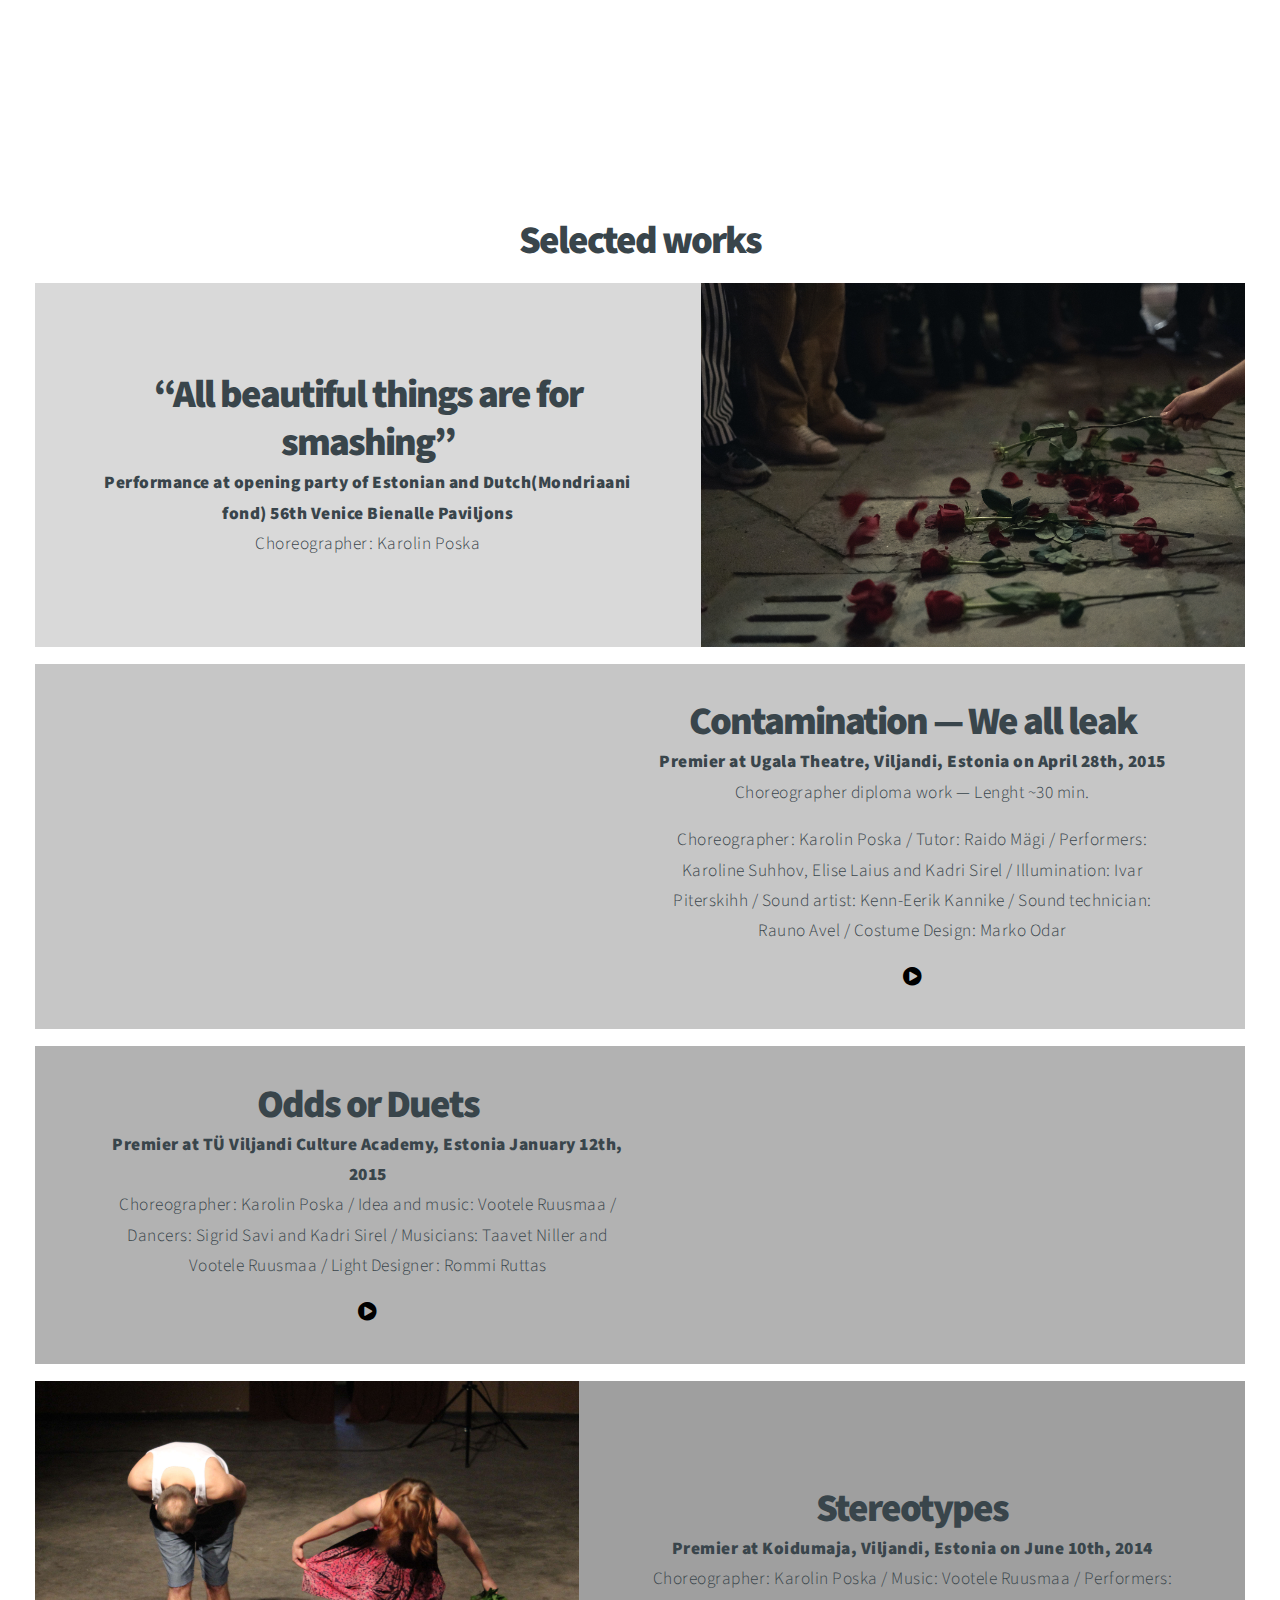
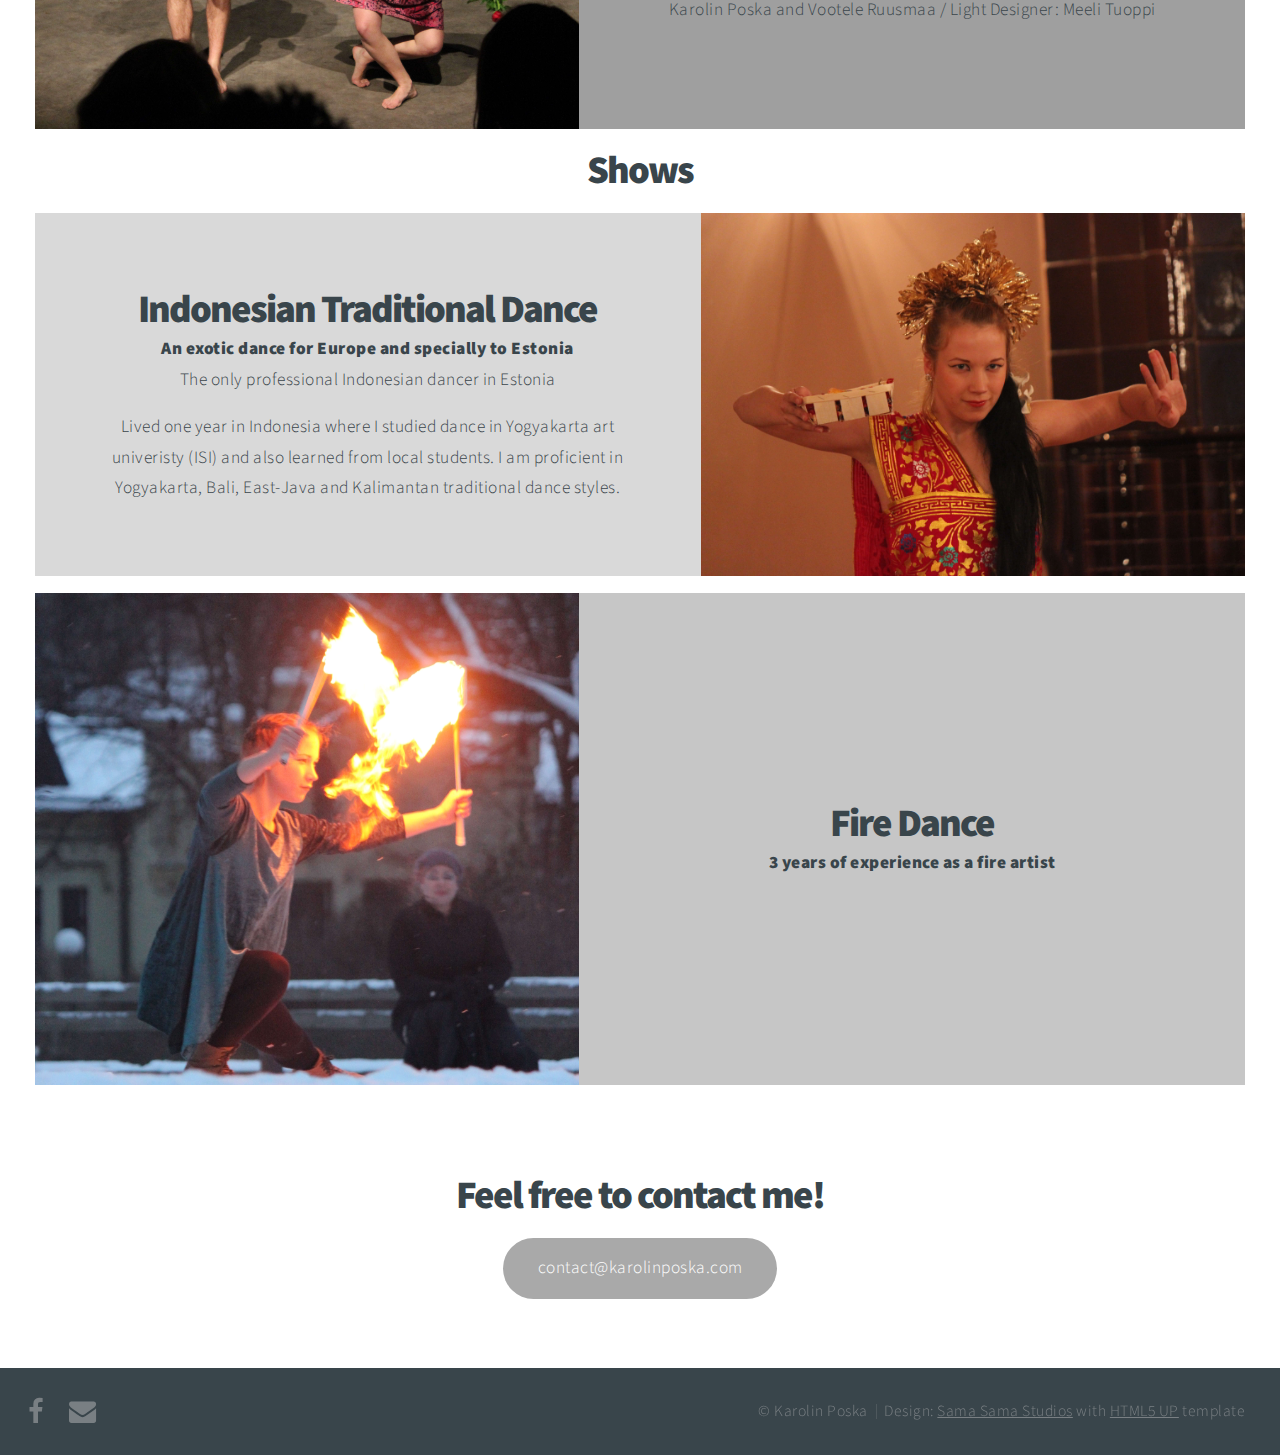
==== commit 2d94d14d: "Update index.html" ====
--- a/index.html
+++ b/index.html
@@ -64,9 +64,8 @@
 					</header>
 
               <p>Solo exhibition "Pressure of the gaze"(19.October-14.November) at Hobusepea gallery, Tallinn, Estonia</p>
-              <p> <a href="https://kultuur.err.ee/1608757654/galerii-karolin-poska-avas-isikunaituse-pilgu-surve">gallery opening </a>.</p><p> and </p><p> <a href="https://kultuur.err.ee/1608766753/karolin-poska-oma-isikunaitusest-siin-on-pilkunihestavad-materjalid-uleval">interview</a> to Estonian news err.</p>
+              <p> <a href="https://kultuur.err.ee/1608757654/galerii-karolin-poska-avas-isikunaituse-pilgu-surve">gallery opening </a>.<p><p> and <p><p> <a href="https://kultuur.err.ee/1608766753/karolin-poska-oma-isikunaitusest-siin-on-pilkunihestavad-materjalid-uleval">interview</a> to Estonian news err.</p>
 				<p>You can see me also at 56th Venice Biennalle in Kristina Norman video "Rip-off" at Estonian Paviljon </p>
-                <p> <a href="https://kultuur.err.ee/1608757654/galerii-karolin-poska-avas-isikunaituse-pilgu-surve">gallery opening </a>.</p>
 
 				<a href="#work" class="button style2 down anchored">Next</a>
             </div>
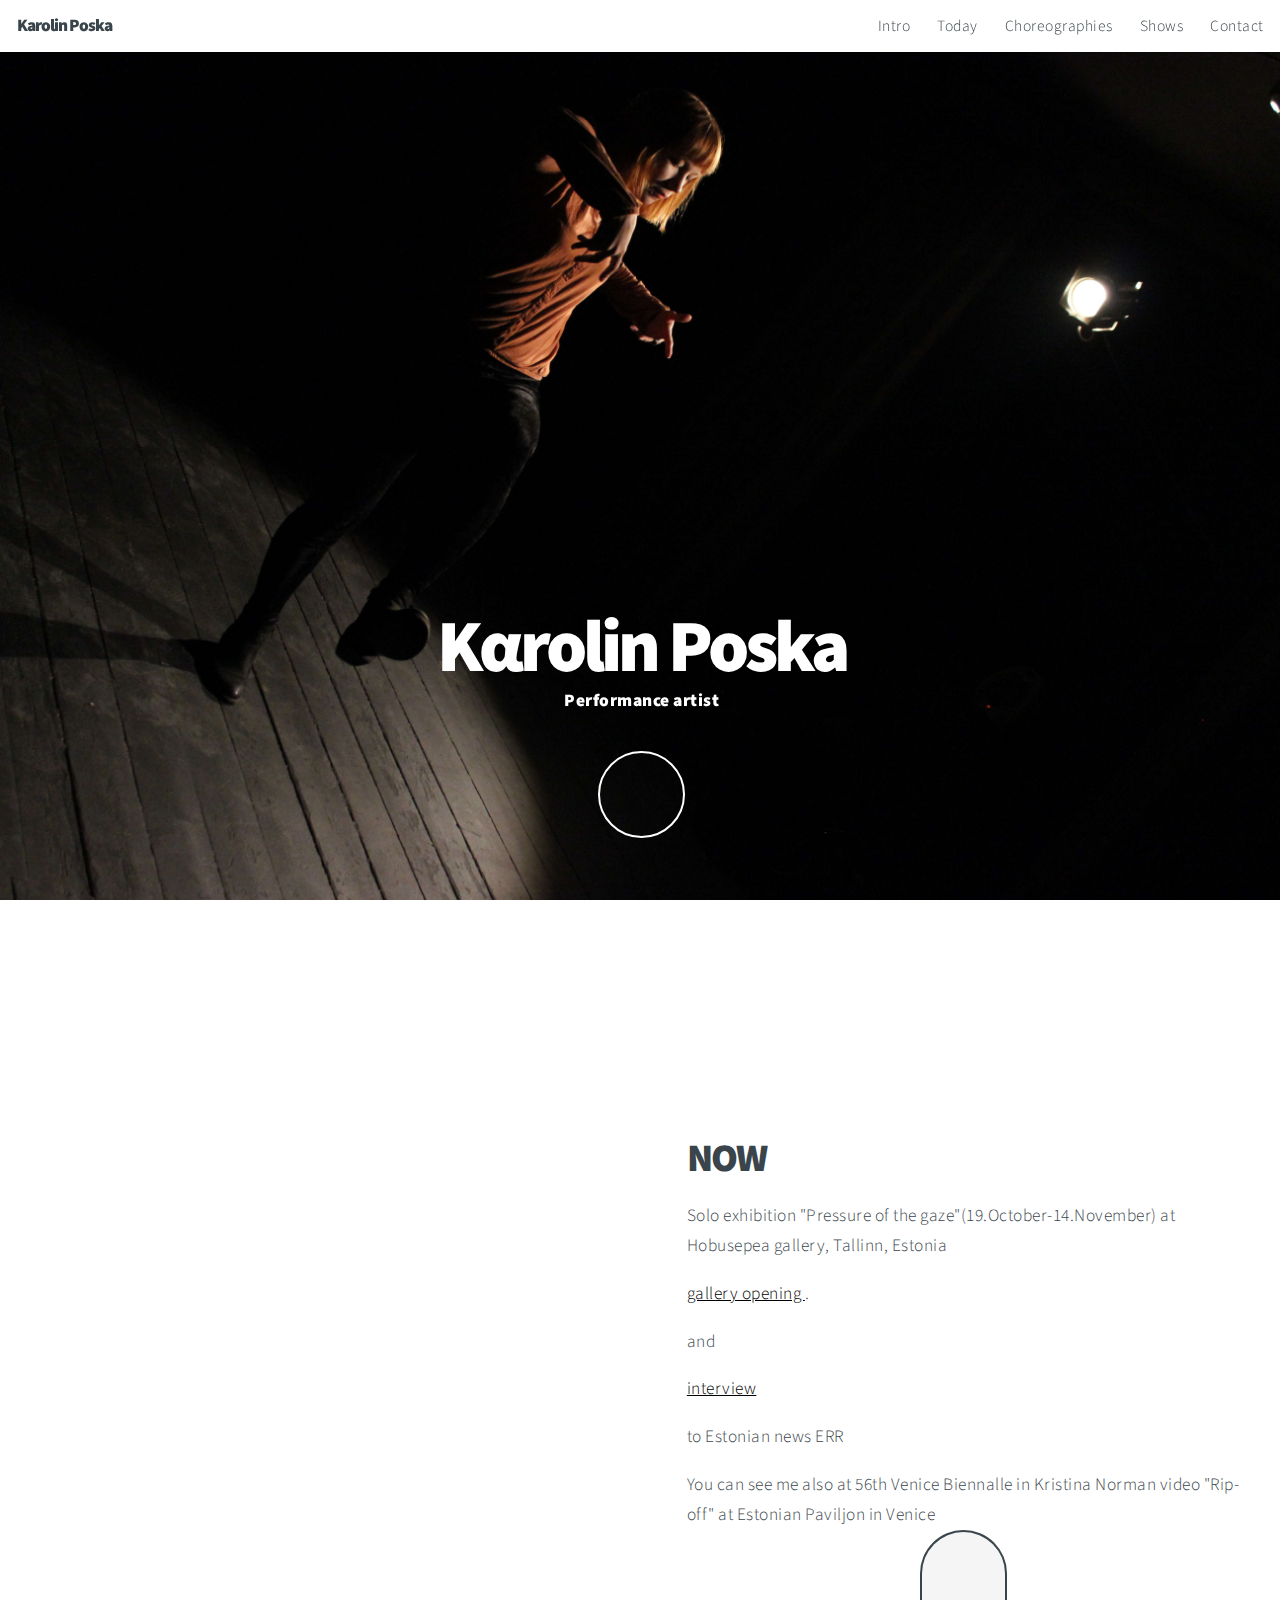
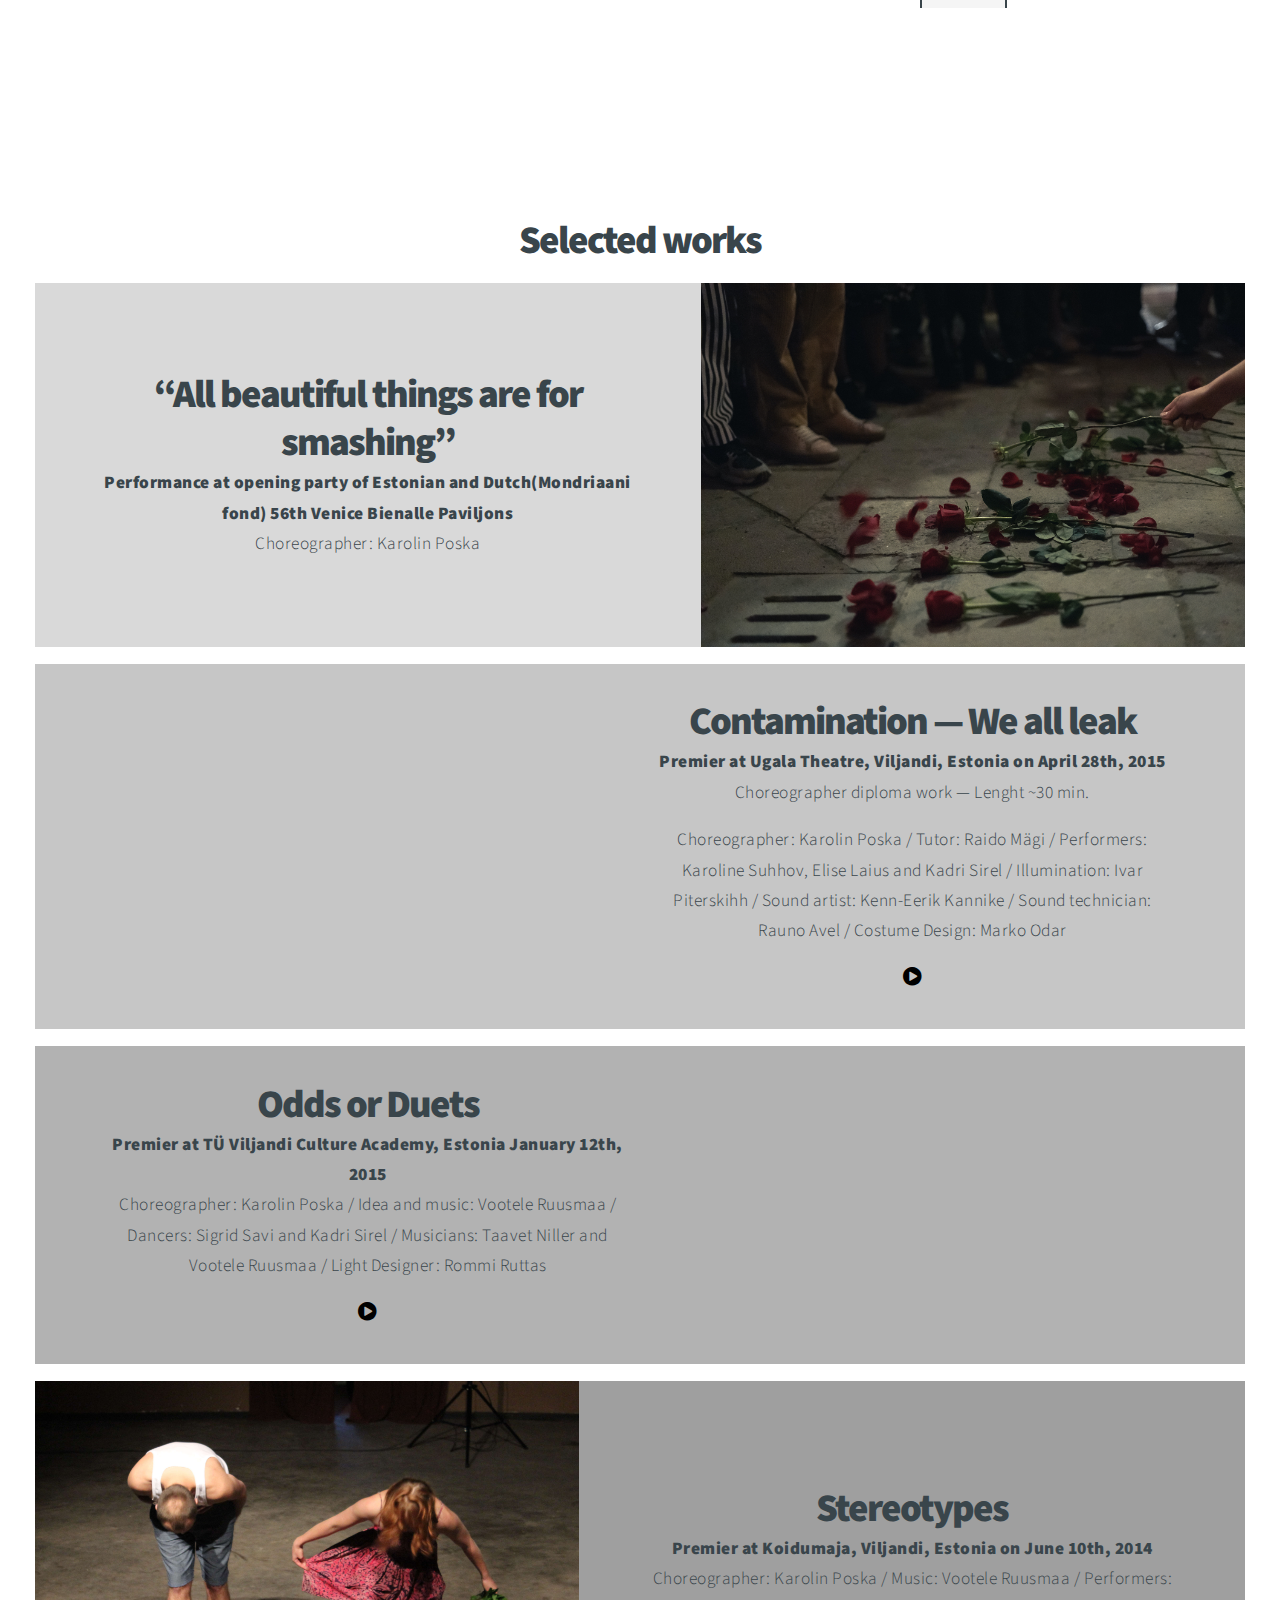
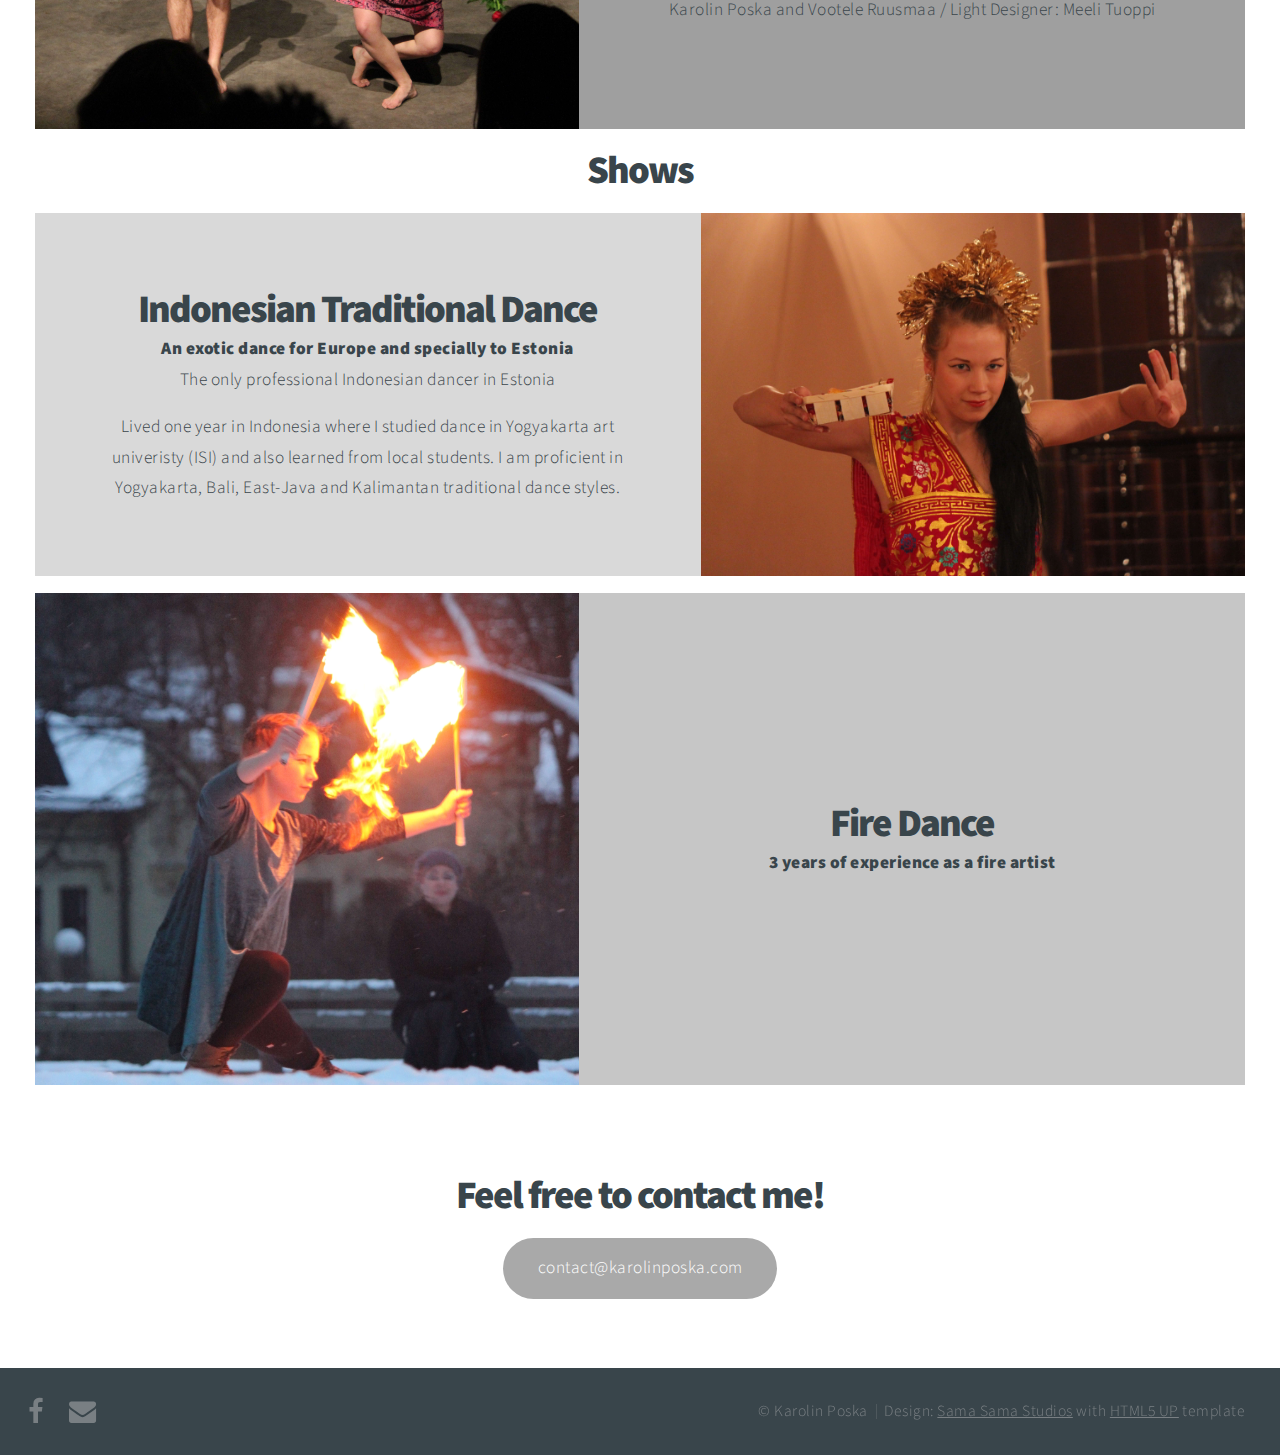
==== commit 48c7374d: "Update index.html" ====
--- a/index.html
+++ b/index.html
@@ -64,8 +64,8 @@
 					</header>
 
               <p>Solo exhibition "Pressure of the gaze"(19.October-14.November) at Hobusepea gallery, Tallinn, Estonia</p>
-              <p> <a href="https://kultuur.err.ee/1608757654/galerii-karolin-poska-avas-isikunaituse-pilgu-surve">gallery opening </a>.<p><p> and <p><p> <a href="https://kultuur.err.ee/1608766753/karolin-poska-oma-isikunaitusest-siin-on-pilkunihestavad-materjalid-uleval">interview</a> to Estonian news err.</p>
-				<p>You can see me also at 56th Venice Biennalle in Kristina Norman video "Rip-off" at Estonian Paviljon </p>
+              <p> <a href="https://kultuur.err.ee/1608757654/galerii-karolin-poska-avas-isikunaituse-pilgu-surve">gallery opening </a>.</p><p> and </p><p> <a href="https://kultuur.err.ee/1608766753/karolin-poska-oma-isikunaitusest-siin-on-pilkunihestavad-materjalid-uleval">interview</a></p> to Estonian news ERR</p>
+				<p>You can see me also at 56th Venice Biennalle in Kristina Norman video "Rip-off" at Estonian Paviljon in Venice</p>
 
 				<a href="#work" class="button style2 down anchored">Next</a>
             </div>
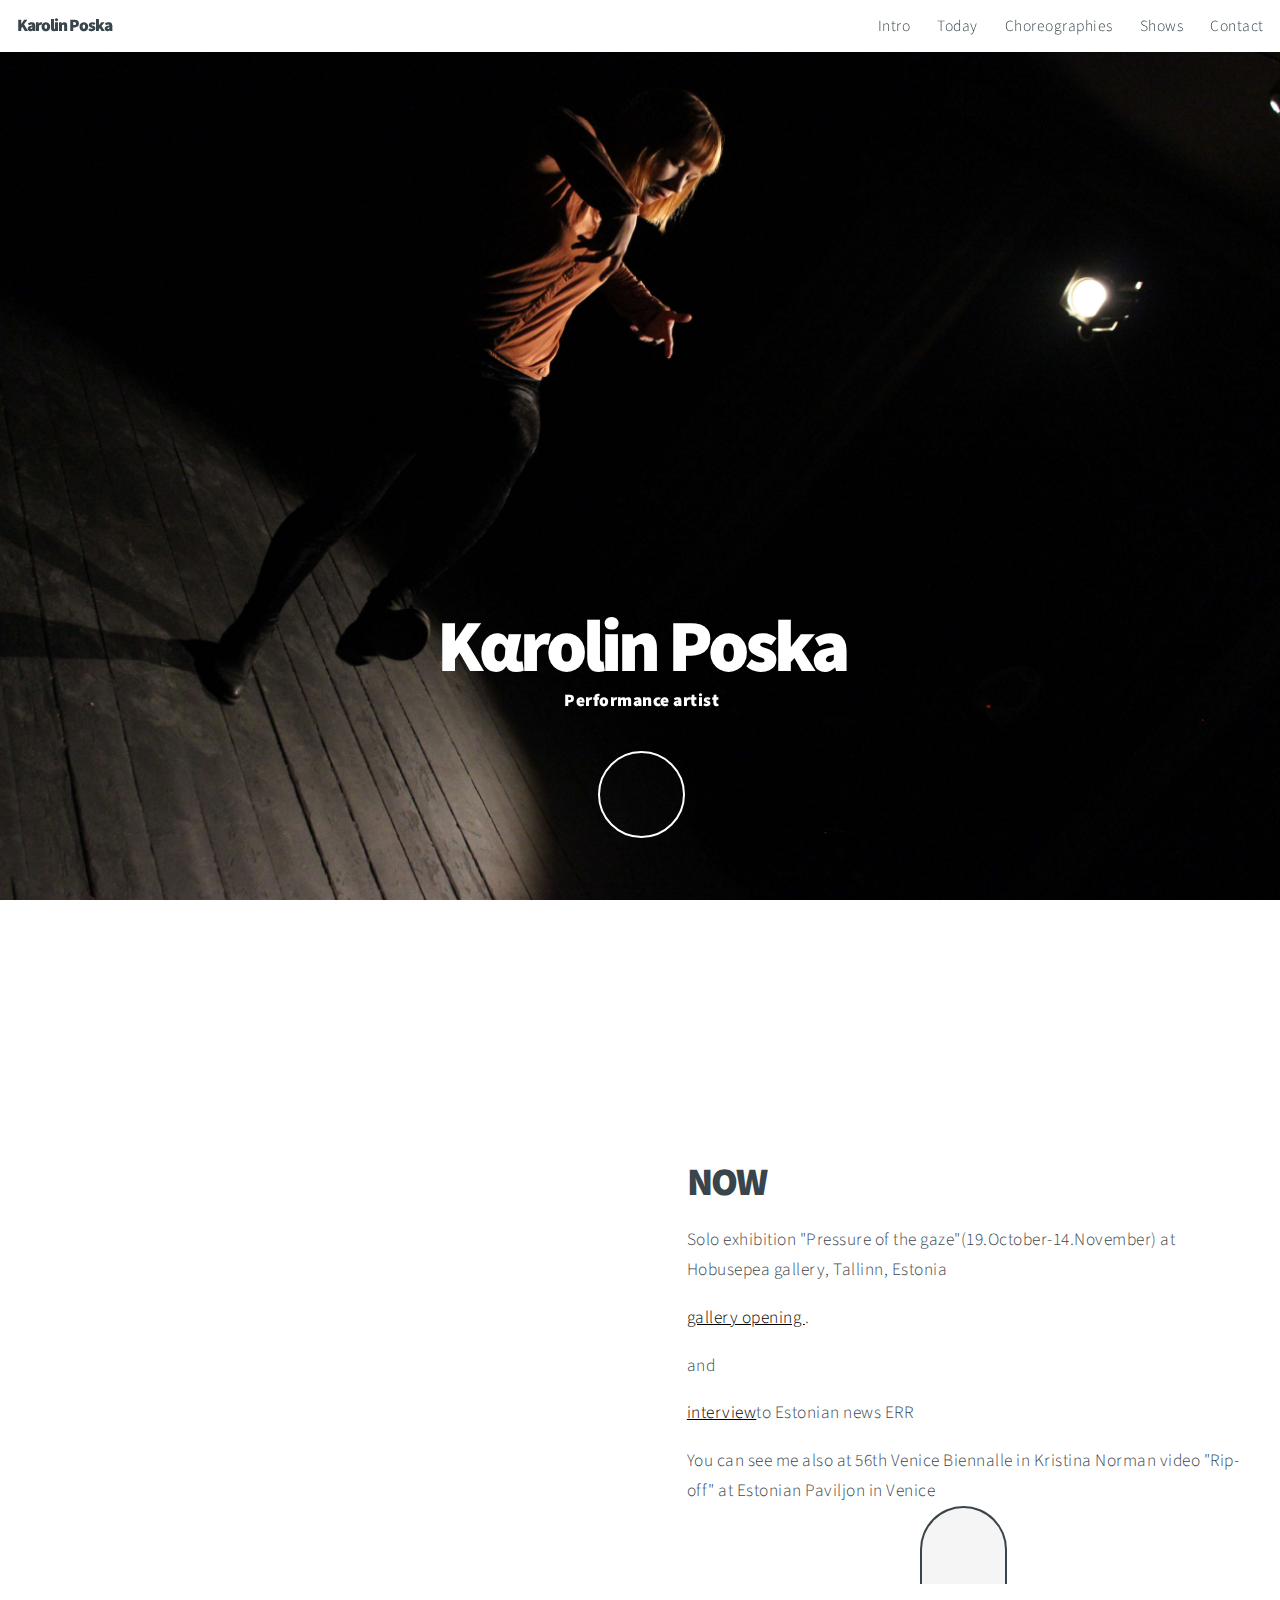
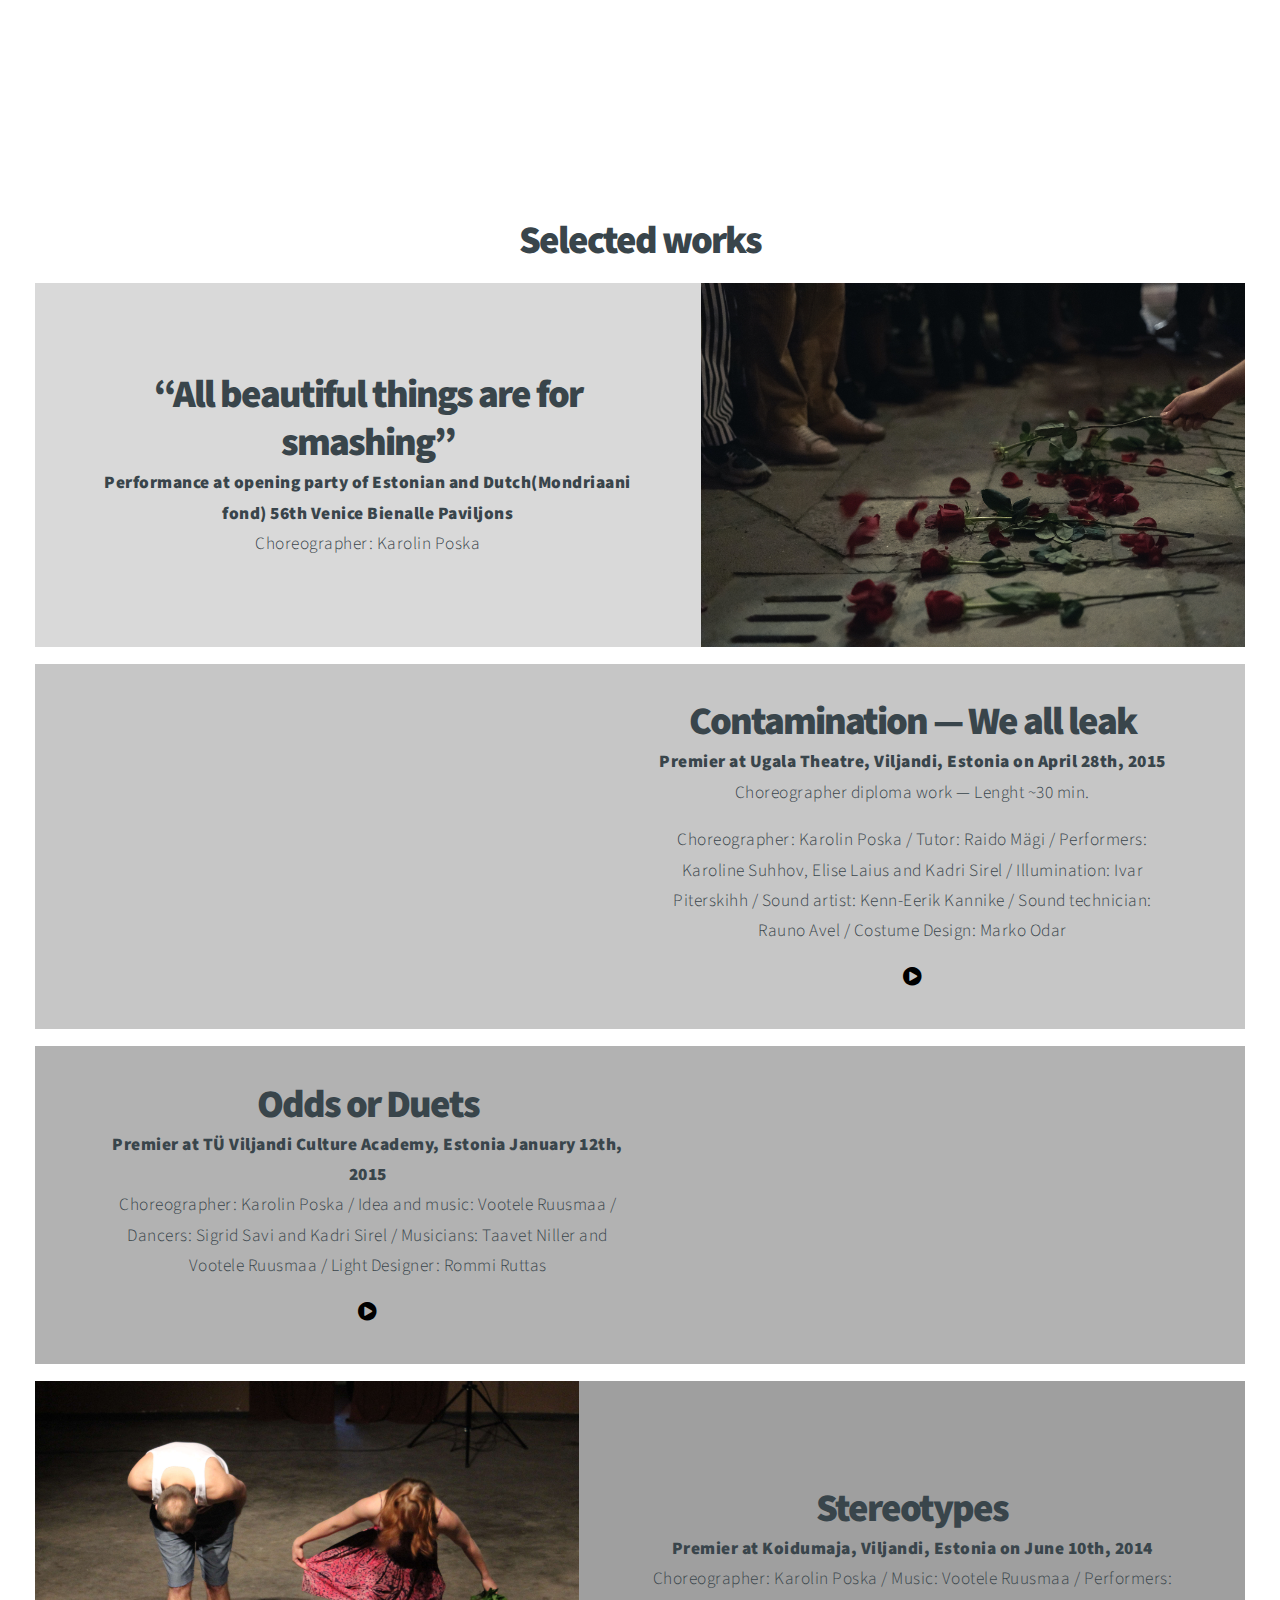
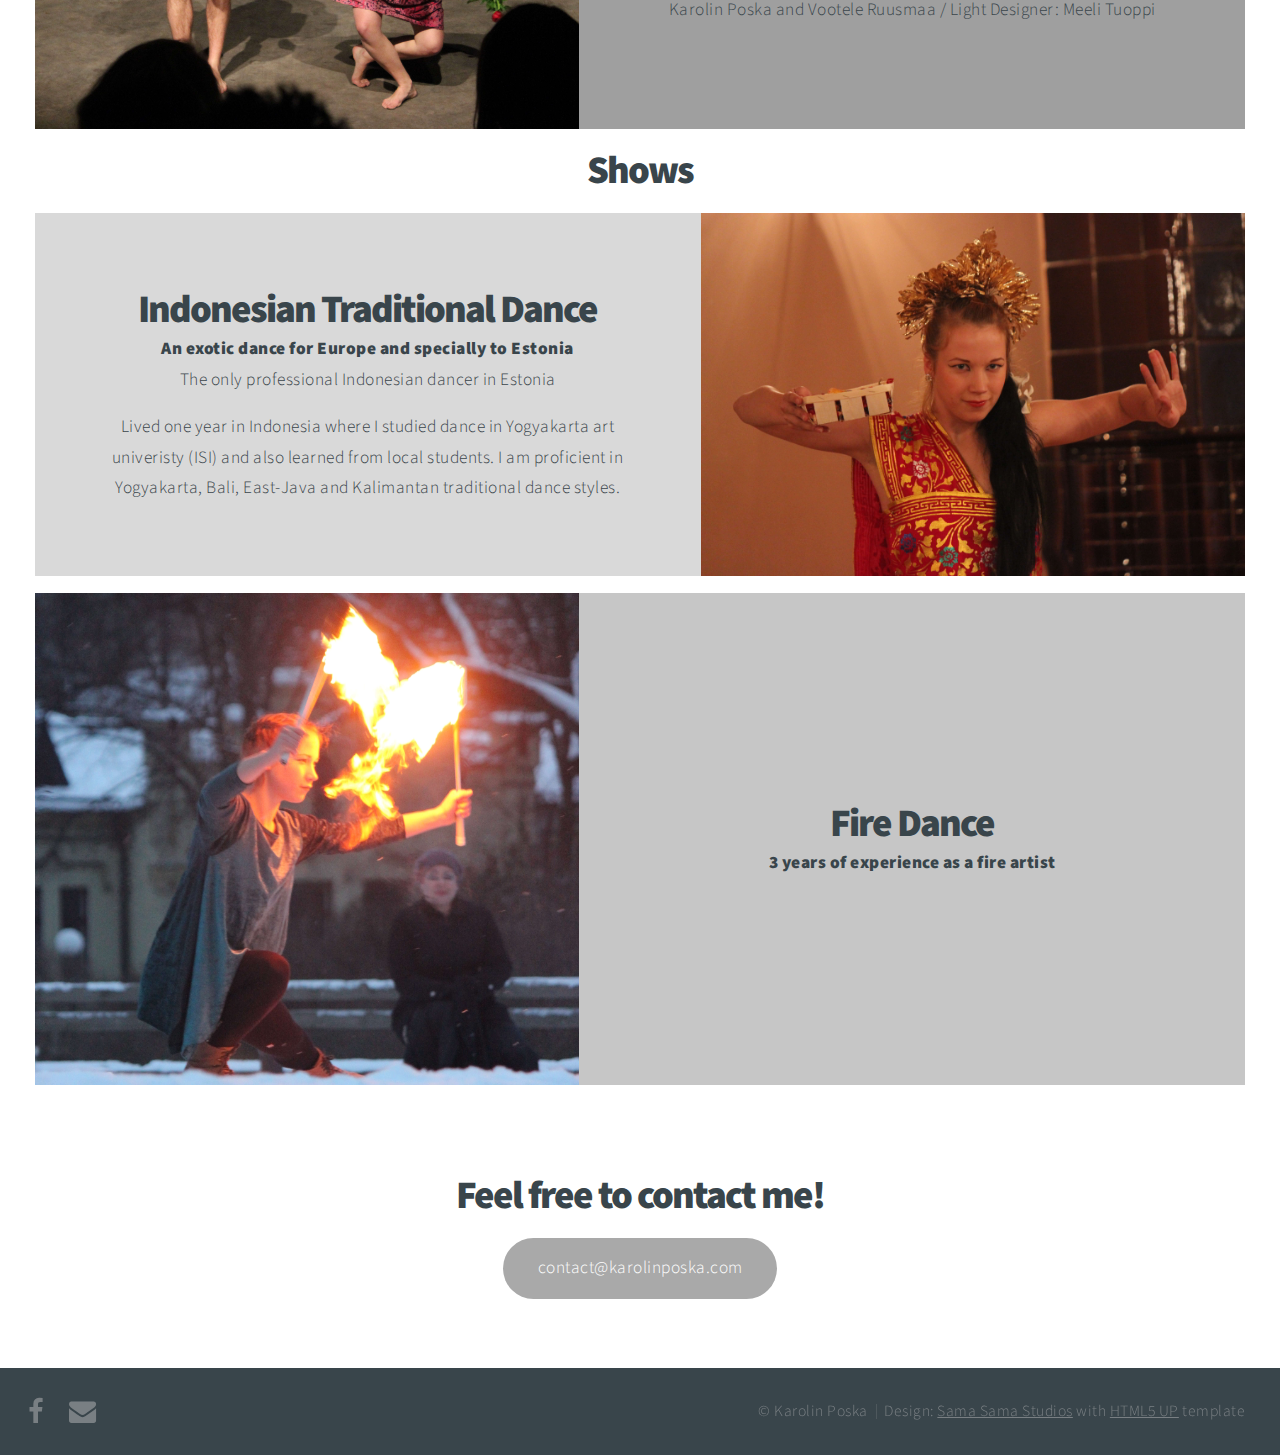
==== commit ef2929f7: "Update index.html" ====
--- a/index.html
+++ b/index.html
@@ -64,7 +64,7 @@
 					</header>
 
               <p>Solo exhibition "Pressure of the gaze"(19.October-14.November) at Hobusepea gallery, Tallinn, Estonia</p>
-              <p> <a href="https://kultuur.err.ee/1608757654/galerii-karolin-poska-avas-isikunaituse-pilgu-surve">gallery opening </a>.</p><p> and </p><p> <a href="https://kultuur.err.ee/1608766753/karolin-poska-oma-isikunaitusest-siin-on-pilkunihestavad-materjalid-uleval">interview</a></p> to Estonian news ERR</p>
+              <p> <a href="https://kultuur.err.ee/1608757654/galerii-karolin-poska-avas-isikunaituse-pilgu-surve">gallery opening </a>.</p><p> and </p><p> <a href="https://kultuur.err.ee/1608766753/karolin-poska-oma-isikunaitusest-siin-on-pilkunihestavad-materjalid-uleval">interview</a>to Estonian news ERR</p>
 				<p>You can see me also at 56th Venice Biennalle in Kristina Norman video "Rip-off" at Estonian Paviljon in Venice</p>
 
 				<a href="#work" class="button style2 down anchored">Next</a>
